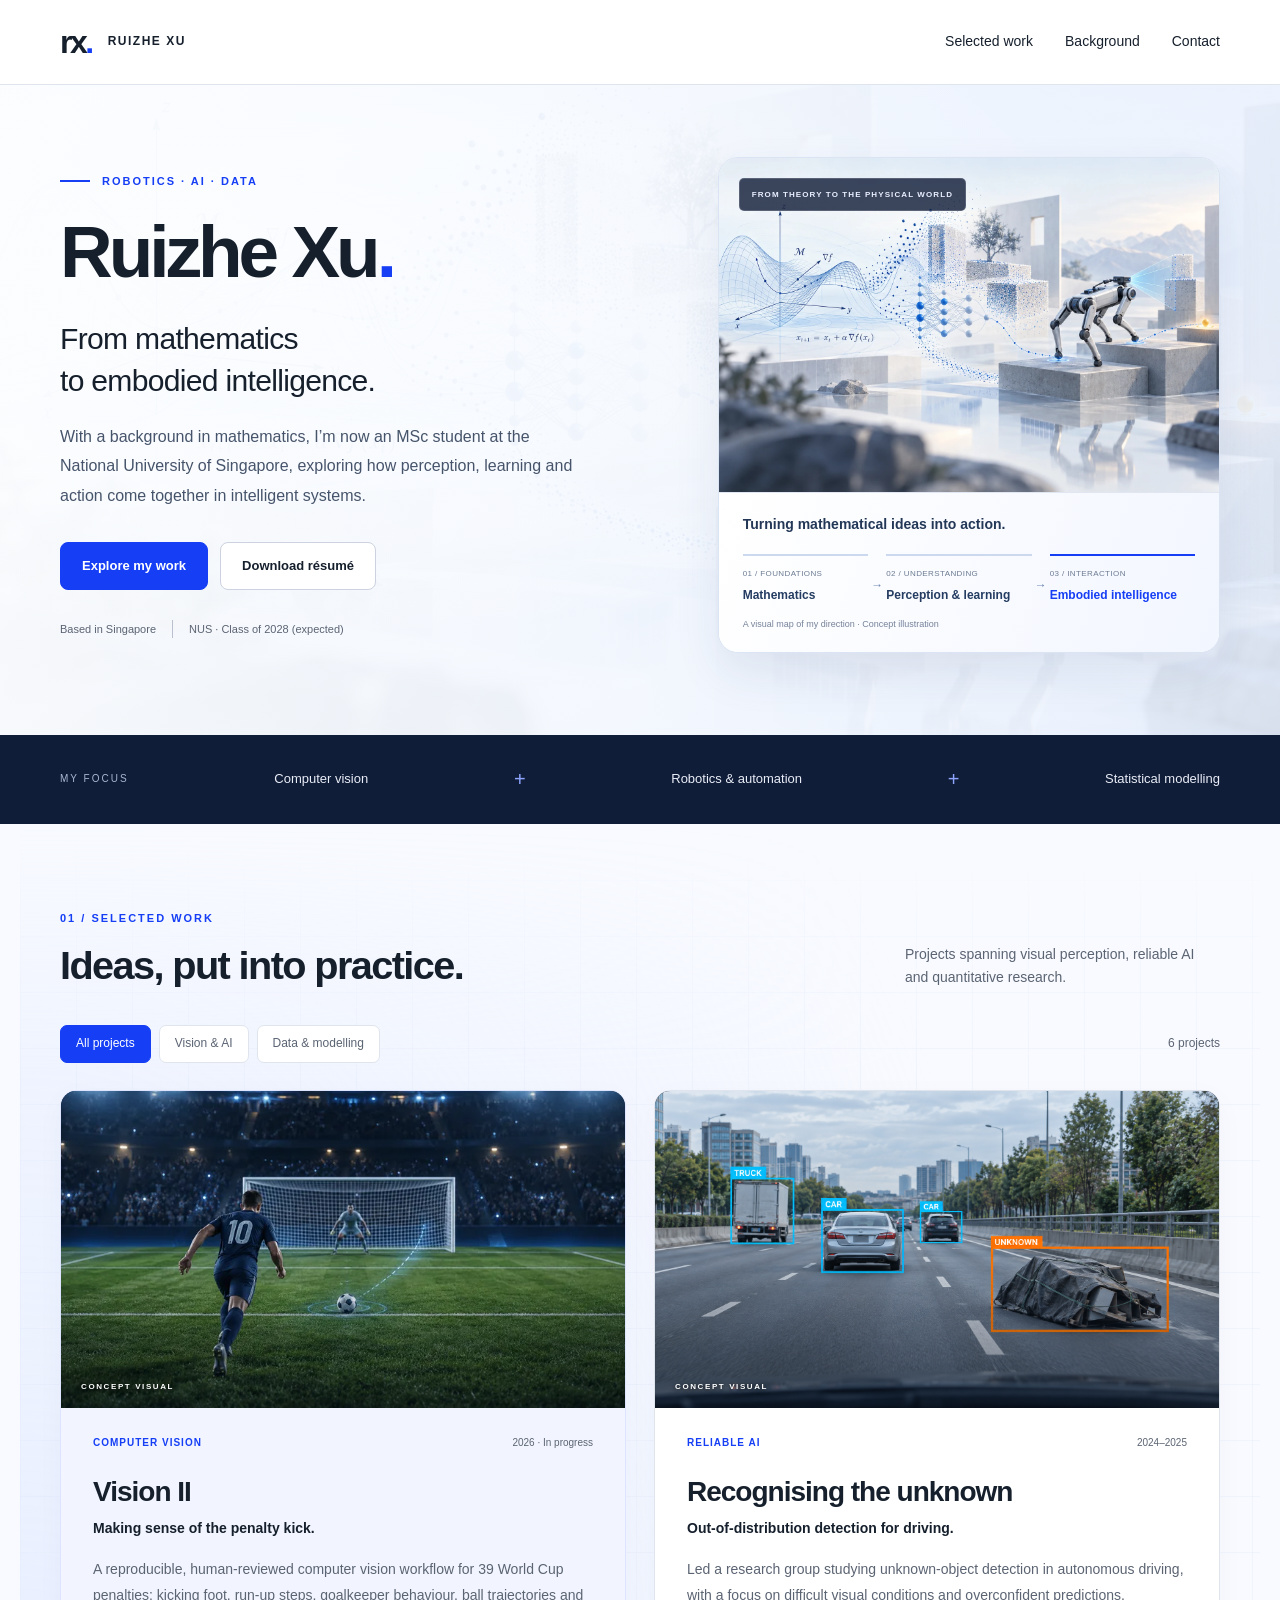
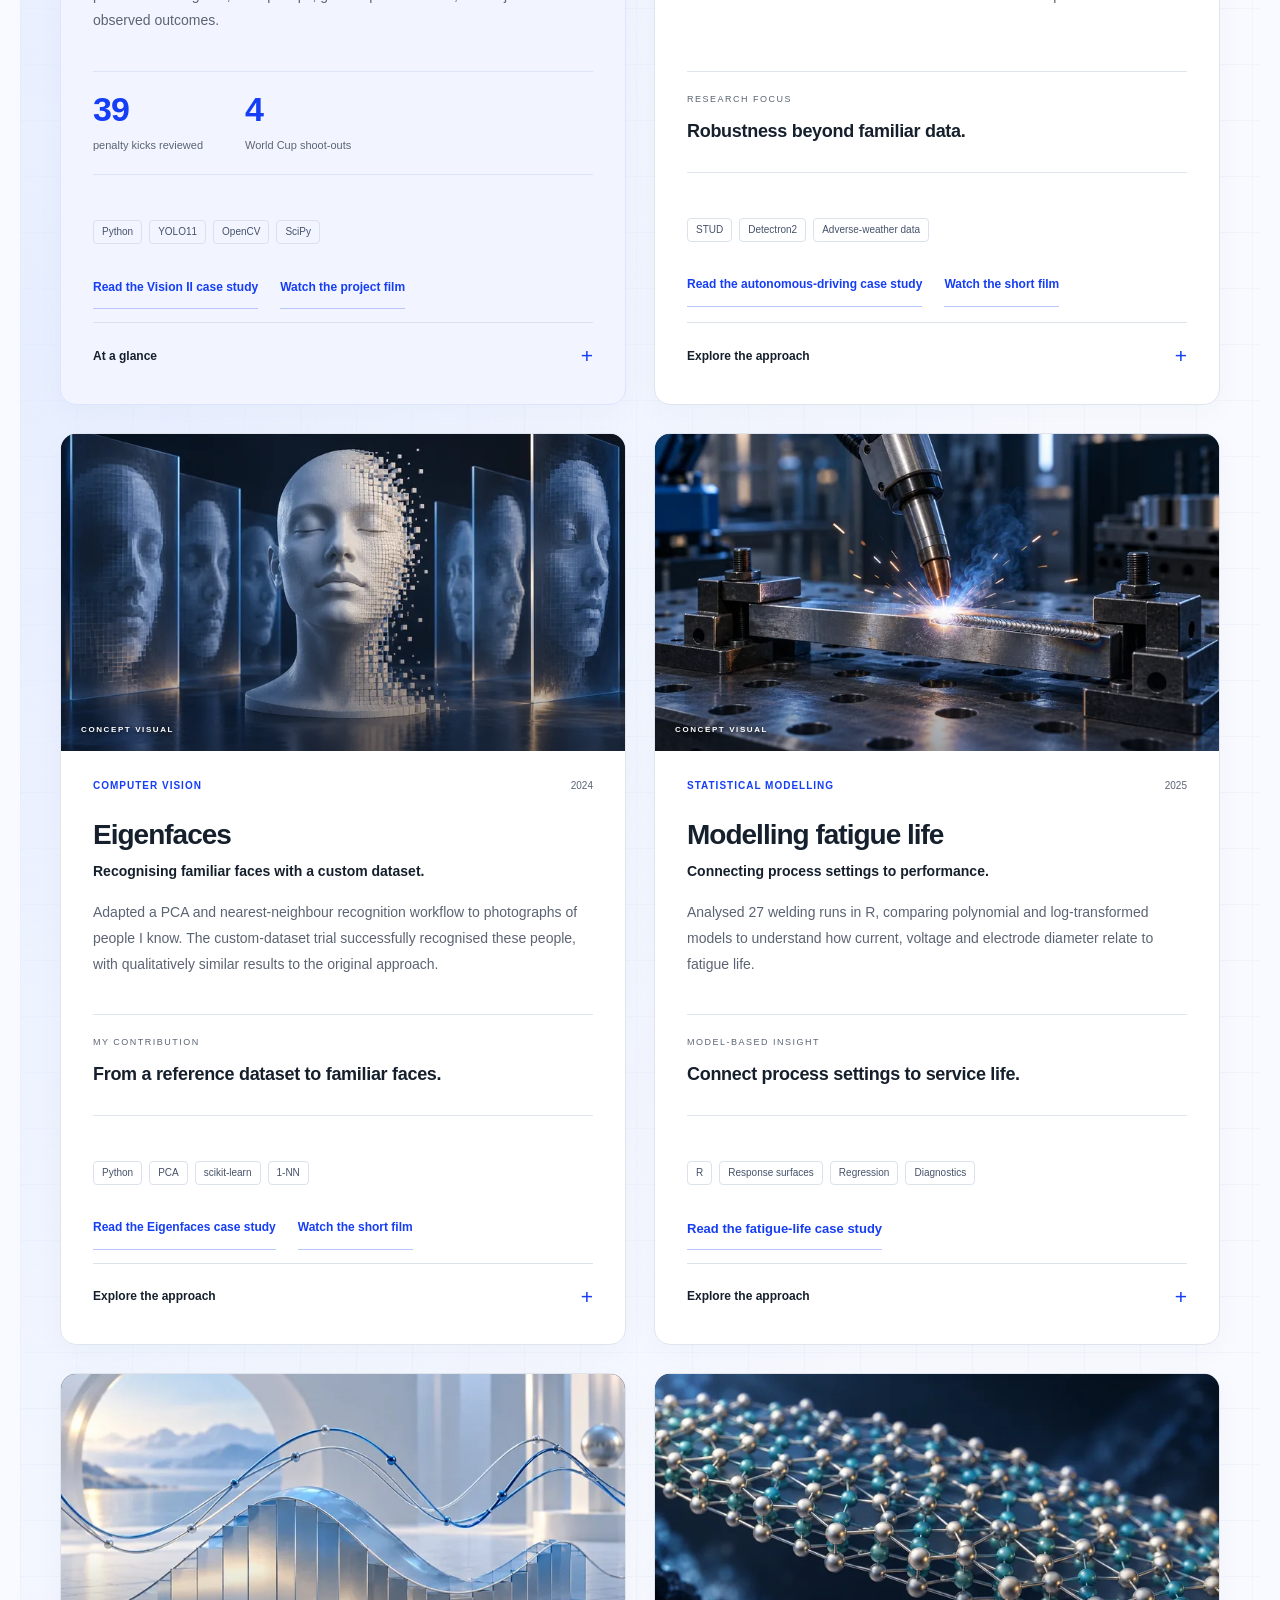
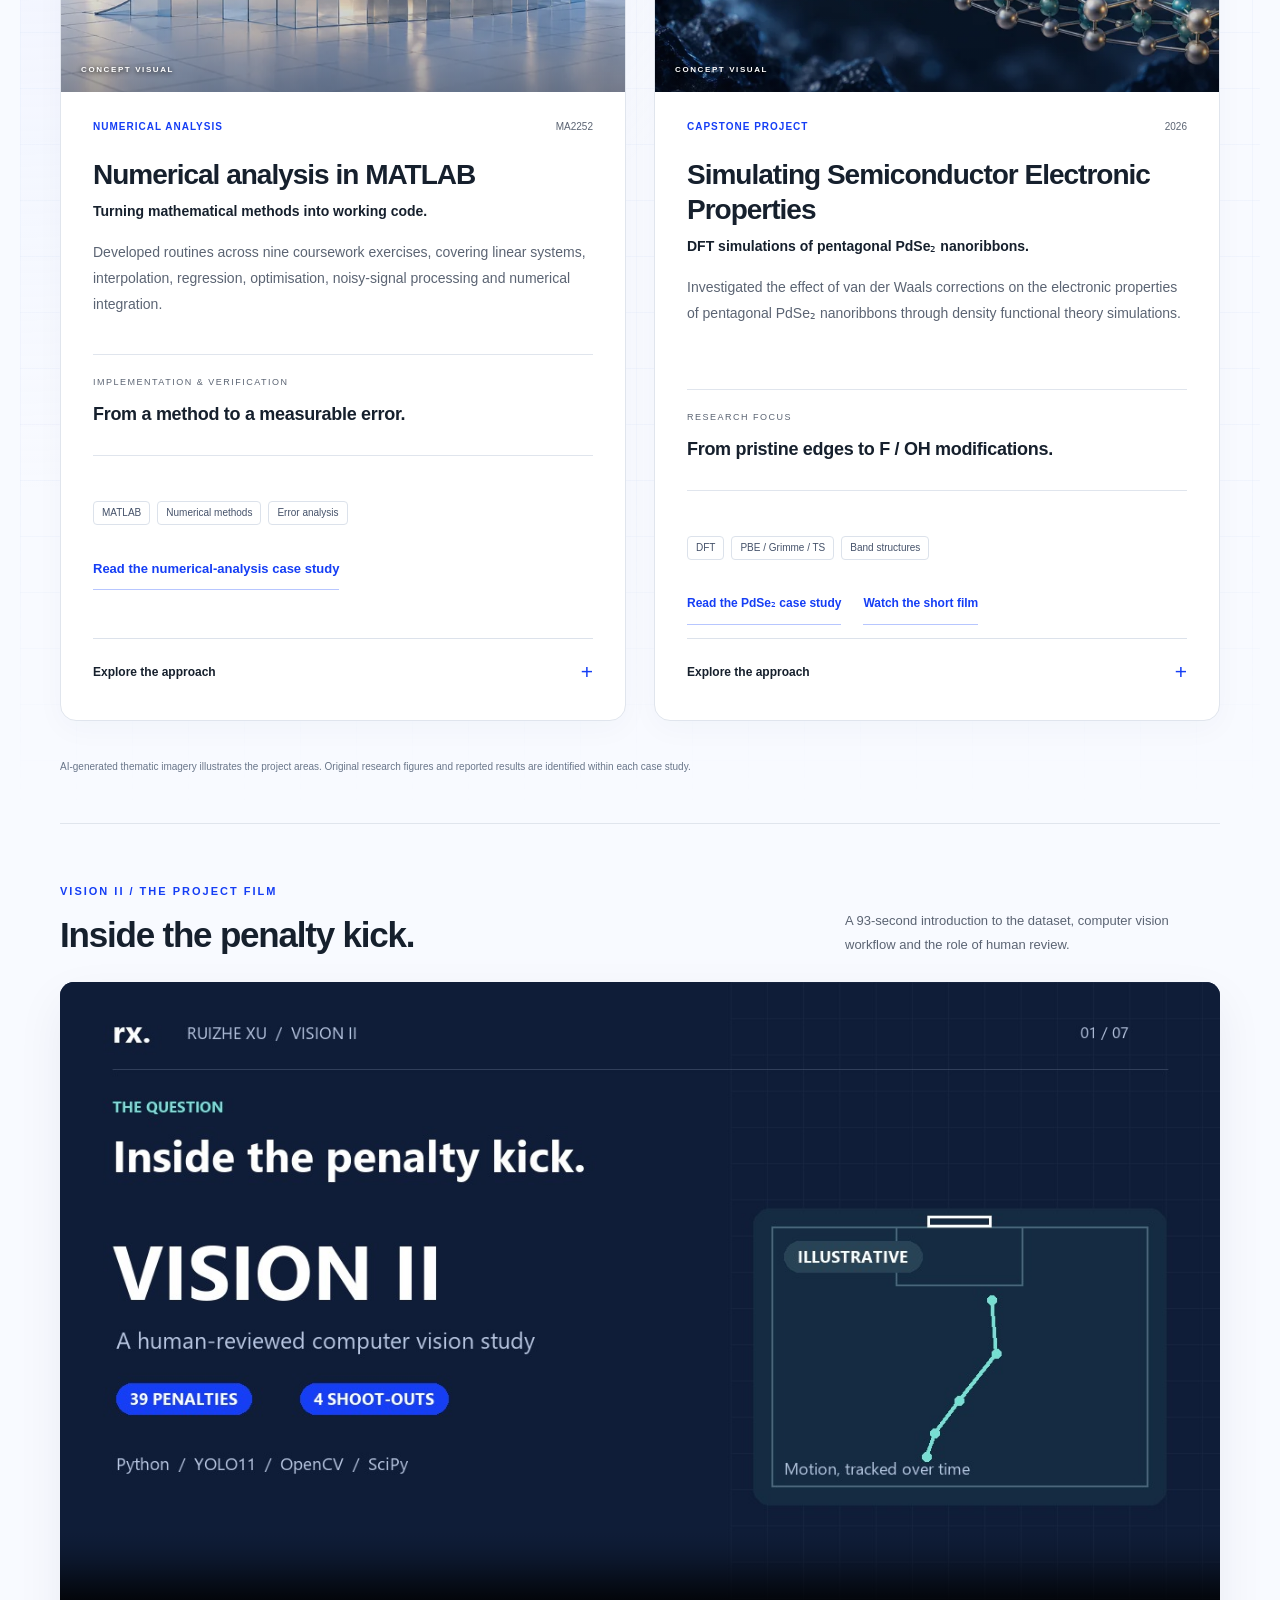
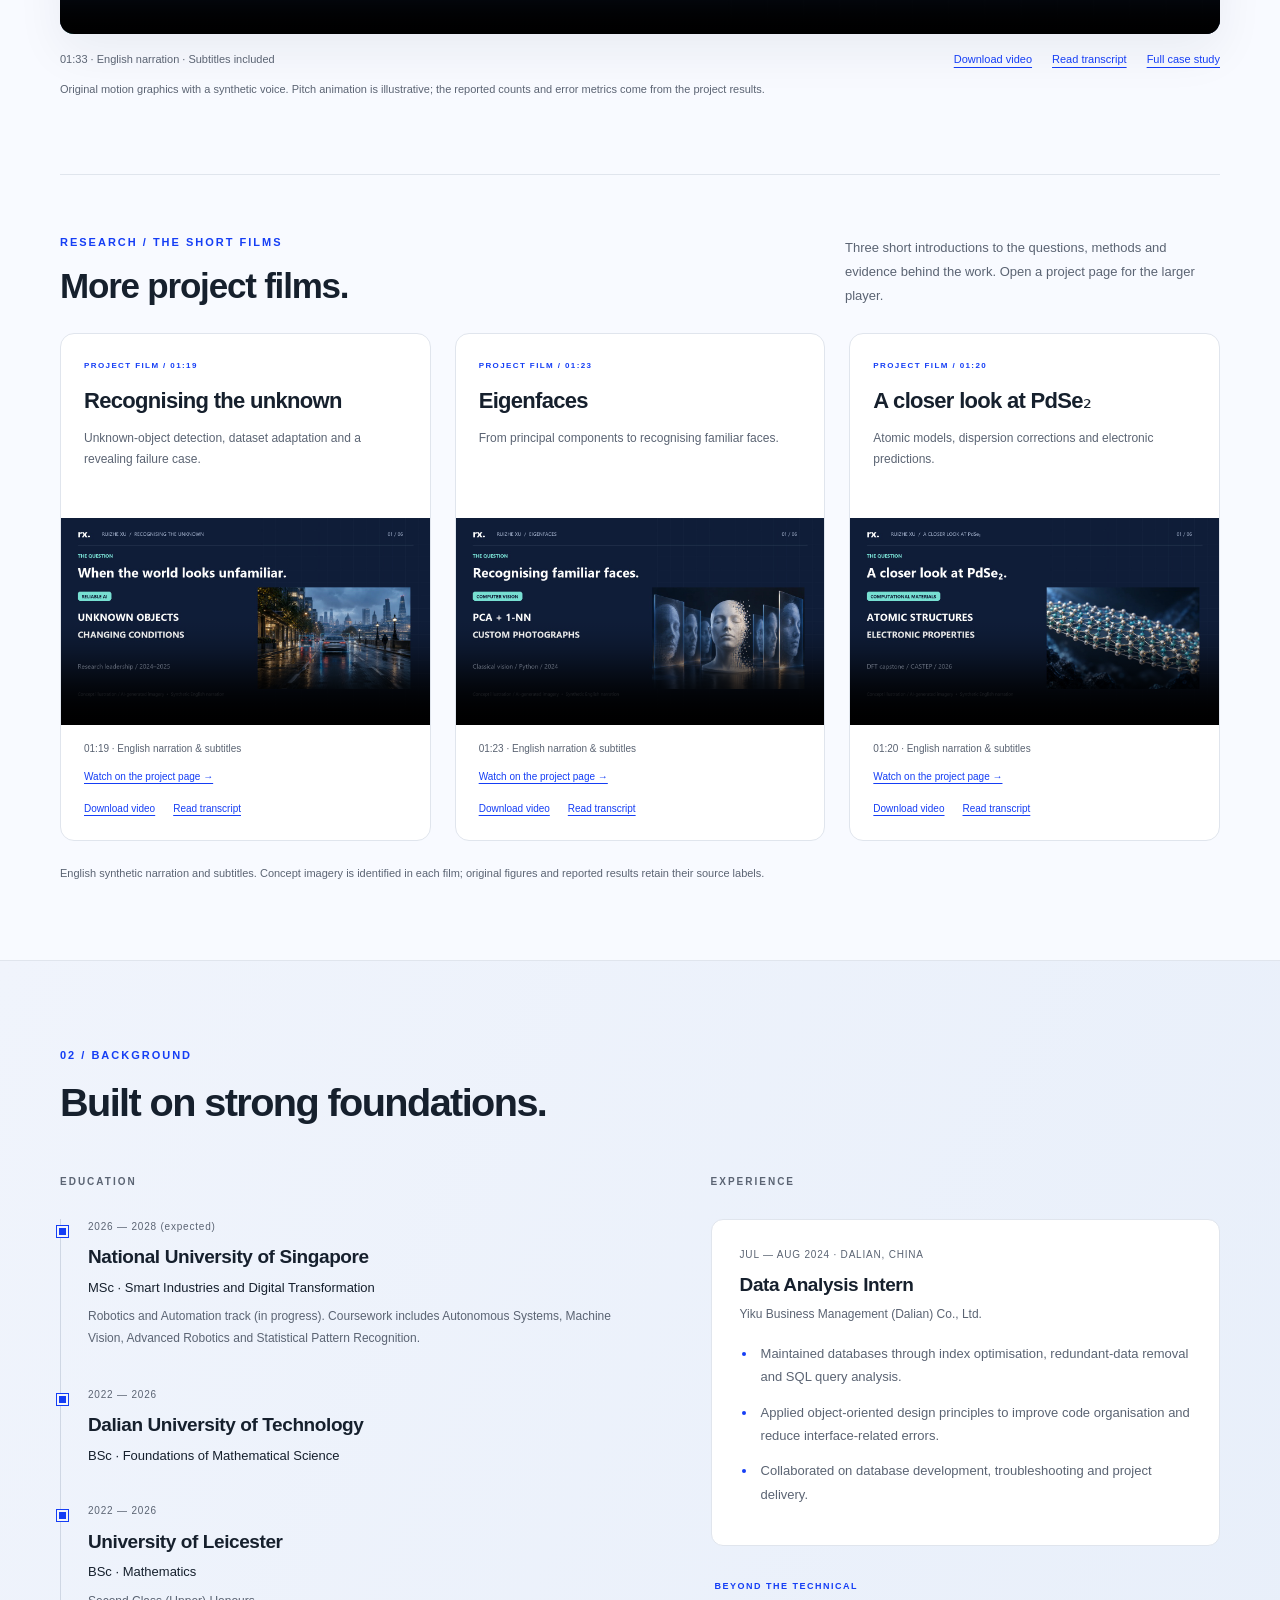
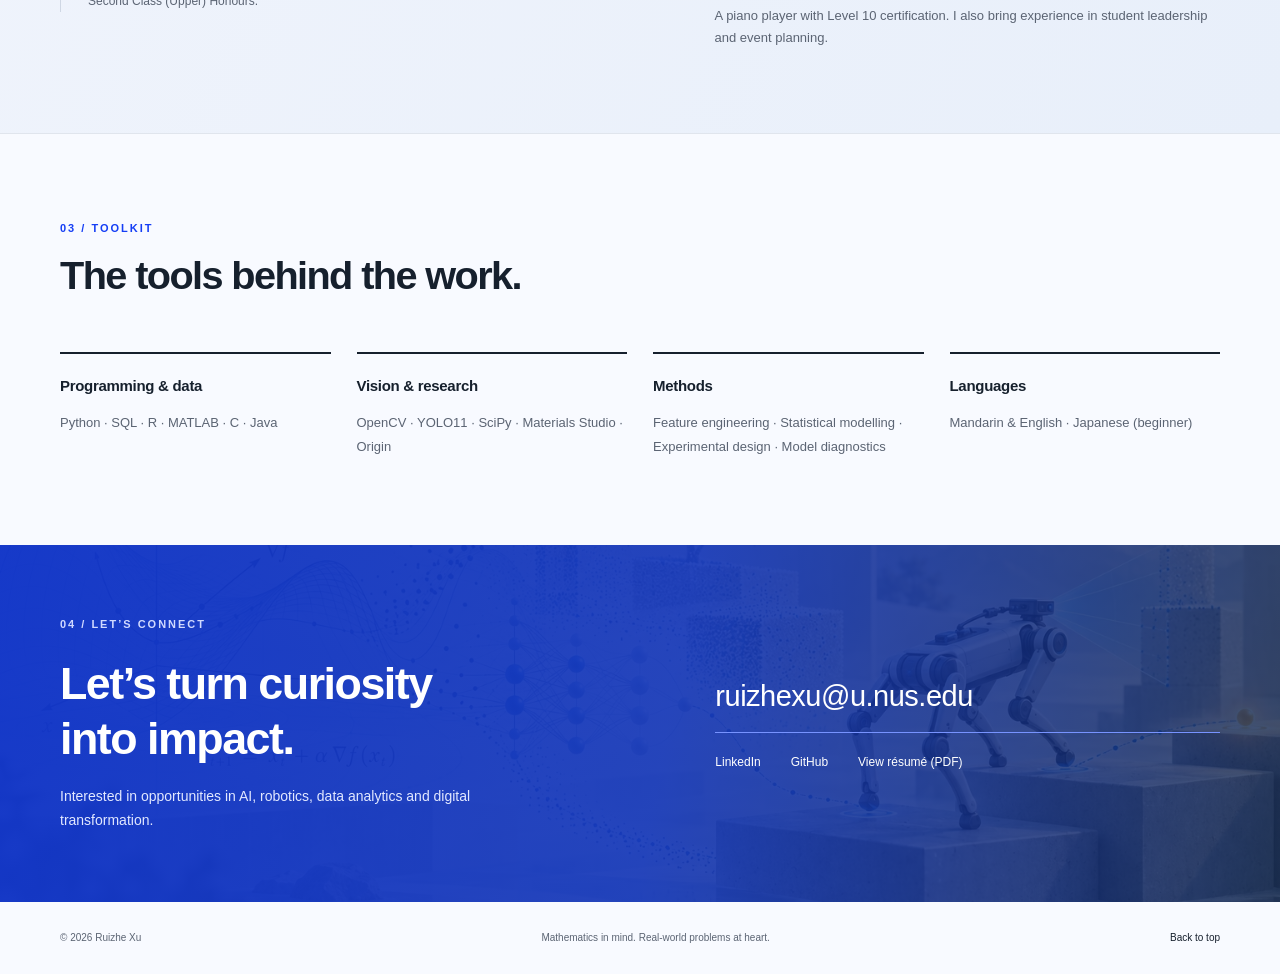
==== index.html @ db327176 "Show the journey from mathematics to embodied AI Replace the abstract hero artwork with a continuous" ====
<!doctype html>
<html lang="en">
<head>
  <meta charset="utf-8">
  <meta name="viewport" content="width=device-width, initial-scale=1">
  <meta name="theme-color" content="#153ef5">
  <title>Ruizhe Xu | Robotics, AI & Data</title>
  <meta name="description" content="Ruizhe Xu — MSc student at the National University of Singapore, working across computer vision, robotics and statistical modelling.">
  <meta property="og:title" content="Ruizhe Xu | Robotics, AI & Data">
  <meta property="og:description" content="Explore my work in computer vision, autonomous-driving research and data analysis.">
  <meta property="og:type" content="website">
  <meta property="og:url" content="https://rx422040.github.io/">
  <link rel="canonical" href="https://rx422040.github.io/">
  <link rel="icon" type="image/svg+xml" href="data:image/svg+xml,%3Csvg xmlns='http://www.w3.org/2000/svg' viewBox='0 0 64 64'%3E%3Crect width='64' height='64' rx='16' fill='%23153ef5'/%3E%3Ctext x='32' y='43' text-anchor='middle' fill='white' font-family='Arial,sans-serif' font-weight='700' font-size='30'%3ERX%3C/text%3E%3C/svg%3E">
  <link rel="stylesheet" href="styles.css">
  <link rel="stylesheet" href="project-media.css">
  <script src="script.js" defer></script>
<link rel="stylesheet" href="visual-refresh.css">
<link rel="stylesheet" href="project-films.css">
<link rel="stylesheet" href="home-hero.css?v=embodied-20261007">
</head>
<body class="visual-home">
  <a class="skip" href="#main">Skip to content</a>
  <header class="site-header">
    <nav class="nav wrap" aria-label="Main navigation">
      <a class="brand" href="#home" aria-label="Ruizhe Xu home"><span class="monogram">rx<span>.</span></span><span>RUIZHE XU</span></a>
      <div class="nav-links"><a href="#work">Selected work</a><a href="#background">Background</a><a href="#contact">Contact</a></div>
    </nav>
  </header>
  <main id="main">
    <div class="hero-stage">
    <section id="home" class="hero wrap" aria-labelledby="hero-title">
      <div class="hero-copy">
        <p class="eyebrow"><span class="line"></span><span>ROBOTICS · AI · DATA</span></p>
        <h1 id="hero-title">Ruizhe Xu<span class="name-period">.</span></h1>
        <p class="hero-statement">From mathematics<br>to embodied intelligence.</p>
        <p class="hero-description">With a background in mathematics, I’m now an MSc student at the National University of Singapore, exploring how perception, learning and action come together in intelligent systems.</p>
        <div class="hero-actions"><a class="button primary" href="#work">Explore my work</a><a class="button secondary" href="Ruizhe_Xu_Resume.pdf" download>Download résumé</a></div>
        <div class="hero-meta"><span>Based in Singapore</span><span>NUS · Class of 2028 (expected)</span></div>
      </div>
      <figure class="hero-visual abstract-hero journey-hero">
        <div class="hero-scene"><img src="mathematics-to-embodied-ai.webp" width="1536" height="1024" alt="Concept illustration of my path from mathematics to embodied intelligence: mathematical surfaces and vectors flow into a neural network and a perception point cloud, then into a quadruped robot sensing its surroundings and following a planned path." fetchpriority="high"><span class="scene-tag">FROM THEORY TO THE PHYSICAL WORLD</span></div>
        <figcaption class="abstract-caption"><strong>Turning mathematical ideas into action.</strong><ol class="journey-stages" aria-label="My direction of study"><li><small>01 / FOUNDATIONS</small><span>Mathematics</span></li><li><small>02 / UNDERSTANDING</small><span>Perception &amp; learning</span></li><li><small>03 / INTERACTION</small><span>Embodied intelligence</span></li></ol><span class="journey-note">A visual map of my direction · Concept illustration</span></figcaption>
      </figure>
    </section>
    </div>
    <div class="focus-band"><div class="wrap focus-inner"><span class="focus-label">MY FOCUS</span><span>Computer vision</span><span class="band-plus" aria-hidden="true">+</span><span>Robotics & automation</span><span class="band-plus" aria-hidden="true">+</span><span>Statistical modelling</span></div></div>
    <section id="work" class="section wrap" aria-labelledby="work-title">
      <div class="section-heading"><div><p class="eyebrow">01 / SELECTED WORK</p><h2 id="work-title">Ideas, put into practice.</h2></div><p class="section-intro">Projects spanning visual perception, reliable AI and quantitative research.</p></div>
      <div class="filter-bar js-control" role="group" aria-label="Filter projects"><button type="button" class="filter active" data-filter="all" aria-pressed="true">All projects</button><button type="button" class="filter" data-filter="vision" aria-pressed="false">Vision & AI</button><button type="button" class="filter" data-filter="modelling" aria-pressed="false">Data & modelling</button><span id="project-count" class="result-count" aria-live="polite">6 projects</span></div>
      <div class="project-grid">
        <article class="project featured" data-category="vision">
          <a class="project-cover" href="vision-ii.html" aria-label="Explore Vision II"><img src="visual-vision-card.webp" width="768" height="512" loading="lazy" decoding="async" alt="A football penalty scene with conceptual tracking cues."><span class="cover-note">CONCEPT VISUAL</span></a>
          <div class="project-top"><span class="project-type">COMPUTER VISION</span><span class="project-date">2026 · In progress</span></div>
          <h3>Vision II</h3><p class="project-subtitle">Making sense of the penalty kick.</p>
          <p>A reproducible, human-reviewed computer vision workflow for 39 World Cup penalties: kicking foot, run-up steps, goalkeeper behaviour, ball trajectories and observed outcomes.</p>
          <div class="project-stats"><div><strong>39</strong><span>penalty kicks reviewed</span></div><div><strong>4</strong><span>World Cup shoot-outs</span></div></div>
          <div class="tags"><span>Python</span><span>YOLO11</span><span>OpenCV</span><span>SciPy</span></div>
          <div class="project-actions"><a class="case-link" href="vision-ii.html">Read the Vision II case study</a><a class="case-link" href="#vision-film">Watch the project film</a></div>
          <details><summary>At a glance</summary><div class="detail-body"><p>Pretrained YOLO11 models provide visual observations. Project-specific rules extract features, optical flow compensates for camera motion, and motion-constrained beam search associates ball detections.</p><p>All 39 kicks have manually confirmed step counts. The automatic step baseline has an MAE of 2.66 steps across 35 successful runs. Goalkeeper and ball outputs retain review flags for uncertain cases.</p><p>The full case study includes methodology, evaluation, code attribution and an interactive explorer of all 39 penalties.</p><p class="role">Group project · Aug–Nov 2026 (planned)</p></div></details>
        </article>
        <article class="project" data-category="vision">
          <a class="project-cover" href="autonomous-driving.html" aria-label="Explore Recognising the unknown"><img src="visual-driving-detection.png" width="1672" height="941" loading="lazy" decoding="async" alt="Road perception concept: cars and a truck marked with blue detection boxes, and an unfamiliar road obstacle highlighted in orange as UNKNOWN."><span class="cover-note">CONCEPT VISUAL</span></a>
          <div class="project-top"><span class="project-type">RELIABLE AI</span><span class="project-date">2024–2025</span></div>
          <h3>Recognising the unknown</h3><p class="project-subtitle">Out-of-distribution detection for driving.</p>
          <p>Led a research group studying unknown-object detection in autonomous driving, with a focus on difficult visual conditions and overconfident predictions.</p>
          <div class="method-block"><span>RESEARCH FOCUS</span><strong>Robustness beyond familiar data.</strong></div>
          <div class="tags"><span>STUD</span><span>Detectron2</span><span>Adverse-weather data</span></div>
          <div class="project-actions"><a class="case-link" href="autonomous-driving.html">Read the autonomous-driving case study</a><a class="case-link" href="#unknown-film">Watch the short film</a></div>
          <details><summary>Explore the approach</summary><div class="detail-body"><p>Reproduced the Spatial-Temporal Unknown Distillation (STUD) workflow, adapted BDD100K, COCO2017 and YouTube-VIS data, and inspected qualitative success and failure cases. The midterm study prepared adverse-weather data and proposed 25%, 50%, 75% and 100% weather mixtures. PAIR optimisation remained an exploratory extension.</p><p class="role">Group leader · Jan 2024–Jan 2025</p></div></details>
        </article>
        <article class="project" data-category="vision">
          <a class="project-cover" href="eigenfaces.html" aria-label="Explore Eigenfaces"><img src="visual-eigenfaces-card.webp" width="768" height="512" loading="lazy" decoding="async" alt="Synthetic sculptural faces on translucent planes, evoking compact image representations."><span class="cover-note">CONCEPT VISUAL</span></a>
          <div class="project-top"><span class="project-type">COMPUTER VISION</span><span class="project-date">2024</span></div>
          <h3>Eigenfaces</h3><p class="project-subtitle">Recognising familiar faces with a custom dataset.</p>
          <p>Adapted a PCA and nearest-neighbour recognition workflow to photographs of people I know. The custom-dataset trial successfully recognised these people, with qualitatively similar results to the original approach.</p>
          <div class="method-block"><span>MY CONTRIBUTION</span><strong>From a reference dataset to familiar faces.</strong></div>
          <div class="tags"><span>Python</span><span>PCA</span><span>scikit-learn</span><span>1-NN</span></div>
          <div class="project-actions"><a class="case-link" href="eigenfaces.html">Read the Eigenfaces case study</a><a class="case-link" href="#eigenfaces-film">Watch the short film</a></div>
          <details><summary>Explore the approach</summary><div class="detail-body"><p>Replaced the original dataset with photographs of people around me, using a PCA representation and a one-nearest-neighbour classifier. Recognition worked on the custom collection, with similar qualitative results.</p><p>The case study retains the original ORL report’s 95% result, confusion matrix and evaluation curve as reference material. These figures are not measurements of the custom-photo trial.</p><p class="role">Project report · November 2024</p></div></details>
        </article>
        <article class="project" data-category="modelling">
          <a class="project-cover" href="fatigue-life.html" aria-label="Explore Modelling fatigue life"><img src="visual-fatigue-card.webp" width="768" height="512" loading="lazy" decoding="async" alt="A welding torch joining a steel sample in a conceptual industrial scene."><span class="cover-note">CONCEPT VISUAL</span></a>
          <div class="project-top"><span class="project-type">STATISTICAL MODELLING</span><span class="project-date">2025</span></div>
          <h3>Modelling fatigue life</h3><p class="project-subtitle">Connecting process settings to performance.</p>
          <p>Analysed 27 welding runs in R, comparing polynomial and log-transformed models to understand how current, voltage and electrode diameter relate to fatigue life.</p>
          <div class="method-block"><span>MODEL-BASED INSIGHT</span><strong>Connect process settings to service life.</strong></div>
          <div class="tags"><span>R</span><span>Response surfaces</span><span>Regression</span><span>Diagnostics</span></div>
          <a class="case-link" href="fatigue-life.html">Read the fatigue-life case study</a>
          <details><summary>Explore the approach</summary><div class="detail-body"><p>Fitted full quadratic models, examined residuals and selected a simpler log-scale model. Quantified an 8.68% fitted increase for a 0.1 increase in coded current, with a 95% interval of 7.70%–9.67%. The model predicts approximately 7,213 cycles at 300 A, 25 V and a 2.5 mm electrode within the studied range.</p><p class="role">Individual project · Mar–May 2025</p></div></details>
        </article>
        <article class="project" data-category="modelling">
          <a class="project-cover" href="numerical-analysis.html" aria-label="Explore Numerical analysis in MATLAB"><img src="visual-numerical-card.webp" width="768" height="512" loading="lazy" decoding="async" alt="Glass quadrature slices and smooth blue curves in a conceptual mathematical landscape."><span class="cover-note">CONCEPT VISUAL</span></a>
          <div class="project-top"><span class="project-type">NUMERICAL ANALYSIS</span><span class="project-date">MA2252</span></div>
          <h3>Numerical analysis in MATLAB</h3><p class="project-subtitle">Turning mathematical methods into working code.</p>
          <p>Developed routines across nine coursework exercises, covering linear systems, interpolation, regression, optimisation, noisy-signal processing and numerical integration.</p>
          <div class="method-block"><span>IMPLEMENTATION & VERIFICATION</span><strong>From a method to a measurable error.</strong></div>
          <div class="tags"><span>MATLAB</span><span>Numerical methods</span><span>Error analysis</span></div>
          <a class="case-link" href="numerical-analysis.html">Read the numerical-analysis case study</a>
          <details><summary>Explore the approach</summary><div class="detail-body"><p>Implemented forward and backward substitution, explored interpolation and Newton iteration, and compared moving-average windows before numerical differentiation. A composite trapezoidal-rule study reduced the absolute error from 0.009269 to 0.001161 when increasing the partition from 10 to 40 subintervals.</p><p class="role">Individual coursework · MATLAB</p></div></details>
        </article>
        <article class="project" data-category="modelling">
          <a class="project-cover" href="pdse2.html" aria-label="Read the PdSe₂ case study"><img src="visual-materials-card.webp" width="768" height="512" loading="lazy" decoding="async" alt="A conceptual layered ball-and-stick lattice ribbon, not an exact crystal structure."><span class="cover-note">CONCEPT VISUAL</span></a>
          <div class="project-top"><span class="project-type">CAPSTONE PROJECT</span><span class="project-date">2026</span></div>
          <h3>Simulating Semiconductor Electronic Properties</h3><p class="project-subtitle">DFT simulations of pentagonal PdSe₂ nanoribbons.</p>
          <p>Investigated the effect of van der Waals corrections on the electronic properties of pentagonal PdSe₂ nanoribbons through density functional theory simulations.</p>
          <div class="method-block"><span>RESEARCH FOCUS</span><strong>From pristine edges to F / OH modifications.</strong></div>
          <div class="tags"><span>DFT</span><span>PBE / Grimme / TS</span><span>Band structures</span></div>
          <div class="project-actions"><a class="case-link" href="pdse2.html">Read the PdSe₂ case study</a><a class="case-link" href="#pdse2-film">Watch the short film</a></div>
          <details><summary>Explore the approach</summary><div class="detail-body"><p>Constructed four hydrogen-passivated edge families and four F/OH-modified configurations. Compared band structures and density of states: the pristine AA-3 PBE–Grimme gap difference is 6 meV, while the modified structures show larger method-dependent differences in the reported calculations.</p><p class="role">Capstone project · Jan–May 2026</p></div></details>
        </article>
      </div>
    </section>

    <p class="wrap visual-credit">AI-generated thematic imagery illustrates the project areas. Original research figures and reported results are identified within each case study.</p>

    <section id="vision-film" class="film-section wrap" aria-labelledby="film-title">
      <div class="film-heading"><div><p class="eyebrow">VISION II / THE PROJECT FILM</p><h2 id="film-title">Inside the penalty kick.</h2></div><p>A 93-second introduction to the dataset, computer vision workflow and the role of human review.</p></div>
      <figure class="film-player"><video controls playsinline preload="metadata" poster="vision-ii-poster.jpg" aria-label="Vision II project film with English narration and subtitles" width="1280" height="720">
        <source src="vision-ii-film.mp4" type="video/mp4">
        <track src="vision-ii-en.vtt" kind="captions" srclang="en" label="English">
        Your browser does not support embedded video. <a href="vision-ii-film.mp4">Download the project film</a>.
      </video><figcaption><span>01:33 · English narration · Subtitles included</span><span class="film-links"><a href="vision-ii-film.mp4" download>Download video</a><a href="vision-ii-transcript.txt">Read transcript</a><a href="vision-ii.html">Full case study</a></span></figcaption></figure>
      <p class="film-note">Original motion graphics with a synthetic voice. Pitch animation is illustrative; the reported counts and error metrics come from the project results.</p>
    </section>
<!-- PROJECT FILM GALLERY START -->
<section id="project-films" class="film-section wrap film-library" aria-labelledby="project-films-title"><div class="film-heading"><div><p class="eyebrow">RESEARCH / THE SHORT FILMS</p><h2 id="project-films-title">More project films.</h2></div><p>Three short introductions to the questions, methods and evidence behind the work. Open a project page for the larger player.</p></div><div class="film-gallery"><article class="film-card" id="unknown-film"><div class="film-card-heading"><span class="eyebrow">PROJECT FILM / 01:19</span><h3>Recognising the unknown</h3><p>Unknown-object detection, dataset adaptation and a revealing failure case.</p></div><figure class="film-player"><video controls playsinline preload="none" poster="unknown-poster.jpg" aria-label="Recognising the unknown project film with English narration and subtitles" width="1280" height="720">
<source src="unknown-film.mp4" type="video/mp4"><track src="unknown-en.vtt" kind="captions" srclang="en" label="English">
Your browser does not support embedded video. <a href="unknown-film.mp4">Download the film</a>.</video><figcaption><span>01:19 · English narration & subtitles</span><a href="autonomous-driving.html#project-film">Watch on the project page →</a></figcaption></figure><div class="film-card-links"><a href="unknown-film.mp4" download>Download video</a><a href="unknown-transcript.txt">Read transcript</a></div></article><article class="film-card" id="eigenfaces-film"><div class="film-card-heading"><span class="eyebrow">PROJECT FILM / 01:23</span><h3>Eigenfaces</h3><p>From principal components to recognising familiar faces.</p></div><figure class="film-player"><video controls playsinline preload="none" poster="eigenfaces-poster.jpg" aria-label="Eigenfaces project film with English narration and subtitles" width="1280" height="720">
<source src="eigenfaces-film.mp4" type="video/mp4"><track src="eigenfaces-en.vtt" kind="captions" srclang="en" label="English">
Your browser does not support embedded video. <a href="eigenfaces-film.mp4">Download the film</a>.</video><figcaption><span>01:23 · English narration & subtitles</span><a href="eigenfaces.html#project-film">Watch on the project page →</a></figcaption></figure><div class="film-card-links"><a href="eigenfaces-film.mp4" download>Download video</a><a href="eigenfaces-transcript.txt">Read transcript</a></div></article><article class="film-card" id="pdse2-film"><div class="film-card-heading"><span class="eyebrow">PROJECT FILM / 01:20</span><h3>A closer look at PdSe₂</h3><p>Atomic models, dispersion corrections and electronic predictions.</p></div><figure class="film-player"><video controls playsinline preload="none" poster="pdse2-poster.jpg" aria-label="A closer look at PdSe₂ project film with English narration and subtitles" width="1280" height="720">
<source src="pdse2-film.mp4" type="video/mp4"><track src="pdse2-en.vtt" kind="captions" srclang="en" label="English">
Your browser does not support embedded video. <a href="pdse2-film.mp4">Download the film</a>.</video><figcaption><span>01:20 · English narration & subtitles</span><a href="pdse2.html#project-film">Watch on the project page →</a></figcaption></figure><div class="film-card-links"><a href="pdse2-film.mp4" download>Download video</a><a href="pdse2-transcript.txt">Read transcript</a></div></article></div><p class="film-note">English synthetic narration and subtitles. Concept imagery is identified in each film; original figures and reported results retain their source labels.</p></section>
<!-- PROJECT FILM GALLERY END -->
    <section id="background" class="background section" aria-labelledby="background-title"><div class="wrap">
      <div class="section-heading"><div><p class="eyebrow">02 / BACKGROUND</p><h2 id="background-title">Built on strong foundations.</h2></div></div>
      <div class="background-grid"><div class="education"><h3 class="column-label">EDUCATION</h3>
        <article class="timeline-item"><span class="timeline-date">2026 — 2028 (expected)</span><h4>National University of Singapore</h4><p>MSc · Smart Industries and Digital Transformation</p><p class="muted">Robotics and Automation track (in progress). Coursework includes Autonomous Systems, Machine Vision, Advanced Robotics and Statistical Pattern Recognition.</p></article>
        <article class="timeline-item"><span class="timeline-date">2022 — 2026</span><h4>Dalian University of Technology</h4><p>BSc · Foundations of Mathematical Science</p></article>
        <article class="timeline-item"><span class="timeline-date">2022 — 2026</span><h4>University of Leicester</h4><p>BSc · Mathematics</p><p class="muted">Second Class (Upper) Honours.</p></article>
      </div><div class="experience"><h3 class="column-label">EXPERIENCE</h3><article class="experience-card"><span class="timeline-date">JUL — AUG 2024 · DALIAN, CHINA</span><h4>Data Analysis Intern</h4><p class="company">Yiku Business Management (Dalian) Co., Ltd.</p><ul><li>Maintained databases through index optimisation, redundant-data removal and SQL query analysis.</li><li>Applied object-oriented design principles to improve code organisation and reduce interface-related errors.</li><li>Collaborated on database development, troubleshooting and project delivery.</li></ul></article><div class="personal-note"><span class="note-label">BEYOND THE TECHNICAL</span><p>A piano player with Level 10 certification. I also bring experience in student leadership and event planning.</p></div></div></div>
    </div></section>
    <section id="toolkit" class="section wrap skills-section" aria-labelledby="skills-title"><div class="section-heading"><div><p class="eyebrow">03 / TOOLKIT</p><h2 id="skills-title">The tools behind the work.</h2></div></div><div class="skills-grid"><div><h3>Programming & data</h3><p>Python · SQL · R · MATLAB · C · Java</p></div><div><h3>Vision & research</h3><p>OpenCV · YOLO11 · SciPy · Materials Studio · Origin</p></div><div><h3>Methods</h3><p>Feature engineering · Statistical modelling · Experimental design · Model diagnostics</p></div><div><h3>Languages</h3><p>Mandarin & English · Japanese (beginner)</p></div></div></section>
    <section id="contact" class="contact-section" aria-labelledby="contact-title"><div class="wrap contact-inner"><div><p class="eyebrow">04 / LET’S CONNECT</p><h2 id="contact-title">Let’s turn curiosity<br>into impact.</h2><p>Interested in opportunities in AI, robotics, data analytics and digital transformation.</p></div><div class="contact-links"><a class="email-link" href="mailto:ruizhexu@u.nus.edu">ruizhexu@u.nus.edu</a><div class="contact-actions"><a href="https://www.linkedin.com/in/ruizhexu422040/" target="_blank" rel="noopener noreferrer">LinkedIn</a><a href="https://github.com/RX422040" target="_blank" rel="noopener noreferrer">GitHub</a><a href="Ruizhe_Xu_Resume.pdf" target="_blank" rel="noopener">View résumé (PDF)</a></div></div></div></section>
  </main>
  <footer class="wrap footer"><span>© 2026 Ruizhe Xu</span><span>Mathematics in mind. Real-world problems at heart.</span><a href="#home">Back to top</a></footer>
</body>
</html>
---- styles.css ----
:root{--blue:#153ef5;--ink:#16202d;--muted:#5b6473;--line:#e0e5ed;--wash:#f4f6fa;--navy:#101d38;--white:#fff;--radius:16px;font-family:Inter,"Segoe UI",Arial,"Microsoft YaHei",sans-serif;color:var(--ink);background:#fff;font-synthesis:none;scroll-behavior:smooth;scroll-padding-top:100px}*{box-sizing:border-box}body{margin:0;font-size:16px;line-height:1.65}a{color:inherit;text-decoration:none}button{font:inherit;cursor:pointer}a,button,summary{-webkit-tap-highlight-color:transparent}a:focus-visible,button:focus-visible,summary:focus-visible{outline:3px solid #6488ff;outline-offset:5px}img{display:block;max-width:100%}.wrap{width:min(1160px,calc(100% - 80px));margin-inline:auto}.skip{position:fixed;top:-100px;left:20px;background:var(--navy);color:#fff;padding:12px;z-index:20}.skip:focus{top:12px}.site-header{border-bottom:1px solid var(--line);background:rgba(255,255,255,.96);position:sticky;top:0;z-index:10;backdrop-filter:blur(12px)}.nav{height:84px;display:flex;align-items:center;gap:30px}.brand{display:flex;align-items:center;gap:16px;font-size:12px;font-weight:700;letter-spacing:1.5px}.monogram{font-size:32px;letter-spacing:-2.5px;line-height:1}.monogram span{color:var(--blue)}.nav-links{display:flex;gap:32px;margin-left:auto;font-size:14px;font-weight:500}.nav-links a:hover{color:var(--blue)}.language{border:1px solid var(--line);background:white;border-radius:8px;font-size:12px;padding:7px 11px;min-width:48px}.language:hover{background:var(--wash)}.js-control{display:none}.js .js-control{display:flex}.hero{display:grid;grid-template-columns:1.4fr .86fr;gap:70px;align-items:center;padding-block:88px 90px}.eyebrow{display:flex;align-items:center;gap:12px;color:var(--blue);font-size:11px;font-weight:750;letter-spacing:2px;margin:0 0 23px}.line{height:2px;width:30px;background:var(--blue)}h1,h2,h3,h4,p{margin-top:0}h1{font-size:clamp(54px,5.7vw,78px);font-weight:700;line-height:1.08;letter-spacing:-4px;margin-bottom:26px}.name-period{color:var(--blue)}.hero-statement{font-size:clamp(23px,2.35vw,31px);line-height:1.4;letter-spacing:-.7px;max-width:580px;margin-bottom:20px}.hero-description{font-size:16px;color:var(--muted);max-width:520px;line-height:1.85;margin-bottom:31px}.hero-actions{display:flex;flex-wrap:wrap;gap:12px}.button{display:inline-flex;align-items:center;justify-content:center;border-radius:8px;padding:12px 21px;font-size:13px;font-weight:600;transition:background .18s,transform .18s;min-height:48px}.button:hover{transform:translateY(-2px)}.primary{background:var(--blue);color:white;border:1px solid var(--blue)}.primary:hover{background:#0b2bbd}.secondary{border:1px solid #ccd2df;background:white}.secondary:hover{background:var(--wash)}.hero-meta{margin-top:30px;display:flex;flex-wrap:wrap;gap:16px;color:var(--muted);font-size:11px}.hero-meta span+span{border-left:1px solid #b9c1cf;padding-left:16px}.hero-visual{position:relative;padding-bottom:36px}.portrait-frame{height:408px;overflow:hidden;border-radius:var(--radius);background:#f0f2f7;position:relative;border:1px solid #edf0f5}.portrait-frame img{width:100%;height:100%;object-fit:cover;object-position:center 70%;filter:saturate(.75)}.portrait-index{position:absolute;left:23px;top:20px;letter-spacing:1.8px;font-size:10px;color:#4d5667;font-family:Consolas,monospace}.portrait-caption{position:absolute;bottom:0;left:-27px;right:24px;background:var(--navy);color:white;padding:22px 24px;border-radius:10px;display:flex;gap:19px;align-items:center;box-shadow:0 12px 32px #0a143214}.caption-mark{font-size:42px;line-height:1;color:#9aacff}.portrait-caption strong{display:block;font-size:14px;font-weight:600}.portrait-caption div>span{color:#b9c5dd;font-size:13px}.focus-band{background:var(--navy);color:#e9edf7}.focus-inner{display:flex;justify-content:space-between;align-items:center;gap:20px;padding-block:28px;font-size:13px}.focus-label{font-size:10px;letter-spacing:2px;color:#a8b6d2}.band-plus{color:#8da5ff;font-size:20px;font-weight:300}.section{padding-block:85px}.section-heading{display:flex;justify-content:space-between;align-items:flex-end;gap:45px;margin-bottom:36px}.section-heading .eyebrow{margin-bottom:14px}h2{font-size:clamp(29px,3.1vw,40px);line-height:1.22;letter-spacing:-1.6px;font-weight:650;margin-bottom:0}.section-intro{color:var(--muted);font-size:14px;max-width:315px;margin:0}.filter-bar{gap:8px;align-items:center;margin-bottom:27px;flex-wrap:wrap}.filter{border:1px solid var(--line);border-radius:7px;padding:8px 15px;font-size:12px;background:white;color:var(--muted)}.filter:hover{border-color:var(--blue);color:var(--blue)}.filter.active{color:#fff;background:var(--blue);border-color:var(--blue)}.result-count{margin-left:auto;font-size:12px;color:var(--muted)}.project-grid{display:grid;grid-template-columns:1fr 1fr;gap:24px;align-items:start}.project{border:1px solid var(--line);border-radius:var(--radius);padding:30px 32px;background:white}.project[hidden]{display:none}.project.featured{background:#f2f5ff;border-color:#dce4ff}.project-top{display:flex;gap:12px;justify-content:space-between;margin-bottom:29px;font-size:10px;letter-spacing:1px}.project-type{font-weight:700;color:var(--blue)}.project-date{color:var(--muted);white-space:nowrap;letter-spacing:0}.project h3{font-size:28px;font-weight:650;letter-spacing:-1px;line-height:1.25;margin-bottom:8px}.project .project-subtitle{font-size:14px;color:var(--ink);margin-bottom:17px;font-weight:550}.project>p:not(.project-subtitle){color:var(--muted);font-size:14px;line-height:1.85;min-height:78px}.project-stats{display:flex;gap:42px;border-block:1px solid #dce4f6;padding:15px 0 17px;margin-block:22px}.project-stats strong{font-size:34px;line-height:1.3;font-weight:600;letter-spacing:-1px;display:block;color:var(--blue)}.project-stats span{font-size:11px;color:var(--muted)}.method-block{display:flex;flex-direction:column;gap:10px;border-block:1px solid var(--line);padding:20px 0;margin-block:22px;min-height:102px}.method-block span{font-size:9px;letter-spacing:1.5px;color:var(--muted)}.method-block strong{font-size:18px;font-weight:550;letter-spacing:-.3px}.tags{display:flex;flex-wrap:wrap;gap:7px;margin-block:23px}.tags span{border:1px solid #dce2eb;border-radius:4px;padding:3px 8px;font-size:10px;color:#45526a;line-height:1.6}.project details{border-top:1px solid #dce2eb;padding-top:16px}.project summary{font-size:12px;font-weight:650;cursor:pointer;list-style:none;display:flex;align-items:center;justify-content:space-between;gap:12px;min-height:28px}.project summary::-webkit-details-marker{display:none}.project summary:after{content:'+';font-size:21px;color:var(--blue);font-weight:400}.project details[open] summary:after{content:'−'}.detail-body{padding-top:17px;color:var(--muted);font-size:13px;line-height:1.9}.detail-body p{margin-bottom:13px}.detail-body .role{font-size:11px;margin-bottom:0;color:var(--blue)}.background{background:var(--wash);border-block:1px solid var(--line)}.background-grid{display:grid;grid-template-columns:1.12fr 1fr;gap:80px;margin-top:48px}.column-label{color:var(--muted);font-size:10px;font-weight:650;letter-spacing:2px;margin-bottom:28px}.timeline-item{position:relative;padding-left:27px;padding-bottom:29px;border-left:1px solid #cfd7e4}.timeline-item:last-child{padding-bottom:0}.timeline-item:before{content:'';position:absolute;left:-4px;top:7px;width:7px;height:7px;background:var(--blue);border:2px solid var(--wash);outline:1px solid var(--blue)}.timeline-date{display:block;font-size:10px;letter-spacing:.8px;color:var(--muted);margin-bottom:9px}h4{font-size:19px;line-height:1.4;font-weight:600;letter-spacing:-.4px;margin-bottom:6px}.timeline-item p{font-size:13px;margin-bottom:8px}.timeline-item .muted{font-size:12px;line-height:1.8}.muted{color:var(--muted)}.experience-card{background:white;border:1px solid var(--line);padding:27px 28px;border-radius:12px}.company{font-size:12px;color:var(--muted);margin-bottom:17px}.experience-card ul{padding-left:17px;margin-bottom:0}.experience-card li{padding-left:4px;margin-bottom:12px;color:var(--muted);font-size:13px;line-height:1.8}.experience-card li::marker{color:var(--blue)}.personal-note{padding:25px 4px 0}.note-label{font-size:9px;font-weight:650;letter-spacing:1.5px;color:var(--blue)}.personal-note p{font-size:13px;color:var(--muted);margin-top:8px;margin-bottom:0}.skills-grid{display:grid;grid-template-columns:repeat(4,1fr);gap:26px;padding-top:16px}.skills-grid>div{border-top:2px solid var(--ink);padding-top:20px}.skills-grid h3{font-size:15px;font-weight:600;letter-spacing:-.3px;margin-bottom:12px}.skills-grid p{color:var(--muted);font-size:13px;line-height:1.9;margin:0}.contact-section{background:var(--blue);color:white;padding-block:70px}.contact-inner{display:grid;grid-template-columns:1.15fr 1fr;gap:75px;align-items:center}.contact-section .eyebrow{color:#d0d9ff}.contact-section h2{font-size:clamp(32px,3.5vw,45px);max-width:530px;letter-spacing:-1.5px}.contact-section p:not(.eyebrow){color:#e2e8ff;max-width:450px;font-size:14px;margin:20px 0 0}.email-link{font-size:clamp(19px,2.3vw,29px);letter-spacing:-.5px;border-bottom:1px solid #7793ff;padding-bottom:11px;display:block;overflow-wrap:anywhere}.contact-actions{display:flex;gap:30px;font-size:12px;margin-top:20px}.contact-actions a:hover,.email-link:hover{color:#d4dfff}.footer{display:flex;justify-content:space-between;gap:20px;align-items:center;padding-block:28px;color:var(--muted);font-size:10px}.footer a{color:var(--ink)}html[lang=zh-CN] h1{letter-spacing:-2px}html[lang=zh-CN] h2,html[lang=zh-CN] h3,html[lang=zh-CN] .hero-statement{letter-spacing:0}html[lang=zh-CN] .eyebrow{letter-spacing:1.5px}html[lang=zh-CN] .hero-description{line-height:2}
@media(min-width:1350px){.hero{gap:100px}}
@media(max-width:1000px){.wrap{width:calc(100% - 56px)}.hero{gap:42px;grid-template-columns:1.25fr 1fr;padding-block:65px}.portrait-frame{height:350px}.portrait-caption{left:-14px;right:10px;padding:17px}.hero-meta{gap:8px}.hero-meta span+span{padding-left:8px}.background-grid{gap:40px}.project{padding:26px}.contact-inner{gap:40px}.focus-inner{gap:12px;font-size:12px}.skills-grid{grid-template-columns:1fr 1fr;row-gap:28px}}
@media(max-width:720px){:root{scroll-padding-top:90px}.wrap{width:calc(100% - 40px)}.nav{height:72px;gap:15px}.brand{gap:10px}.brand>span:last-child{display:none}.monogram{font-size:29px}.nav-links{gap:17px;font-size:11px}.language{padding:6px 8px;font-size:11px;min-width:41px}.hero{grid-template-columns:1fr;gap:39px;padding-block:51px 49px}.hero h1{font-size:58px;letter-spacing:-3px;margin-bottom:19px}.hero .eyebrow{font-size:10px;margin-bottom:20px}.hero-statement{font-size:25px;max-width:450px}.hero-description{font-size:14px;margin-bottom:25px}.hero-actions{gap:10px}.button{font-size:12px;padding:11px 17px}.hero-meta{margin-top:25px;font-size:10px;gap:11px}.hero-meta span+span{padding-left:11px}.hero-visual{width:min(390px,100%);margin:auto;padding-bottom:28px}.portrait-frame{height:350px}.portrait-caption{left:12px;right:12px}.focus-inner{display:grid;grid-template-columns:1fr 1fr;gap:11px 20px;padding-block:23px;font-size:11px}.focus-label{font-size:9px}.band-plus{display:none}.section{padding-block:55px}.section-heading{display:block;margin-bottom:28px}.section-heading h2{font-size:29px;letter-spacing:-1px}.section-intro{margin-top:17px;max-width:100%;font-size:13px}.section-heading .eyebrow{font-size:9px;margin-bottom:14px}.filter-bar{gap:6px;margin-bottom:20px}.filter{font-size:11px;padding:8px 11px}.result-count{font-size:10px}.project-grid{grid-template-columns:1fr;gap:17px}.project{padding:24px}.project h3{font-size:26px}.project-top{font-size:9px;margin-bottom:22px}.project>p:not(.project-subtitle){min-height:0;font-size:13px}.project .project-subtitle{font-size:13px}.project-stats{gap:35px}.background-grid{grid-template-columns:1fr;gap:38px;margin-top:31px}.column-label{margin-bottom:24px}.experience-card{padding:24px}.skills-grid{gap:25px 20px;padding-top:6px}.skills-grid h3{font-size:13px}.skills-grid p{font-size:12px}.contact-section{padding-block:50px}.contact-inner{grid-template-columns:1fr;gap:30px}.contact-section h2{font-size:34px}.contact-section p:not(.eyebrow){font-size:13px;margin-top:17px}.email-link{font-size:24px}.contact-actions{font-size:12px}.footer{flex-wrap:wrap;gap:10px;padding-block:23px}.footer>span:nth-child(2){order:3;flex-basis:100%;font-size:9px}.footer a{margin-left:auto}}
@media(max-width:370px){.wrap{width:calc(100% - 30px)}.nav{gap:10px}.nav-links{gap:12px;font-size:10px}.hero h1{font-size:49px}.hero-meta span+span{border:0;padding:0}.project{padding:20px}.result-count{flex-basis:100%;margin-top:6px}.hero-actions .button{flex:1;padding-inline:10px}.contact-section h2{font-size:31px}}
@media(prefers-reduced-motion:reduce){:root{scroll-behavior:auto}*,*:before,*:after{transition:none!important;animation:none!important}}
@media print{.site-header,.hero-visual,.filter-bar,.language,.hero-actions,.contact-actions,.footer a{display:none!important}.wrap{width:100%}.hero,.section{padding-block:20px}.hero,.background-grid,.contact-inner{display:block}.project-grid,.skills-grid{grid-template-columns:1fr 1fr}.project{break-inside:avoid}.focus-band,.contact-section{background:white;color:var(--ink)}.contact-section .eyebrow,.contact-section p:not(.eyebrow){color:var(--ink)}.contact-section{padding-block:20px}.project[hidden]{display:block}.portrait-frame{height:auto}}

.case-link{display:inline-flex;align-items:center;color:var(--blue);font-size:13px;font-weight:650;min-height:42px;margin:0 0 13px;border-bottom:1px solid #b7c6ff}.case-link:hover{color:#0b2bbd;border-color:var(--blue)}
---- project-media.css ----
.film-section{padding-block:58px 76px;border-top:1px solid var(--line)}.film-heading{display:flex;gap:35px;align-items:end;justify-content:space-between;margin-bottom:25px}.film-heading h2{font-size:35px;letter-spacing:-1.2px;line-height:1.25;margin-bottom:0}.film-heading .eyebrow{margin-bottom:13px}.film-heading>p{max-width:375px;color:var(--muted);font-size:13px;line-height:1.85;margin-bottom:0}.film-player{margin:0}.film-player video{display:block;width:100%;height:auto;aspect-ratio:16/9;background:var(--navy);border-radius:14px;box-shadow:0 18px 48px #101d3810}.film-player video:focus-visible{outline:3px solid #6488ff;outline-offset:5px}.film-player figcaption{display:flex;flex-wrap:wrap;gap:12px 24px;align-items:center;justify-content:space-between;padding-top:16px;color:var(--muted);font-size:11px;line-height:1.8}.film-links{display:flex;gap:20px;flex-wrap:wrap}.film-links a{color:var(--blue);text-decoration:underline;text-underline-offset:4px}.film-note{font-size:11px;color:var(--muted);margin:10px 0 0}.project-actions{display:flex;gap:22px;flex-wrap:wrap}.project-actions .case-link{font-size:12px}.road-graphic{background:var(--navy);border-radius:16px;padding:20px 24px 23px;color:white;margin:0}.road-graphic svg{width:100%;display:block;height:auto}.road-graphic figcaption{font-size:11px;color:#c4cee2;margin-top:13px;line-height:1.8}.road-graphic>span{font-size:10px;letter-spacing:1.5px;color:#b3c0da}.ood-hero .case-hero-grid{grid-template-columns:1.3fr 1fr;gap:60px}.ood-hero h1{font-size:clamp(50px,5.6vw,72px)}.status-tag{font-size:10px;display:inline-block;padding:4px 9px;border-radius:5px;background:#eaf0ff;color:#2142b8;letter-spacing:.4px;margin-bottom:16px}.status-tag.planned{background:#fff1d8;color:#7a4b00}.ratio-grid{display:grid;grid-template-columns:repeat(4,1fr);gap:20px}.ratio-card{padding:24px;background:white;border:1px solid var(--line);border-radius:12px}.ratio-card strong{display:block;font-size:42px;line-height:1.2;letter-spacing:-2px;color:var(--blue);margin-bottom:18px}.ratio-bar{height:16px;background:#e3e8f1;border-radius:4px;overflow:hidden}.ratio-bar span{display:block;height:100%;background:var(--blue)}.ratio-card p{font-size:11px;color:var(--muted);line-height:1.7;margin:17px 0 0}.ood-evidence{display:grid;grid-template-columns:repeat(3,1fr);gap:24px}.ood-evidence article{border-top:2px solid var(--ink);padding-top:20px}.ood-evidence h3{font-size:20px;letter-spacing:-.4px}.ood-evidence p{font-size:13px;color:var(--muted);line-height:1.9}.source-note{border-top:1px solid var(--line);padding-top:25px;color:var(--muted);font-size:12px;line-height:1.9}.source-note strong{color:var(--ink)}.source-note ul{padding-left:18px}.source-note li{margin-block:7px}.source-note a{color:var(--blue);text-decoration:underline;text-underline-offset:3px}
@media(max-width:900px){.ood-hero .case-hero-grid{gap:30px;grid-template-columns:1.1fr 1fr}.ratio-card{padding:20px}.ood-evidence{gap:20px}.film-heading{align-items:start}}
@media(max-width:720px){.film-section{padding-block:40px 48px}.film-heading{display:block}.film-heading h2{font-size:29px}.film-heading>p{margin-top:18px;max-width:none}.film-heading .eyebrow{font-size:9px}.film-player video{border-radius:9px}.film-player figcaption{font-size:10px;gap:8px}.film-note{font-size:10px}.ood-hero .case-hero-grid{grid-template-columns:1fr;gap:30px}.ood-hero h1{font-size:54px}.ratio-grid{grid-template-columns:1fr 1fr;gap:14px}.ratio-card strong{font-size:36px}.ood-evidence{grid-template-columns:1fr;gap:25px}.source-note{font-size:11px}}
@media print{.film-section{display:none}.road-graphic{break-inside:avoid}.ratio-grid{grid-template-columns:repeat(4,1fr)}}
---- visual-refresh.css ----
/* Shared decorative imagery; original experiment figures remain in the case studies. */
.visual-home,.visual-case{background:#f8faff}
.hero-stage{position:relative;isolation:isolate;overflow:hidden;background:#eef3fb}
.hero-stage:before{content:"";position:absolute;inset:0;z-index:-1;background:linear-gradient(90deg,rgba(250,252,255,.97) 0%,rgba(245,249,255,.9) 40%,rgba(234,242,255,.78) 100%),url("visual-home.webp") center/cover no-repeat}
.hero-stage:after{content:"";position:absolute;inset:0;z-index:-1;background:radial-gradient(ellipse at 20% 30%,#fff8,transparent 60%);pointer-events:none}
.visual-home .hero{gap:65px;padding-block:72px 82px;grid-template-columns:1.18fr 1fr}
.visual-home .hero-description{color:#46546b}
.visual-home .hero-visual{height:440px;padding-bottom:0;min-width:0}
.hero-scene{height:380px;width:100%;overflow:hidden;border-radius:20px;border:1px solid #dae4f4;box-shadow:0 24px 60px #21386324;position:relative;background:#dce6f3}
.hero-scene>img{width:100%;height:100%;object-fit:cover;object-position:68% center}
.scene-tag{position:absolute;top:20px;left:20px;font-size:8px;letter-spacing:1.5px;font-weight:650;padding:9px 12px;color:#e8efff;background:#101d38dc;border:1px solid #ffffff29;border-radius:5px}
.visual-home .portrait-frame{position:absolute;bottom:0;left:-20px;width:114px;height:143px;z-index:2;border:5px solid #fff;border-radius:13px;box-shadow:0 10px 30px #1a31542b}
.visual-home .portrait-index{display:none}
.visual-home .portrait-frame img{object-position:center 65%;filter:none}
.visual-home .portrait-caption{bottom:8px;left:105px;right:-5px;padding:20px 19px;gap:14px;box-shadow:0 12px 32px #0a143226}
.visual-home .caption-mark{font-size:34px}
.visual-home .portrait-caption strong{font-size:12px}
.visual-home .portrait-caption div>span{font-size:11px}
.visual-home #work{position:relative;isolation:isolate}
.visual-home #work:before{content:"";position:absolute;z-index:-1;inset:0 -40px;background-image:radial-gradient(ellipse at 0 35%,#dae5ff94,transparent 60%),linear-gradient(#b8c9ee1c 1px,transparent 1px),linear-gradient(90deg,#b8c9ee1c 1px,transparent 1px);background-size:auto,56px 56px,56px 56px;mask-image:linear-gradient(transparent,#000 8%,#000 90%,transparent);pointer-events:none}
.visual-home .project-grid{align-items:stretch;gap:28px}
.visual-home .project{--card-pad:32px;display:flex;flex-direction:column;padding:30px var(--card-pad);box-shadow:0 8px 30px #22345208;transition:box-shadow .25s,border-color .25s}
.visual-home .project[hidden]{display:none}
.visual-home .project:hover{box-shadow:0 16px 38px #20325612;border-color:#bacbf3}
.project-cover{position:relative;display:block;margin:-30px calc(-1 * var(--card-pad)) 27px;aspect-ratio:16/9;overflow:hidden;border-radius:15px 15px 0 0;background:#13223b;isolation:isolate}
.project-cover>img{height:100%;width:100%;object-fit:cover;transition:transform .6s ease;object-position:center 54%}
.project-cover:hover>img{transform:scale(1.035)}
.project-cover:after{content:"";position:absolute;inset:55% 0 0;z-index:0;background:linear-gradient(transparent,#07102166);pointer-events:none}
.cover-note{position:absolute;z-index:1;bottom:15px;left:20px;color:#fff;font-size:8px;letter-spacing:1.6px;font-weight:650;text-shadow:0 1px 5px #000}
.visual-home .project-top{margin-bottom:22px}
.visual-home .project>details{margin-top:auto}
.visual-home .project .case-link{align-self:flex-start}
.visual-credit{font-size:10px;color:#69768a;line-height:1.7;margin-top:-48px;margin-bottom:48px}
.visual-home .background{background:linear-gradient(115deg,#f0f4fc,#e8effa);position:relative}
.visual-home .contact-section{background:linear-gradient(100deg,#1236c8fa,#1638b7ed 52%,#102448c9),url("visual-home.webp") center 58%/cover}
.visual-home .film-section,.visual-home .skills-section{position:relative}
.visual-case{--theme-art:url("visual-home.webp")}
.topic-vision{--theme-art:url("visual-vision.webp")}
.topic-driving{--theme-art:url("visual-driving-detection.png")}
.topic-driving .case-cover>img{height:auto;aspect-ratio:1672/941;object-fit:contain}
.topic-eigenfaces{--theme-art:url("visual-eigenfaces.webp")}
.topic-fatigue{--theme-art:url("visual-fatigue.webp")}
.topic-numerical{--theme-art:url("visual-numerical.webp")}
.case-stage{isolation:isolate;position:relative;background:#edf2fa;overflow:hidden}
.case-stage:before{content:"";position:absolute;inset:0;z-index:-1;background-image:linear-gradient(110deg,#f9fbfff7 15%,#f2f6fff2 55%,#e8f0fad9),var(--theme-art);background-position:center top;background-size:cover;background-repeat:no-repeat}
.visual-case .case-hero{padding-bottom:38px}
.visual-case .breadcrumb{margin-bottom:38px}
.visual-case .study-brief,.visual-case .road-graphic{box-shadow:0 18px 45px #17294c18}
.case-cover{margin:48px 0 0;border:1px solid #d9e2f1;border-radius:16px;overflow:hidden;background:#fff;box-shadow:0 16px 40px #1e355112}
.case-cover>img{width:100%;height:360px;object-fit:cover;object-position:center 53%;background:#14233a}
.case-cover figcaption{display:flex;align-items:center;justify-content:space-between;gap:20px;padding:16px 21px;line-height:1.5}
.case-cover strong{font-size:13px;color:#263b59;font-weight:550}
.case-cover figcaption>span{font-size:9px;color:#67758b;letter-spacing:.2px}
.visual-case .case-section{position:relative}
.visual-case .case-tint{background:#edf2f9}
.visual-case .case-nav{background:#ffffffeb}
.visual-case .case-close{background:linear-gradient(95deg,#123de6f5,#1233a1e6),var(--theme-art) center/cover}
.visual-case .footer,.visual-home .footer{background:transparent}
@media(max-width:1000px){
  .visual-home .hero{gap:40px;grid-template-columns:1.13fr 1fr;padding-block:60px}
  .visual-home .hero-visual{height:405px}.hero-scene{height:345px}
  .visual-home .portrait-frame{left:-10px;width:100px;height:128px}
  .visual-home .portrait-caption{left:100px;right:0;padding:17px 14px}.visual-home .caption-mark{display:none}
  .visual-home .project{--card-pad:26px}
  .case-cover>img{height:320px}
}
@media(max-width:720px){
  .visual-home .hero{grid-template-columns:1fr;gap:38px;padding-block:48px 42px}
  .hero-stage:before{background-image:linear-gradient(#f8fbfff5,#eef5ffe0),url("visual-home.webp");background-position:65% center}
  .visual-home .hero-visual{height:335px;width:100%;max-width:480px}
  .hero-scene{height:290px;border-radius:14px}.scene-tag{top:15px;left:15px;font-size:7px;padding:8px 10px;letter-spacing:1px}
  .visual-home .portrait-frame{left:10px;width:83px;height:107px;border-width:4px;border-radius:11px}
  .visual-home .portrait-caption{left:105px;right:9px;bottom:5px;padding:15px 12px;min-height:77px;border-radius:9px}
  .visual-home .portrait-caption strong{font-size:11px;line-height:1.6}.visual-home .portrait-caption div>span{font-size:10px}
  .visual-home #work:before{inset:0 -20px}
  .visual-home .project-grid{gap:24px}.visual-home .project{--card-pad:24px;padding-block:24px}
  .project-cover{margin-top:-24px;margin-bottom:23px;aspect-ratio:16/10}
  .cover-note{left:18px;bottom:13px;font-size:7px}
  .visual-credit{margin-top:-28px;margin-bottom:30px;font-size:9px}
  .visual-case .case-hero{padding-bottom:25px}.visual-case .breadcrumb{margin-bottom:27px}
  .case-cover{margin-top:30px;border-radius:12px}.case-cover>img{height:auto;aspect-ratio:3/2;object-fit:cover}
  .case-cover figcaption{display:block;padding:14px 16px}.case-cover strong{display:block;font-size:12px;margin-bottom:5px}.case-cover figcaption>span{font-size:8px}
  .case-stage:before{background-image:linear-gradient(#f7faffef,#eef3fbea),var(--theme-art)}
}
@media(max-width:370px){.visual-home .project{--card-pad:20px}.visual-home .portrait-caption{left:98px;right:5px}.scene-tag{font-size:6px}}
@media print{.hero-stage:before,.hero-stage:after,.case-stage:before,.project-cover,.case-cover,.visual-credit{display:none!important}.visual-home,.visual-case,.hero-stage,.case-stage{background:#fff}.visual-home .project{display:block;box-shadow:none}.visual-home .contact-section,.visual-case .case-close{background:#fff}}
---- project-films.css ----
.film-gallery{display:grid;grid-template-columns:repeat(3,minmax(0,1fr));gap:24px;margin-bottom:23px}
.film-card{min-width:0;background:#fff;border:1px solid var(--line);border-radius:14px;overflow:hidden;scroll-margin-top:105px}
.film-card-heading{padding:25px 23px 20px;min-height:184px}
.film-card-heading .eyebrow{font-size:8px;letter-spacing:1.4px;display:block;margin-bottom:15px}
.film-card h3{font-size:22px;line-height:1.3;letter-spacing:-.7px;margin-bottom:12px}
.film-card-heading p{font-size:12px;line-height:1.8;color:var(--muted);margin:0}
.film-card .film-player video{border-radius:0;box-shadow:none}
.film-card .film-player figcaption{padding:15px 23px 0;display:block;font-size:10px;line-height:1.8}
.film-card .film-player figcaption>span{display:block;margin-bottom:10px}
.film-card a{color:var(--blue);text-decoration:underline;text-underline-offset:3px}
.film-card-links{display:flex;gap:18px;padding:15px 23px 22px;font-size:10px;flex-wrap:wrap}
.film-library>.film-note{line-height:1.8}
.case-project-film{scroll-margin-top:80px}.case-project-film .film-note{line-height:1.85}
@media(max-width:1000px){.film-gallery{gap:17px}.film-card-heading{padding:21px 18px;min-height:196px}.film-card h3{font-size:20px}.film-card .film-player figcaption{padding-inline:18px}.film-card-links{padding-inline:18px;gap:13px}}
@media(max-width:720px){.film-gallery{grid-template-columns:1fr;gap:22px}.film-card-heading{min-height:0;padding:23px}.film-card h3{font-size:24px}.film-card .film-player figcaption{padding-inline:23px}.film-card-links{padding-inline:23px;font-size:11px}.film-card .film-player figcaption{font-size:11px}.film-library .film-heading>p{font-size:13px}.case-project-film{scroll-margin-top:65px}}
---- home-hero.css ----
/* Retain the original light/blue portfolio; refine only the requested hero media. */
.visual-home .hero-stage:before{background:linear-gradient(90deg,rgba(250,252,255,.98) 0%,rgba(245,249,255,.95) 40%,rgba(234,242,255,.89) 100%),url("mathematics-to-embodied-ai.webp") center/cover no-repeat}
.visual-home .hero-visual.abstract-hero{height:auto;min-width:0;padding:0;margin:0;width:100%;border:1px solid #dbe4f3;border-radius:20px;overflow:hidden;background:#fff;box-shadow:0 20px 48px #21386316}
.abstract-hero .hero-scene{height:auto;aspect-ratio:3/2;border:0;border-radius:0;box-shadow:none;background:#eaf1f7}
.abstract-hero .hero-scene>img{width:100%;height:100%;object-fit:contain;object-position:center}
.abstract-hero .scene-tag{font-size:8px;letter-spacing:1.1px;background:#101d38cf}
.abstract-caption{padding:20px 24px;display:flex;flex-direction:column;gap:5px;border-top:1px solid #e0e7f2;background:linear-gradient(110deg,#fff,#f2f6ff)}
.abstract-caption strong{color:#233757;font-size:14px;font-weight:600}
.abstract-caption>span{color:#62728b;font-size:11px;letter-spacing:.3px}
.visual-home .contact-section{background:linear-gradient(100deg,#1236c8fa,#1638b7ed 52%,#102448c9),url("mathematics-to-embodied-ai.webp") center/cover}
.journey-stages{list-style:none;padding:0;margin:13px 0 9px;display:grid;grid-template-columns:.95fr 1.1fr 1.1fr;gap:18px}
.journey-stages li{position:relative;min-width:0;border-top:2px solid #ccd8ee;padding-top:12px}
.journey-stages li:last-child{border-color:#153ef5}
.journey-stages li+li:before{content:"→";position:absolute;left:-15px;top:20px;color:#6b83b1;font-size:12px}
.journey-stages small{display:block;color:#6c7b92;font-size:8px;letter-spacing:.4px;line-height:1.5;margin-bottom:7px}
.journey-stages span{display:block;color:#243c61;font-size:12px;font-weight:600;line-height:1.45}
.journey-stages li:last-child span{color:#153ef5}
.abstract-caption>.journey-note{font-size:9px;color:#76839a;letter-spacing:0;line-height:1.5}
@media(max-width:420px){.journey-stages{gap:14px}.journey-stages small{font-size:7px;letter-spacing:0}.journey-stages span{font-size:11px}.journey-stages li+li:before{left:-12px}}
@media(max-width:720px){.visual-home .hero-visual.abstract-hero{max-width:480px;margin-inline:auto;border-radius:14px}.abstract-caption{padding:17px 20px}.abstract-caption strong{font-size:13px}.abstract-caption>span{font-size:10px}.abstract-hero .scene-tag{font-size:7px;letter-spacing:.7px}}
@media print{.visual-home .hero-visual.abstract-hero{display:none}.visual-home .contact-section{background:#fff}}
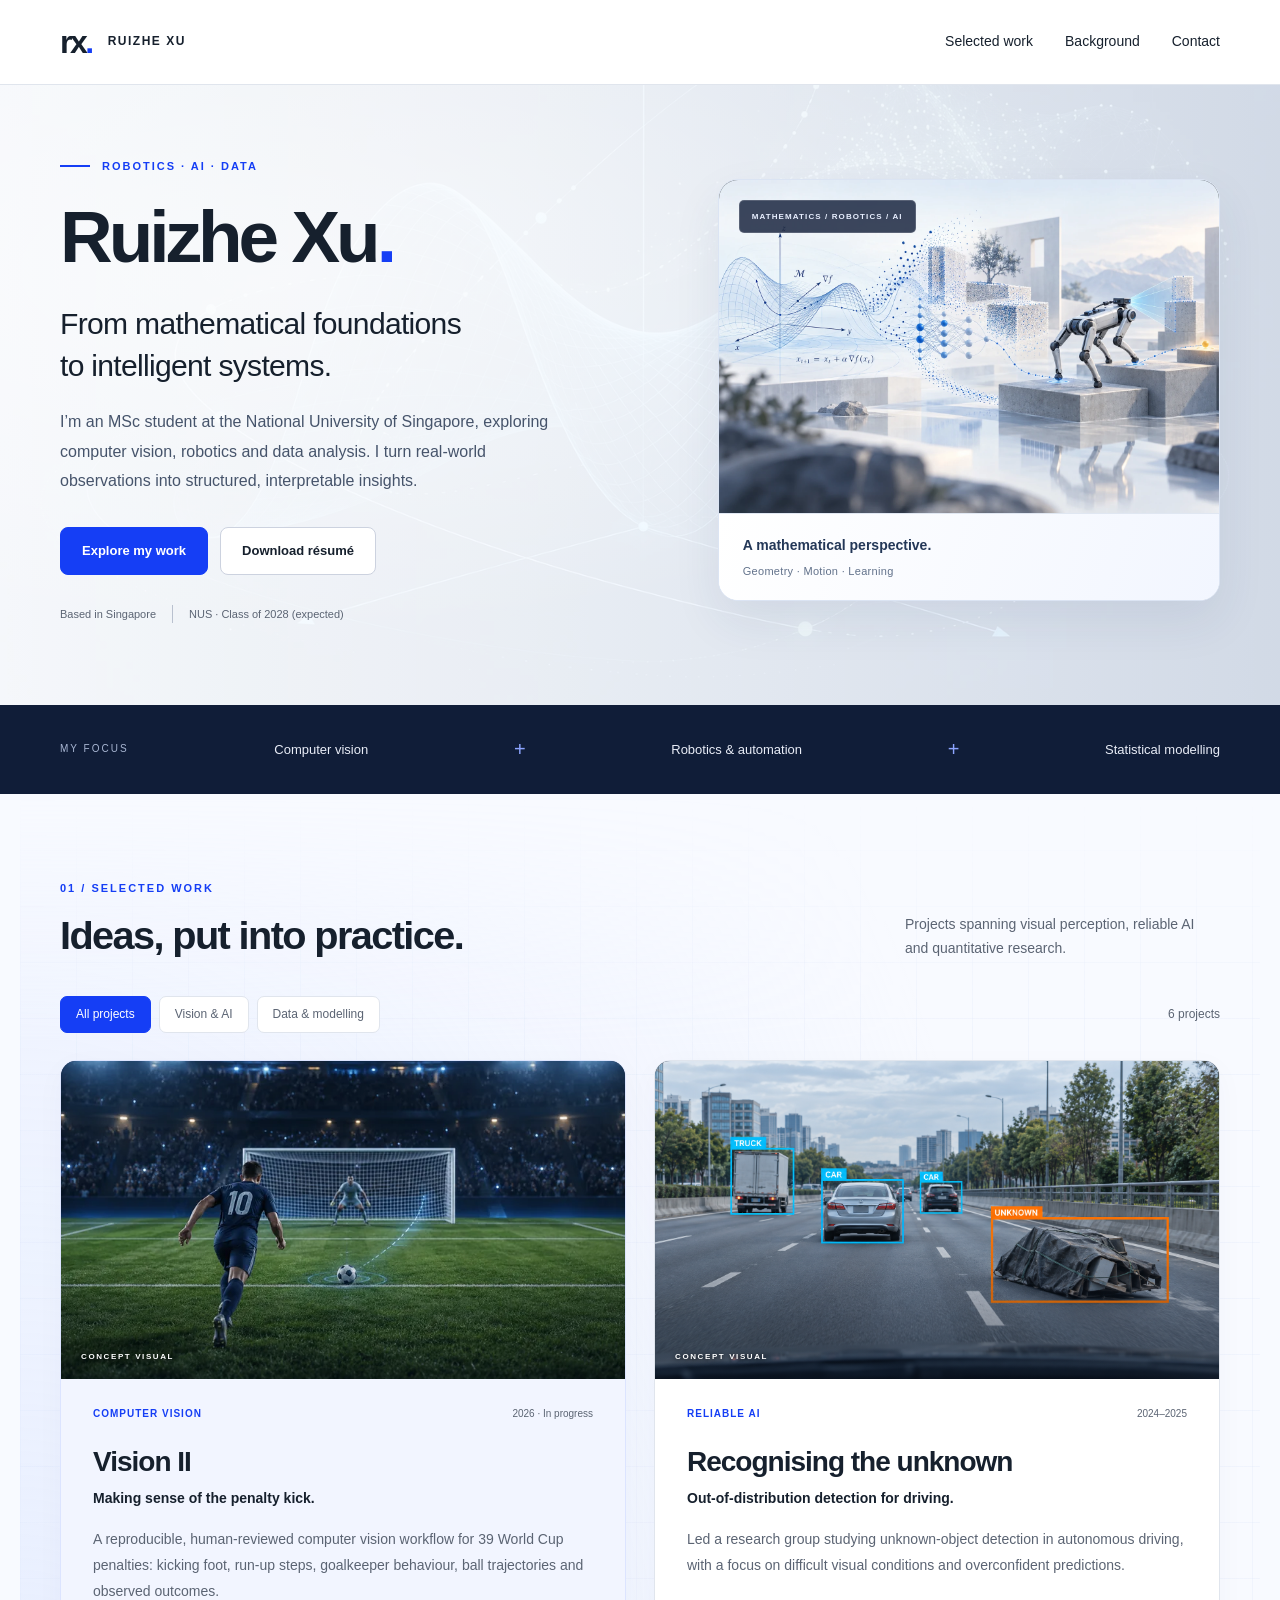
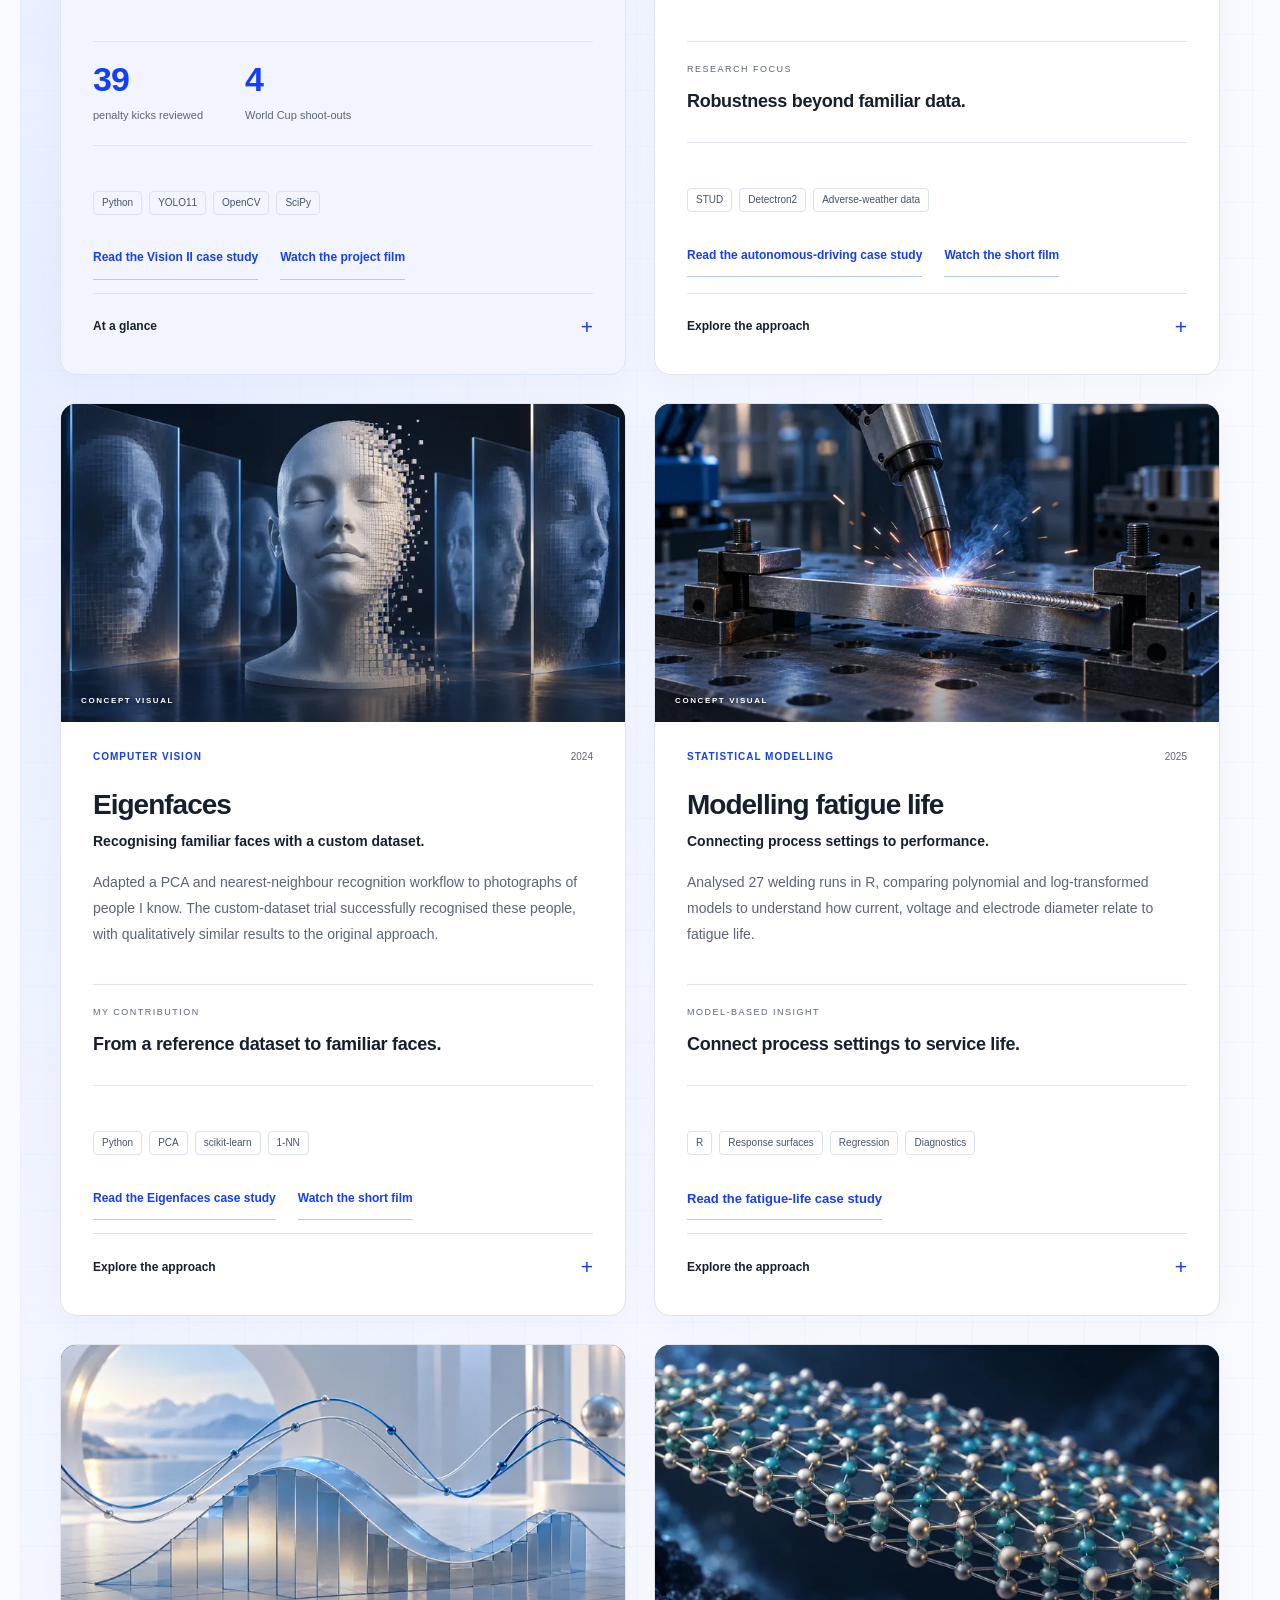
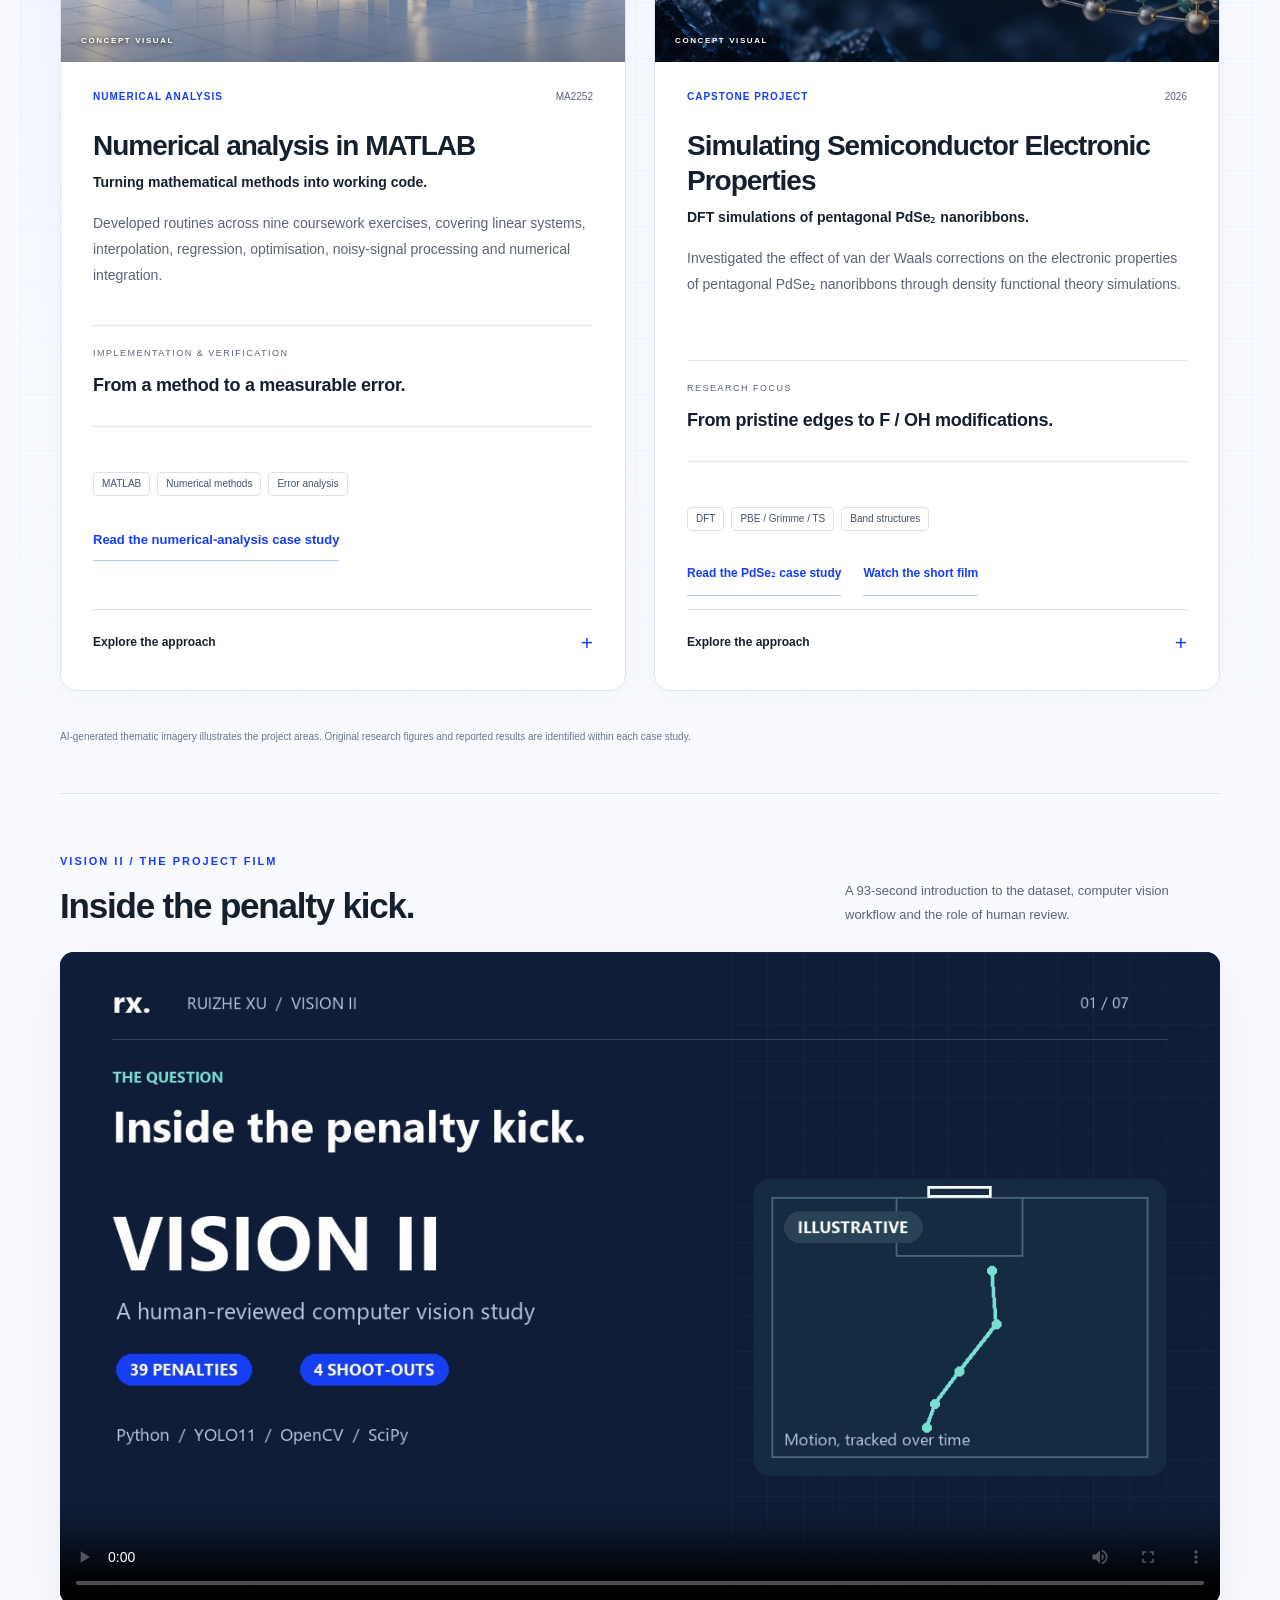
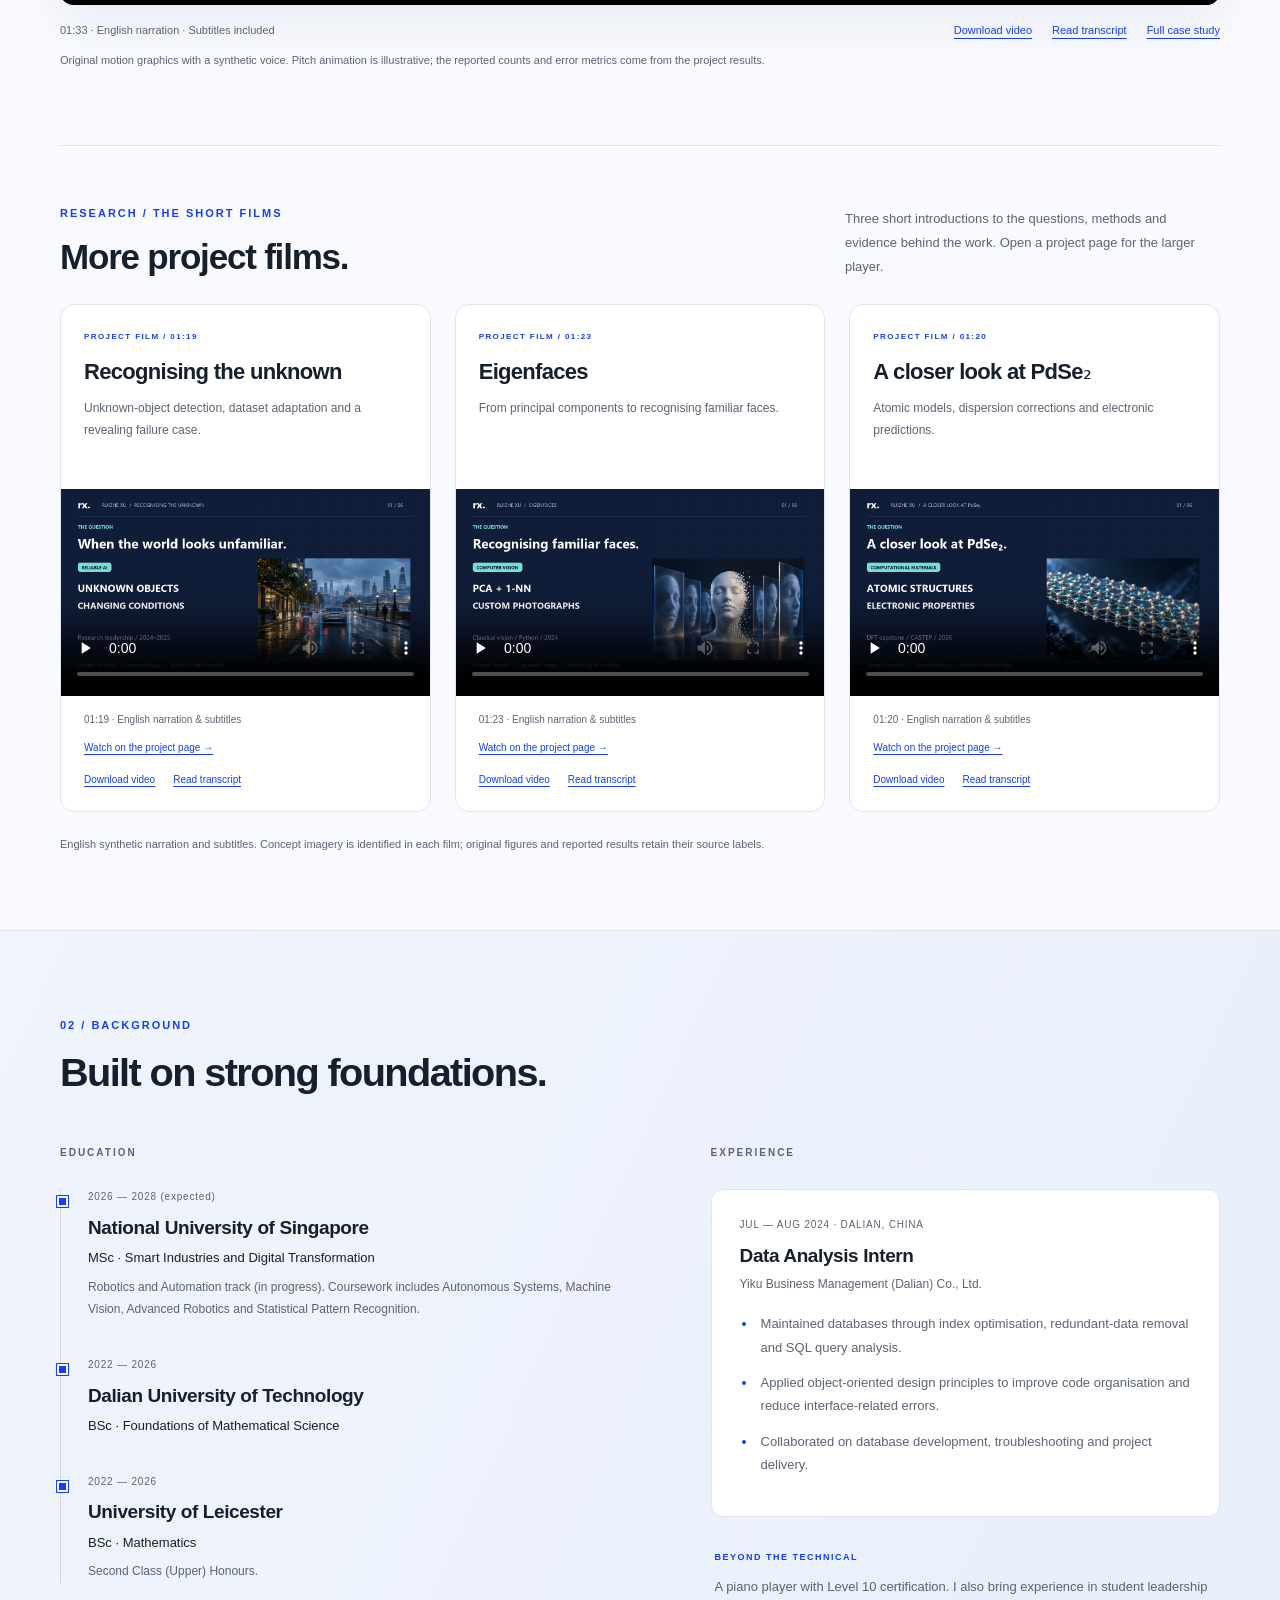
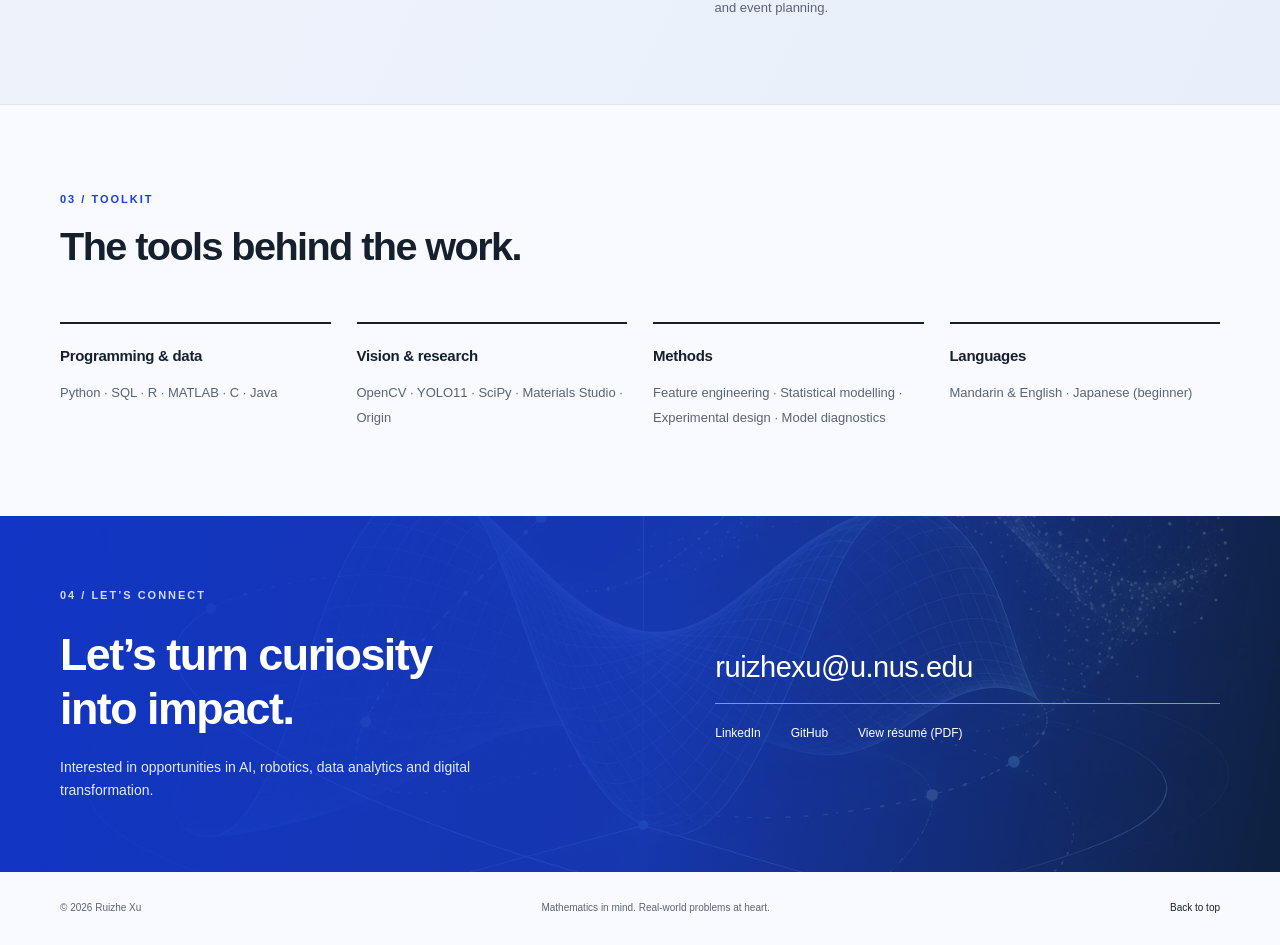
==== commit 60adfae1: "Restore original homepage copy; keep the new image Restore the original broad intelligent-systems in" ====
--- a/index.html
+++ b/index.html
@@ -17,7 +17,7 @@
   <script src="script.js" defer></script>
 <link rel="stylesheet" href="visual-refresh.css">
 <link rel="stylesheet" href="project-films.css">
-<link rel="stylesheet" href="home-hero.css?v=embodied-20261007">
+<link rel="stylesheet" href="home-hero.css?v=hero-image-only-20261007">
 </head>
 <body class="visual-home">
   <a class="skip" href="#main">Skip to content</a>
@@ -33,14 +33,14 @@
       <div class="hero-copy">
         <p class="eyebrow"><span class="line"></span><span>ROBOTICS · AI · DATA</span></p>
         <h1 id="hero-title">Ruizhe Xu<span class="name-period">.</span></h1>
-        <p class="hero-statement">From mathematics<br>to embodied intelligence.</p>
-        <p class="hero-description">With a background in mathematics, I’m now an MSc student at the National University of Singapore, exploring how perception, learning and action come together in intelligent systems.</p>
+        <p class="hero-statement">From mathematical foundations<br>to intelligent systems.</p>
+        <p class="hero-description">I’m an MSc student at the National University of Singapore, exploring computer vision, robotics and data analysis. I turn real-world observations into structured, interpretable insights.</p>
         <div class="hero-actions"><a class="button primary" href="#work">Explore my work</a><a class="button secondary" href="Ruizhe_Xu_Resume.pdf" download>Download résumé</a></div>
         <div class="hero-meta"><span>Based in Singapore</span><span>NUS · Class of 2028 (expected)</span></div>
       </div>
-      <figure class="hero-visual abstract-hero journey-hero">
-        <div class="hero-scene"><img src="mathematics-to-embodied-ai.webp" width="1536" height="1024" alt="Concept illustration of my path from mathematics to embodied intelligence: mathematical surfaces and vectors flow into a neural network and a perception point cloud, then into a quadruped robot sensing its surroundings and following a planned path." fetchpriority="high"><span class="scene-tag">FROM THEORY TO THE PHYSICAL WORLD</span></div>
-        <figcaption class="abstract-caption"><strong>Turning mathematical ideas into action.</strong><ol class="journey-stages" aria-label="My direction of study"><li><small>01 / FOUNDATIONS</small><span>Mathematics</span></li><li><small>02 / UNDERSTANDING</small><span>Perception &amp; learning</span></li><li><small>03 / INTERACTION</small><span>Embodied intelligence</span></li></ol><span class="journey-note">A visual map of my direction · Concept illustration</span></figcaption>
+      <figure class="hero-visual abstract-hero">
+        <div class="hero-scene"><img src="mathematics-to-embodied-ai.webp" width="1536" height="1024" alt="Concept illustration: mathematical surfaces and vectors flow into a neural network and a perception point cloud, then into a quadruped robot sensing its surroundings and following a planned path." fetchpriority="high"><span class="scene-tag">MATHEMATICS / ROBOTICS / AI</span></div>
+        <figcaption class="abstract-caption"><strong>A mathematical perspective.</strong><span>Geometry · Motion · Learning</span></figcaption>
       </figure>
     </section>
     </div>
--- a/home-hero.css
+++ b/home-hero.css
@@ -1,21 +1,12 @@
 /* Retain the original light/blue portfolio; refine only the requested hero media. */
-.visual-home .hero-stage:before{background:linear-gradient(90deg,rgba(250,252,255,.98) 0%,rgba(245,249,255,.95) 40%,rgba(234,242,255,.89) 100%),url("mathematics-to-embodied-ai.webp") center/cover no-repeat}
+.visual-home .hero-stage:before{background:linear-gradient(90deg,rgba(250,252,255,.98) 0%,rgba(245,249,255,.95) 40%,rgba(234,242,255,.89) 100%),url("mathematics-ai-hero.webp") center/cover no-repeat}
 .visual-home .hero-visual.abstract-hero{height:auto;min-width:0;padding:0;margin:0;width:100%;border:1px solid #dbe4f3;border-radius:20px;overflow:hidden;background:#fff;box-shadow:0 20px 48px #21386316}
-.abstract-hero .hero-scene{height:auto;aspect-ratio:3/2;border:0;border-radius:0;box-shadow:none;background:#eaf1f7}
+.abstract-hero .hero-scene{height:auto;aspect-ratio:3/2;border:0;border-radius:0;box-shadow:none;background:#0b151d}
 .abstract-hero .hero-scene>img{width:100%;height:100%;object-fit:contain;object-position:center}
 .abstract-hero .scene-tag{font-size:8px;letter-spacing:1.1px;background:#101d38cf}
 .abstract-caption{padding:20px 24px;display:flex;flex-direction:column;gap:5px;border-top:1px solid #e0e7f2;background:linear-gradient(110deg,#fff,#f2f6ff)}
 .abstract-caption strong{color:#233757;font-size:14px;font-weight:600}
 .abstract-caption>span{color:#62728b;font-size:11px;letter-spacing:.3px}
-.visual-home .contact-section{background:linear-gradient(100deg,#1236c8fa,#1638b7ed 52%,#102448c9),url("mathematics-to-embodied-ai.webp") center/cover}
-.journey-stages{list-style:none;padding:0;margin:13px 0 9px;display:grid;grid-template-columns:.95fr 1.1fr 1.1fr;gap:18px}
-.journey-stages li{position:relative;min-width:0;border-top:2px solid #ccd8ee;padding-top:12px}
-.journey-stages li:last-child{border-color:#153ef5}
-.journey-stages li+li:before{content:"→";position:absolute;left:-15px;top:20px;color:#6b83b1;font-size:12px}
-.journey-stages small{display:block;color:#6c7b92;font-size:8px;letter-spacing:.4px;line-height:1.5;margin-bottom:7px}
-.journey-stages span{display:block;color:#243c61;font-size:12px;font-weight:600;line-height:1.45}
-.journey-stages li:last-child span{color:#153ef5}
-.abstract-caption>.journey-note{font-size:9px;color:#76839a;letter-spacing:0;line-height:1.5}
-@media(max-width:420px){.journey-stages{gap:14px}.journey-stages small{font-size:7px;letter-spacing:0}.journey-stages span{font-size:11px}.journey-stages li+li:before{left:-12px}}
+.visual-home .contact-section{background:linear-gradient(100deg,#1236c8fa,#1638b7ed 52%,#102448c9),url("mathematics-ai-hero.webp") center/cover}
 @media(max-width:720px){.visual-home .hero-visual.abstract-hero{max-width:480px;margin-inline:auto;border-radius:14px}.abstract-caption{padding:17px 20px}.abstract-caption strong{font-size:13px}.abstract-caption>span{font-size:10px}.abstract-hero .scene-tag{font-size:7px;letter-spacing:.7px}}
 @media print{.visual-home .hero-visual.abstract-hero{display:none}.visual-home .contact-section{background:#fff}}
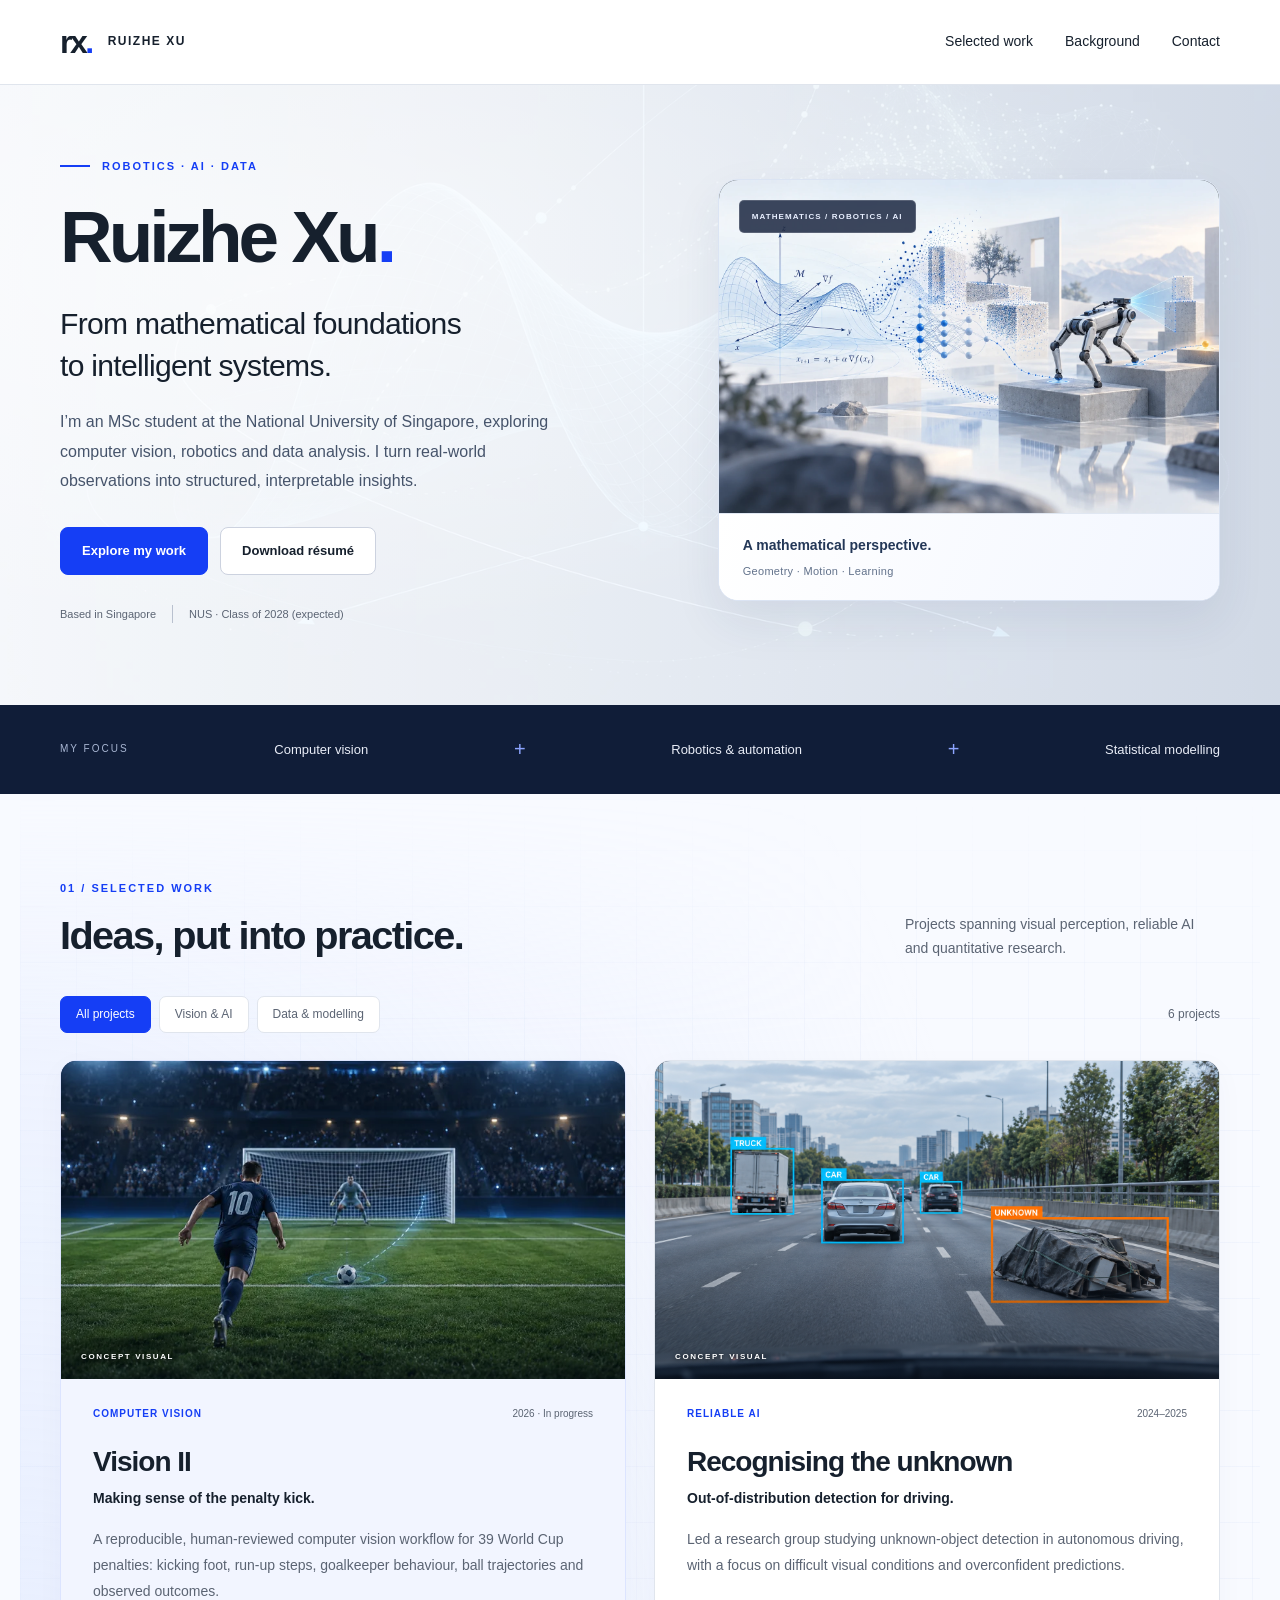
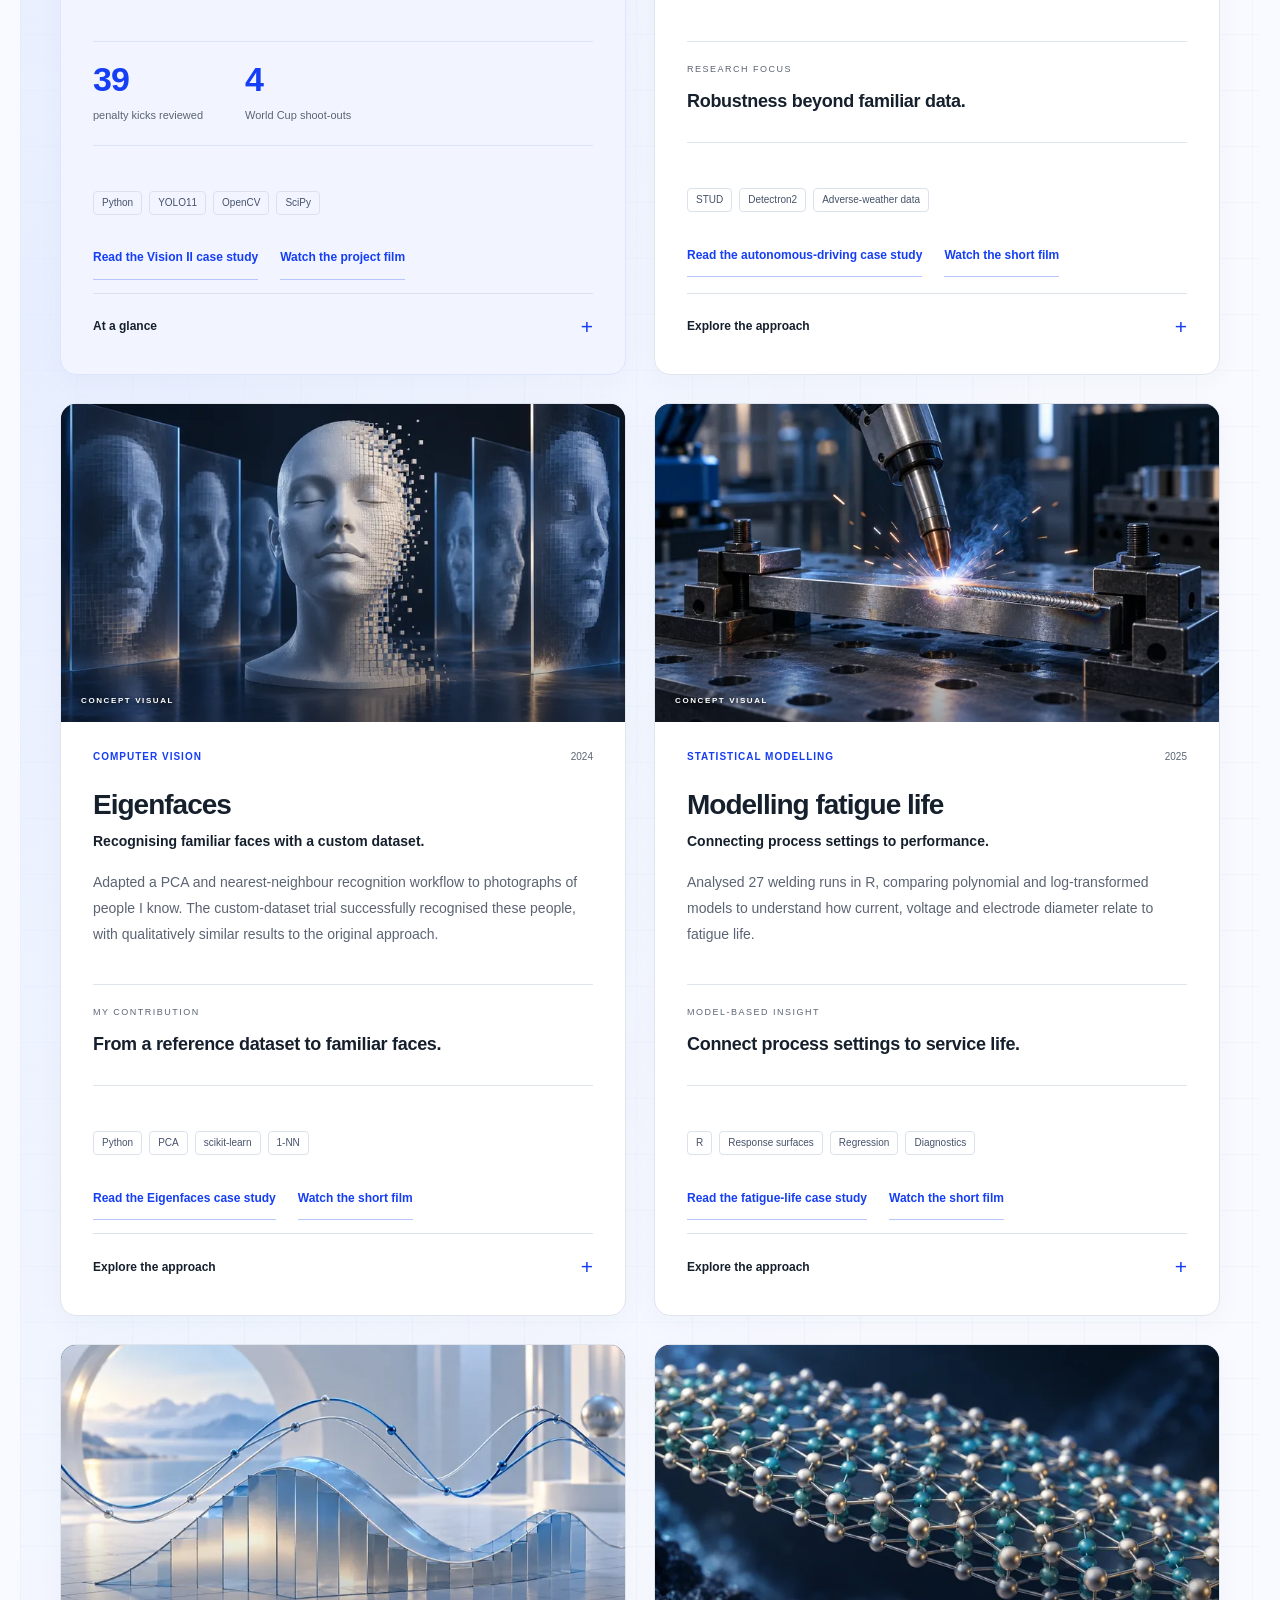
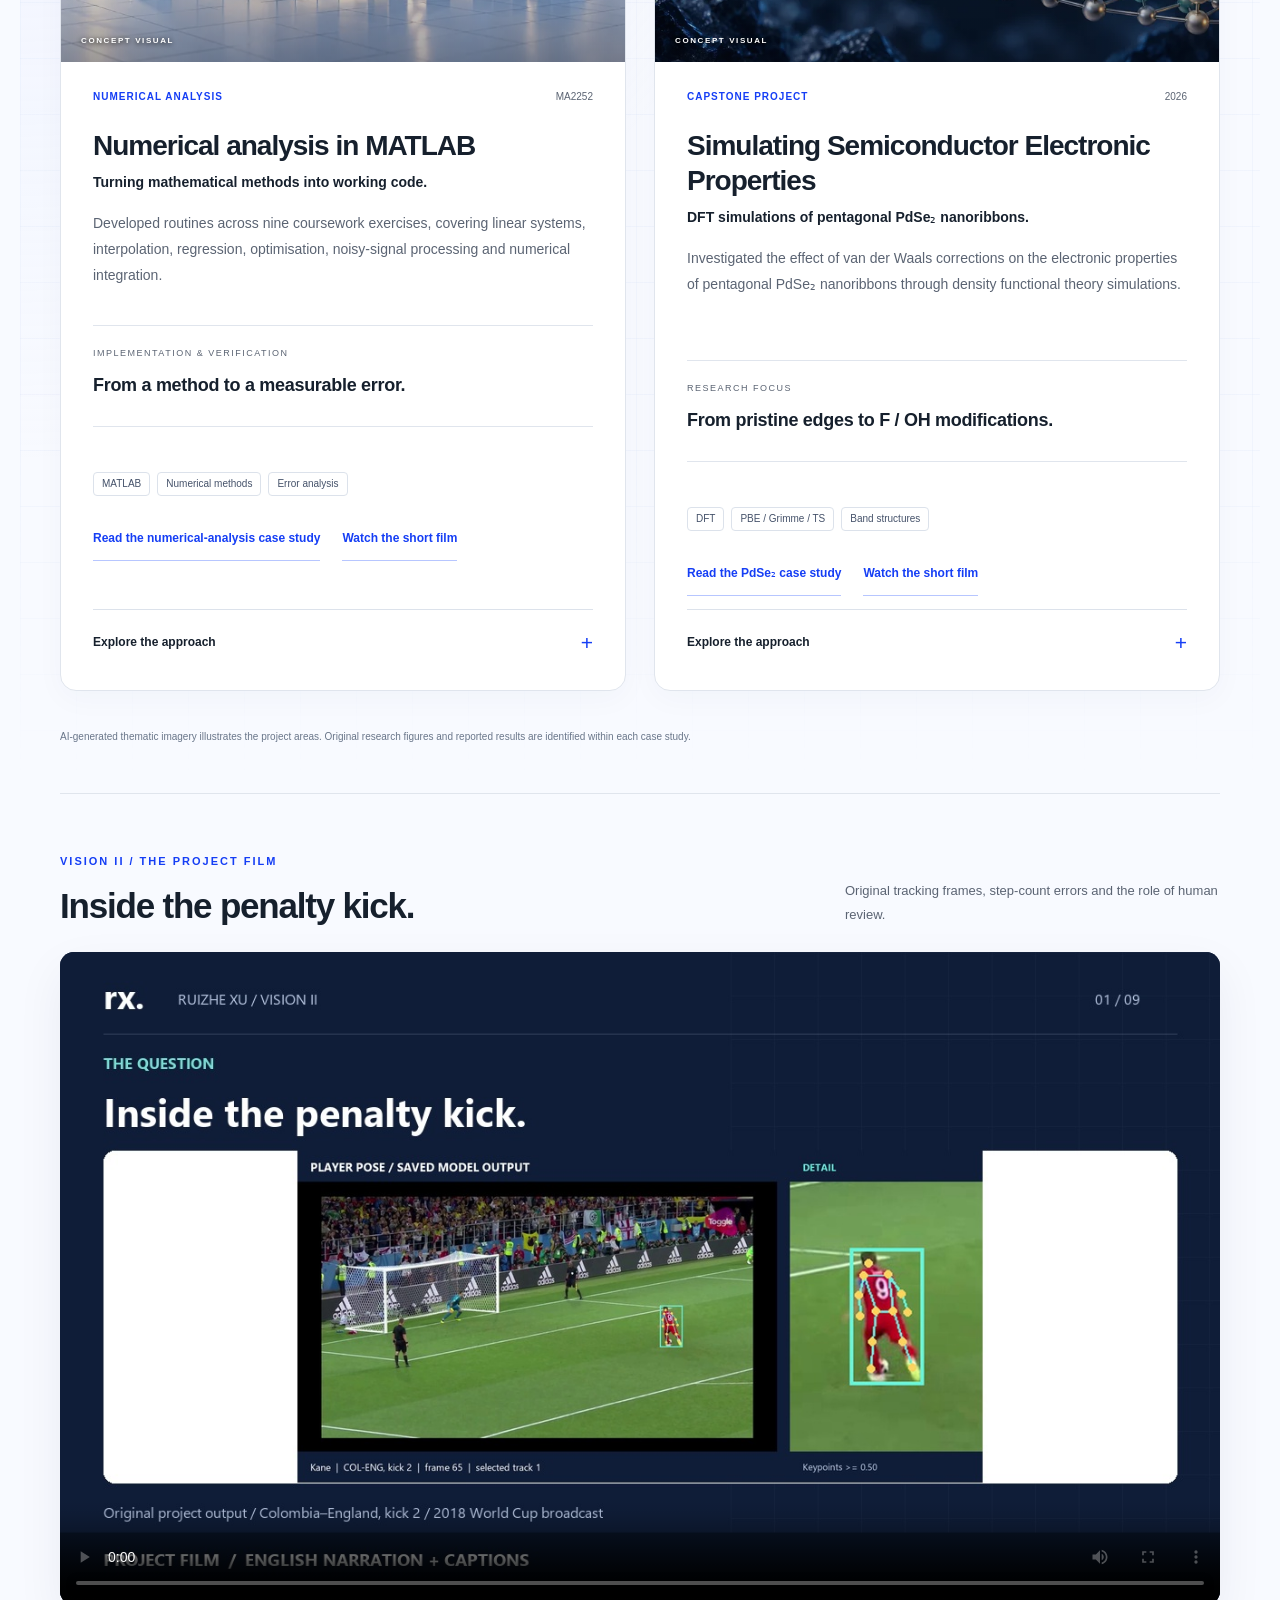
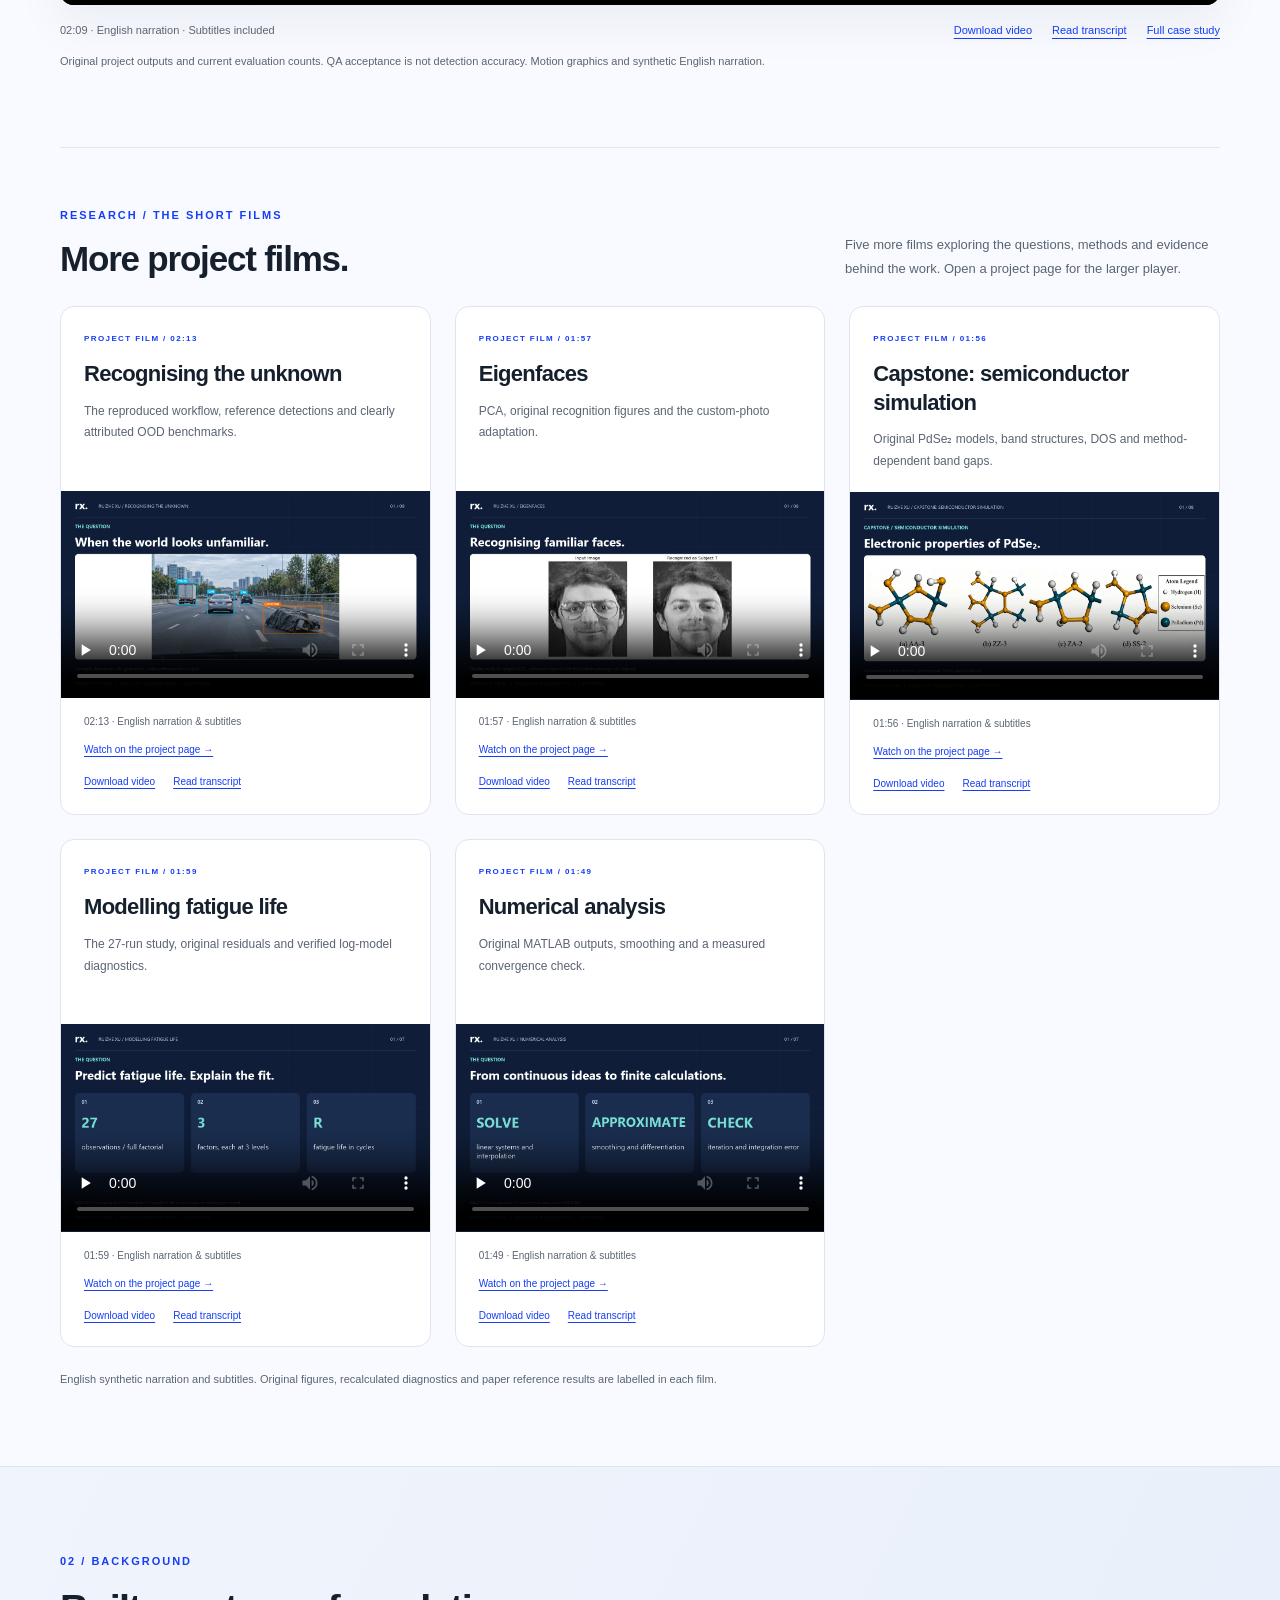
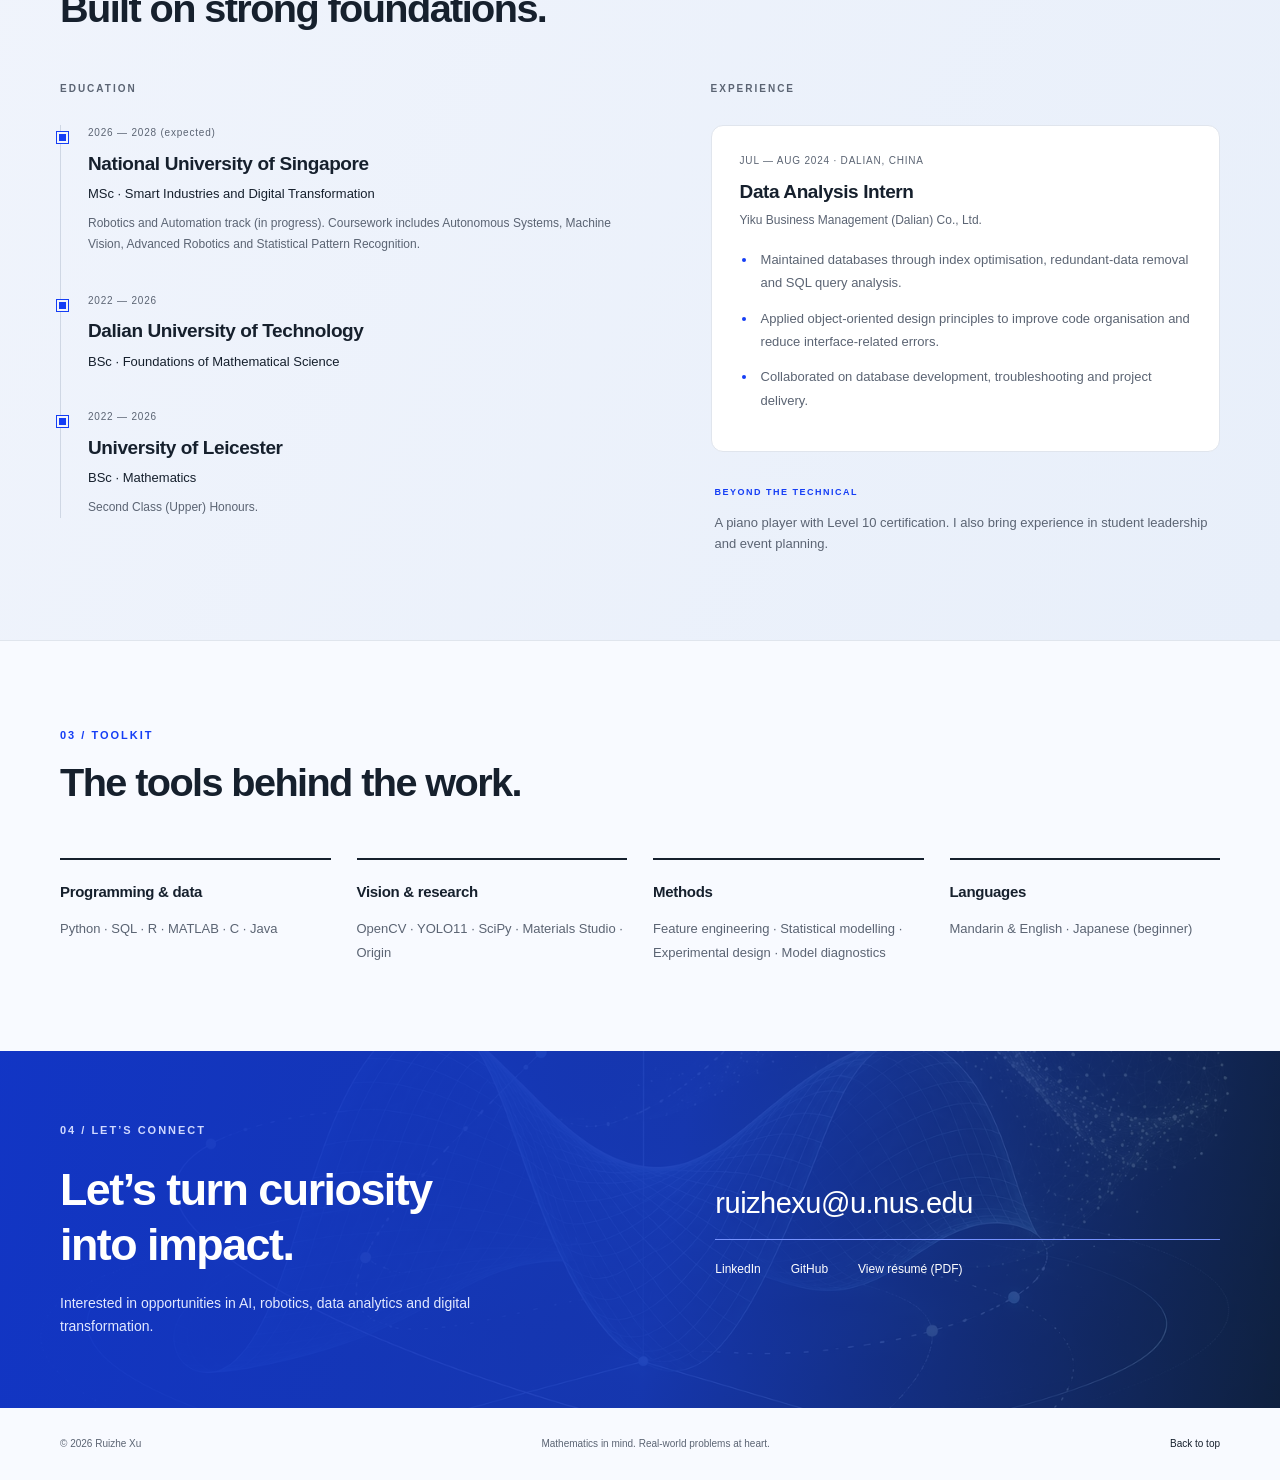
==== commit a1ff548e: "Refresh all six project films with current evidence and metrics Remake Vision II, OOD, Eigenfaces an" ====
--- a/index.html
+++ b/index.html
@@ -86,7 +86,7 @@
           <p>Analysed 27 welding runs in R, comparing polynomial and log-transformed models to understand how current, voltage and electrode diameter relate to fatigue life.</p>
           <div class="method-block"><span>MODEL-BASED INSIGHT</span><strong>Connect process settings to service life.</strong></div>
           <div class="tags"><span>R</span><span>Response surfaces</span><span>Regression</span><span>Diagnostics</span></div>
-          <a class="case-link" href="fatigue-life.html">Read the fatigue-life case study</a>
+          <div class="project-actions"><a class="case-link" href="fatigue-life.html">Read the fatigue-life case study</a><a class="case-link" href="#fatigue-film">Watch the short film</a></div>
           <details><summary>Explore the approach</summary><div class="detail-body"><p>Fitted full quadratic models, examined residuals and selected a simpler log-scale model. Quantified an 8.68% fitted increase for a 0.1 increase in coded current, with a 95% interval of 7.70%–9.67%. The model predicts approximately 7,213 cycles at 300 A, 25 V and a 2.5 mm electrode within the studied range.</p><p class="role">Individual project · Mar–May 2025</p></div></details>
         </article>
         <article class="project" data-category="modelling">
@@ -96,7 +96,7 @@
           <p>Developed routines across nine coursework exercises, covering linear systems, interpolation, regression, optimisation, noisy-signal processing and numerical integration.</p>
           <div class="method-block"><span>IMPLEMENTATION & VERIFICATION</span><strong>From a method to a measurable error.</strong></div>
           <div class="tags"><span>MATLAB</span><span>Numerical methods</span><span>Error analysis</span></div>
-          <a class="case-link" href="numerical-analysis.html">Read the numerical-analysis case study</a>
+          <div class="project-actions"><a class="case-link" href="numerical-analysis.html">Read the numerical-analysis case study</a><a class="case-link" href="#numerical-film">Watch the short film</a></div>
           <details><summary>Explore the approach</summary><div class="detail-body"><p>Implemented forward and backward substitution, explored interpolation and Newton iteration, and compared moving-average windows before numerical differentiation. A composite trapezoidal-rule study reduced the absolute error from 0.009269 to 0.001161 when increasing the partition from 10 to 40 subintervals.</p><p class="role">Individual coursework · MATLAB</p></div></details>
         </article>
         <article class="project" data-category="modelling">
@@ -114,23 +114,9 @@
 
     <p class="wrap visual-credit">AI-generated thematic imagery illustrates the project areas. Original research figures and reported results are identified within each case study.</p>
 
-    <section id="vision-film" class="film-section wrap" aria-labelledby="film-title">
-      <div class="film-heading"><div><p class="eyebrow">VISION II / THE PROJECT FILM</p><h2 id="film-title">Inside the penalty kick.</h2></div><p>A 93-second introduction to the dataset, computer vision workflow and the role of human review.</p></div>
-      <figure class="film-player"><video controls playsinline preload="metadata" poster="vision-ii-poster.jpg" aria-label="Vision II project film with English narration and subtitles" width="1280" height="720">
-        <source src="vision-ii-film.mp4" type="video/mp4">
-        <track src="vision-ii-en.vtt" kind="captions" srclang="en" label="English">
-        Your browser does not support embedded video. <a href="vision-ii-film.mp4">Download the project film</a>.
-      </video><figcaption><span>01:33 · English narration · Subtitles included</span><span class="film-links"><a href="vision-ii-film.mp4" download>Download video</a><a href="vision-ii-transcript.txt">Read transcript</a><a href="vision-ii.html">Full case study</a></span></figcaption></figure>
-      <p class="film-note">Original motion graphics with a synthetic voice. Pitch animation is illustrative; the reported counts and error metrics come from the project results.</p>
-    </section>
+    <section id="vision-film" class="film-section wrap case-project-film" aria-labelledby="film-title"><div class="film-heading"><div><p class="eyebrow">VISION II / THE PROJECT FILM</p><h2 id="film-title">Inside the penalty kick.</h2></div><p>Original tracking frames, step-count errors and the role of human review.</p></div><figure class="film-player"><video controls playsinline preload="metadata" poster="vision-ii-poster-v2.jpg" aria-label="Vision II project film with English narration and subtitles" width="1280" height="720"><source src="vision-ii-film-v2.mp4" type="video/mp4"><track src="vision-ii-en-v2.vtt" kind="captions" srclang="en" label="English">Your browser does not support embedded video. <a href="vision-ii-film-v2.mp4">Download the film</a>.</video><figcaption><span>02:09 · English narration · Subtitles included</span><span class="film-links"><a href="vision-ii-film-v2.mp4" download>Download video</a><a href="vision-ii-transcript-v2.txt">Read transcript</a><a href="vision-ii.html">Full case study</a></span></figcaption></figure><p class="film-note">Original project outputs and current evaluation counts. QA acceptance is not detection accuracy. Motion graphics and synthetic English narration.</p></section>
 <!-- PROJECT FILM GALLERY START -->
-<section id="project-films" class="film-section wrap film-library" aria-labelledby="project-films-title"><div class="film-heading"><div><p class="eyebrow">RESEARCH / THE SHORT FILMS</p><h2 id="project-films-title">More project films.</h2></div><p>Three short introductions to the questions, methods and evidence behind the work. Open a project page for the larger player.</p></div><div class="film-gallery"><article class="film-card" id="unknown-film"><div class="film-card-heading"><span class="eyebrow">PROJECT FILM / 01:19</span><h3>Recognising the unknown</h3><p>Unknown-object detection, dataset adaptation and a revealing failure case.</p></div><figure class="film-player"><video controls playsinline preload="none" poster="unknown-poster.jpg" aria-label="Recognising the unknown project film with English narration and subtitles" width="1280" height="720">
-<source src="unknown-film.mp4" type="video/mp4"><track src="unknown-en.vtt" kind="captions" srclang="en" label="English">
-Your browser does not support embedded video. <a href="unknown-film.mp4">Download the film</a>.</video><figcaption><span>01:19 · English narration & subtitles</span><a href="autonomous-driving.html#project-film">Watch on the project page →</a></figcaption></figure><div class="film-card-links"><a href="unknown-film.mp4" download>Download video</a><a href="unknown-transcript.txt">Read transcript</a></div></article><article class="film-card" id="eigenfaces-film"><div class="film-card-heading"><span class="eyebrow">PROJECT FILM / 01:23</span><h3>Eigenfaces</h3><p>From principal components to recognising familiar faces.</p></div><figure class="film-player"><video controls playsinline preload="none" poster="eigenfaces-poster.jpg" aria-label="Eigenfaces project film with English narration and subtitles" width="1280" height="720">
-<source src="eigenfaces-film.mp4" type="video/mp4"><track src="eigenfaces-en.vtt" kind="captions" srclang="en" label="English">
-Your browser does not support embedded video. <a href="eigenfaces-film.mp4">Download the film</a>.</video><figcaption><span>01:23 · English narration & subtitles</span><a href="eigenfaces.html#project-film">Watch on the project page →</a></figcaption></figure><div class="film-card-links"><a href="eigenfaces-film.mp4" download>Download video</a><a href="eigenfaces-transcript.txt">Read transcript</a></div></article><article class="film-card" id="pdse2-film"><div class="film-card-heading"><span class="eyebrow">PROJECT FILM / 01:20</span><h3>A closer look at PdSe₂</h3><p>Atomic models, dispersion corrections and electronic predictions.</p></div><figure class="film-player"><video controls playsinline preload="none" poster="pdse2-poster.jpg" aria-label="A closer look at PdSe₂ project film with English narration and subtitles" width="1280" height="720">
-<source src="pdse2-film.mp4" type="video/mp4"><track src="pdse2-en.vtt" kind="captions" srclang="en" label="English">
-Your browser does not support embedded video. <a href="pdse2-film.mp4">Download the film</a>.</video><figcaption><span>01:20 · English narration & subtitles</span><a href="pdse2.html#project-film">Watch on the project page →</a></figcaption></figure><div class="film-card-links"><a href="pdse2-film.mp4" download>Download video</a><a href="pdse2-transcript.txt">Read transcript</a></div></article></div><p class="film-note">English synthetic narration and subtitles. Concept imagery is identified in each film; original figures and reported results retain their source labels.</p></section>
+<section id="project-films" class="film-section wrap film-library" aria-labelledby="project-films-title"><div class="film-heading"><div><p class="eyebrow">RESEARCH / THE SHORT FILMS</p><h2 id="project-films-title">More project films.</h2></div><p>Five more films exploring the questions, methods and evidence behind the work. Open a project page for the larger player.</p></div><div class="film-gallery"><article class="film-card" id="unknown-film"><div class="film-card-heading"><span class="eyebrow">PROJECT FILM / 02:13</span><h3>Recognising the unknown</h3><p>The reproduced workflow, reference detections and clearly attributed OOD benchmarks.</p></div><figure class="film-player"><video controls playsinline preload="none" poster="unknown-poster-v2.jpg" aria-label="Recognising the unknown project film with English narration and subtitles" width="1280" height="720"><source src="unknown-film-v2.mp4" type="video/mp4"><track src="unknown-en-v2.vtt" kind="captions" srclang="en" label="English">Your browser does not support embedded video. <a href="unknown-film-v2.mp4">Download the film</a>.</video><figcaption><span>02:13 · English narration &amp; subtitles</span><a href="autonomous-driving.html#project-film">Watch on the project page →</a></figcaption></figure><div class="film-card-links"><a href="unknown-film-v2.mp4" download>Download video</a><a href="unknown-transcript-v2.txt">Read transcript</a></div></article><article class="film-card" id="eigenfaces-film"><div class="film-card-heading"><span class="eyebrow">PROJECT FILM / 01:57</span><h3>Eigenfaces</h3><p>PCA, original recognition figures and the custom-photo adaptation.</p></div><figure class="film-player"><video controls playsinline preload="none" poster="eigenfaces-poster-v2.jpg" aria-label="Eigenfaces project film with English narration and subtitles" width="1280" height="720"><source src="eigenfaces-film-v2.mp4" type="video/mp4"><track src="eigenfaces-en-v2.vtt" kind="captions" srclang="en" label="English">Your browser does not support embedded video. <a href="eigenfaces-film-v2.mp4">Download the film</a>.</video><figcaption><span>01:57 · English narration &amp; subtitles</span><a href="eigenfaces.html#project-film">Watch on the project page →</a></figcaption></figure><div class="film-card-links"><a href="eigenfaces-film-v2.mp4" download>Download video</a><a href="eigenfaces-transcript-v2.txt">Read transcript</a></div></article><article class="film-card" id="pdse2-film"><div class="film-card-heading"><span class="eyebrow">PROJECT FILM / 01:56</span><h3>Capstone: semiconductor simulation</h3><p>Original PdSe₂ models, band structures, DOS and method-dependent band gaps.</p></div><figure class="film-player"><video controls playsinline preload="none" poster="pdse2-poster-v2.jpg" aria-label="Capstone: semiconductor simulation project film with English narration and subtitles" width="1280" height="720"><source src="pdse2-film-v2.mp4" type="video/mp4"><track src="pdse2-en-v2.vtt" kind="captions" srclang="en" label="English">Your browser does not support embedded video. <a href="pdse2-film-v2.mp4">Download the film</a>.</video><figcaption><span>01:56 · English narration &amp; subtitles</span><a href="pdse2.html#project-film">Watch on the project page →</a></figcaption></figure><div class="film-card-links"><a href="pdse2-film-v2.mp4" download>Download video</a><a href="pdse2-transcript-v2.txt">Read transcript</a></div></article><article class="film-card" id="fatigue-film"><div class="film-card-heading"><span class="eyebrow">PROJECT FILM / 01:59</span><h3>Modelling fatigue life</h3><p>The 27-run study, original residuals and verified log-model diagnostics.</p></div><figure class="film-player"><video controls playsinline preload="none" poster="fatigue-poster-v2.jpg" aria-label="Modelling fatigue life project film with English narration and subtitles" width="1280" height="720"><source src="fatigue-film-v2.mp4" type="video/mp4"><track src="fatigue-en-v2.vtt" kind="captions" srclang="en" label="English">Your browser does not support embedded video. <a href="fatigue-film-v2.mp4">Download the film</a>.</video><figcaption><span>01:59 · English narration &amp; subtitles</span><a href="fatigue-life.html#project-film">Watch on the project page →</a></figcaption></figure><div class="film-card-links"><a href="fatigue-film-v2.mp4" download>Download video</a><a href="fatigue-transcript-v2.txt">Read transcript</a></div></article><article class="film-card" id="numerical-film"><div class="film-card-heading"><span class="eyebrow">PROJECT FILM / 01:49</span><h3>Numerical analysis</h3><p>Original MATLAB outputs, smoothing and a measured convergence check.</p></div><figure class="film-player"><video controls playsinline preload="none" poster="numerical-poster-v2.jpg" aria-label="Numerical analysis project film with English narration and subtitles" width="1280" height="720"><source src="numerical-film-v2.mp4" type="video/mp4"><track src="numerical-en-v2.vtt" kind="captions" srclang="en" label="English">Your browser does not support embedded video. <a href="numerical-film-v2.mp4">Download the film</a>.</video><figcaption><span>01:49 · English narration &amp; subtitles</span><a href="numerical-analysis.html#project-film">Watch on the project page →</a></figcaption></figure><div class="film-card-links"><a href="numerical-film-v2.mp4" download>Download video</a><a href="numerical-transcript-v2.txt">Read transcript</a></div></article></div><p class="film-note">English synthetic narration and subtitles. Original figures, recalculated diagnostics and paper reference results are labelled in each film.</p></section>
 <!-- PROJECT FILM GALLERY END -->
     <section id="background" class="background section" aria-labelledby="background-title"><div class="wrap">
       <div class="section-heading"><div><p class="eyebrow">02 / BACKGROUND</p><h2 id="background-title">Built on strong foundations.</h2></div></div>
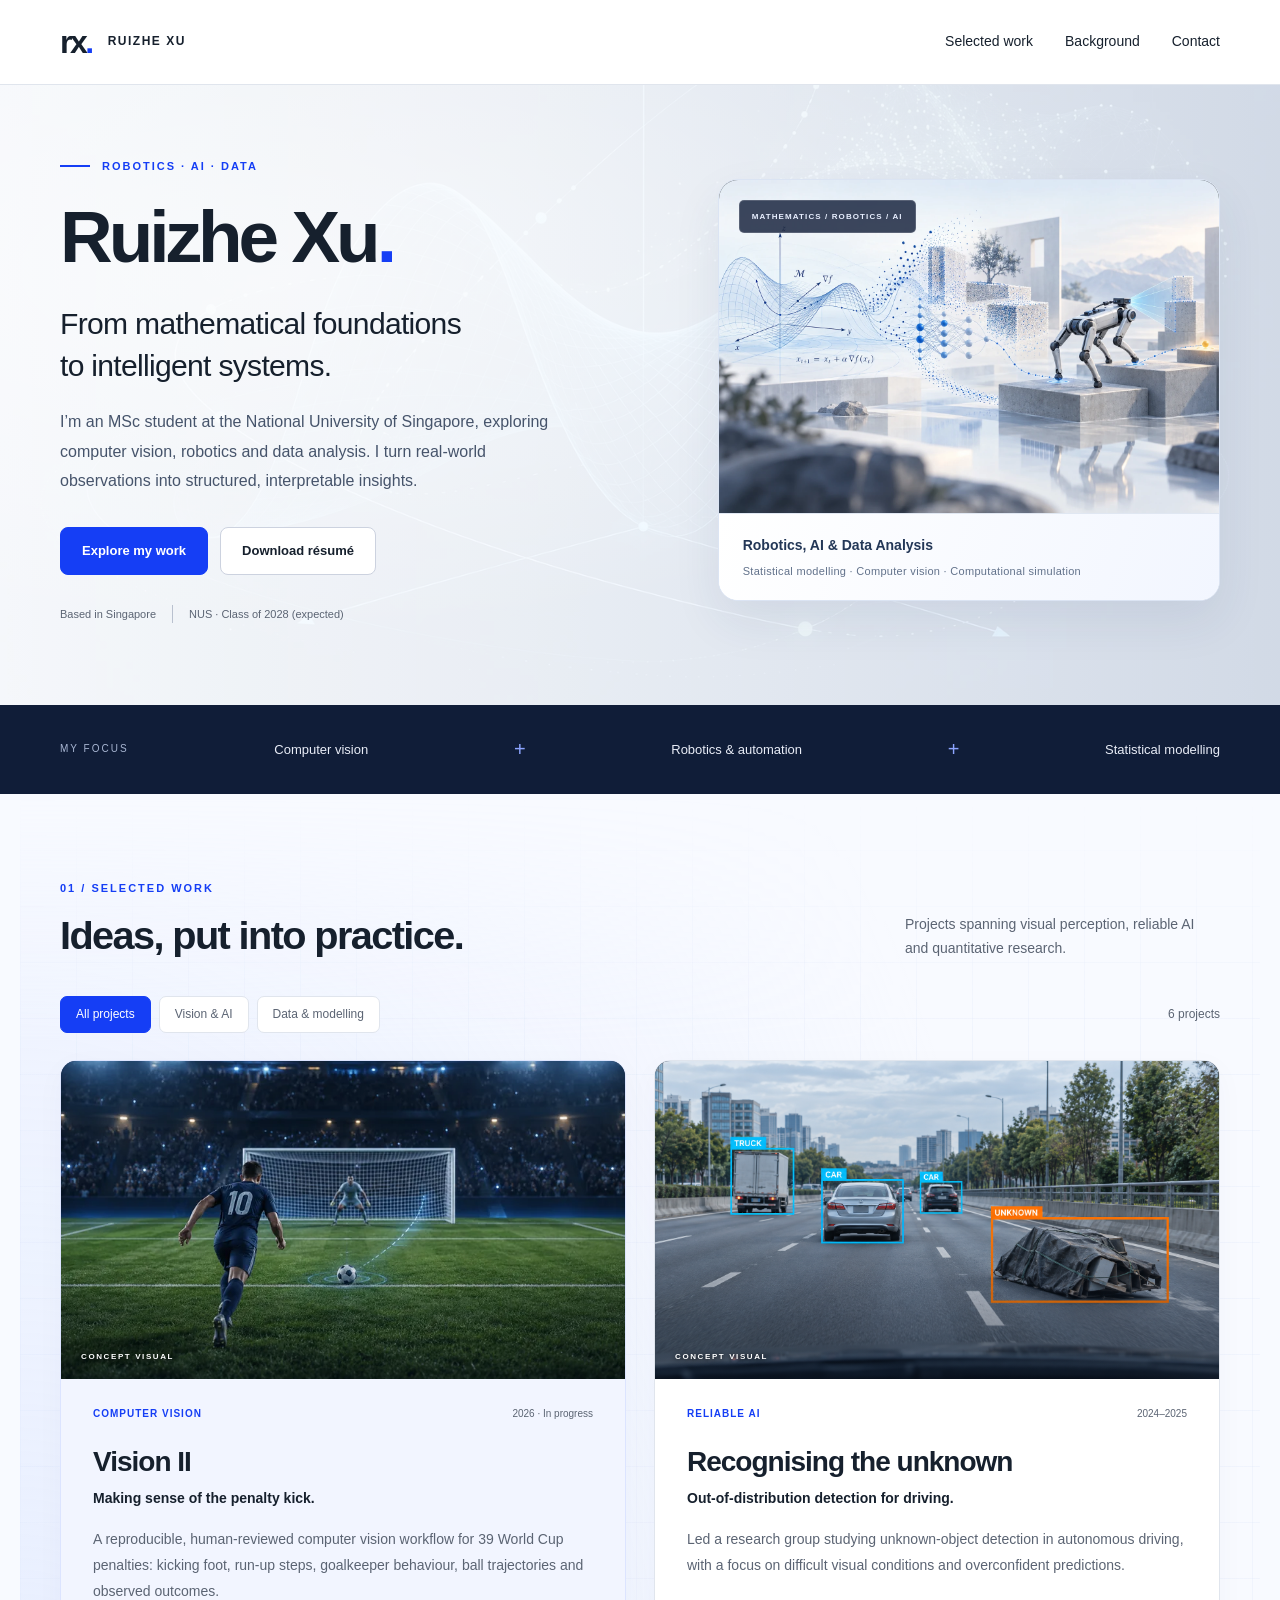
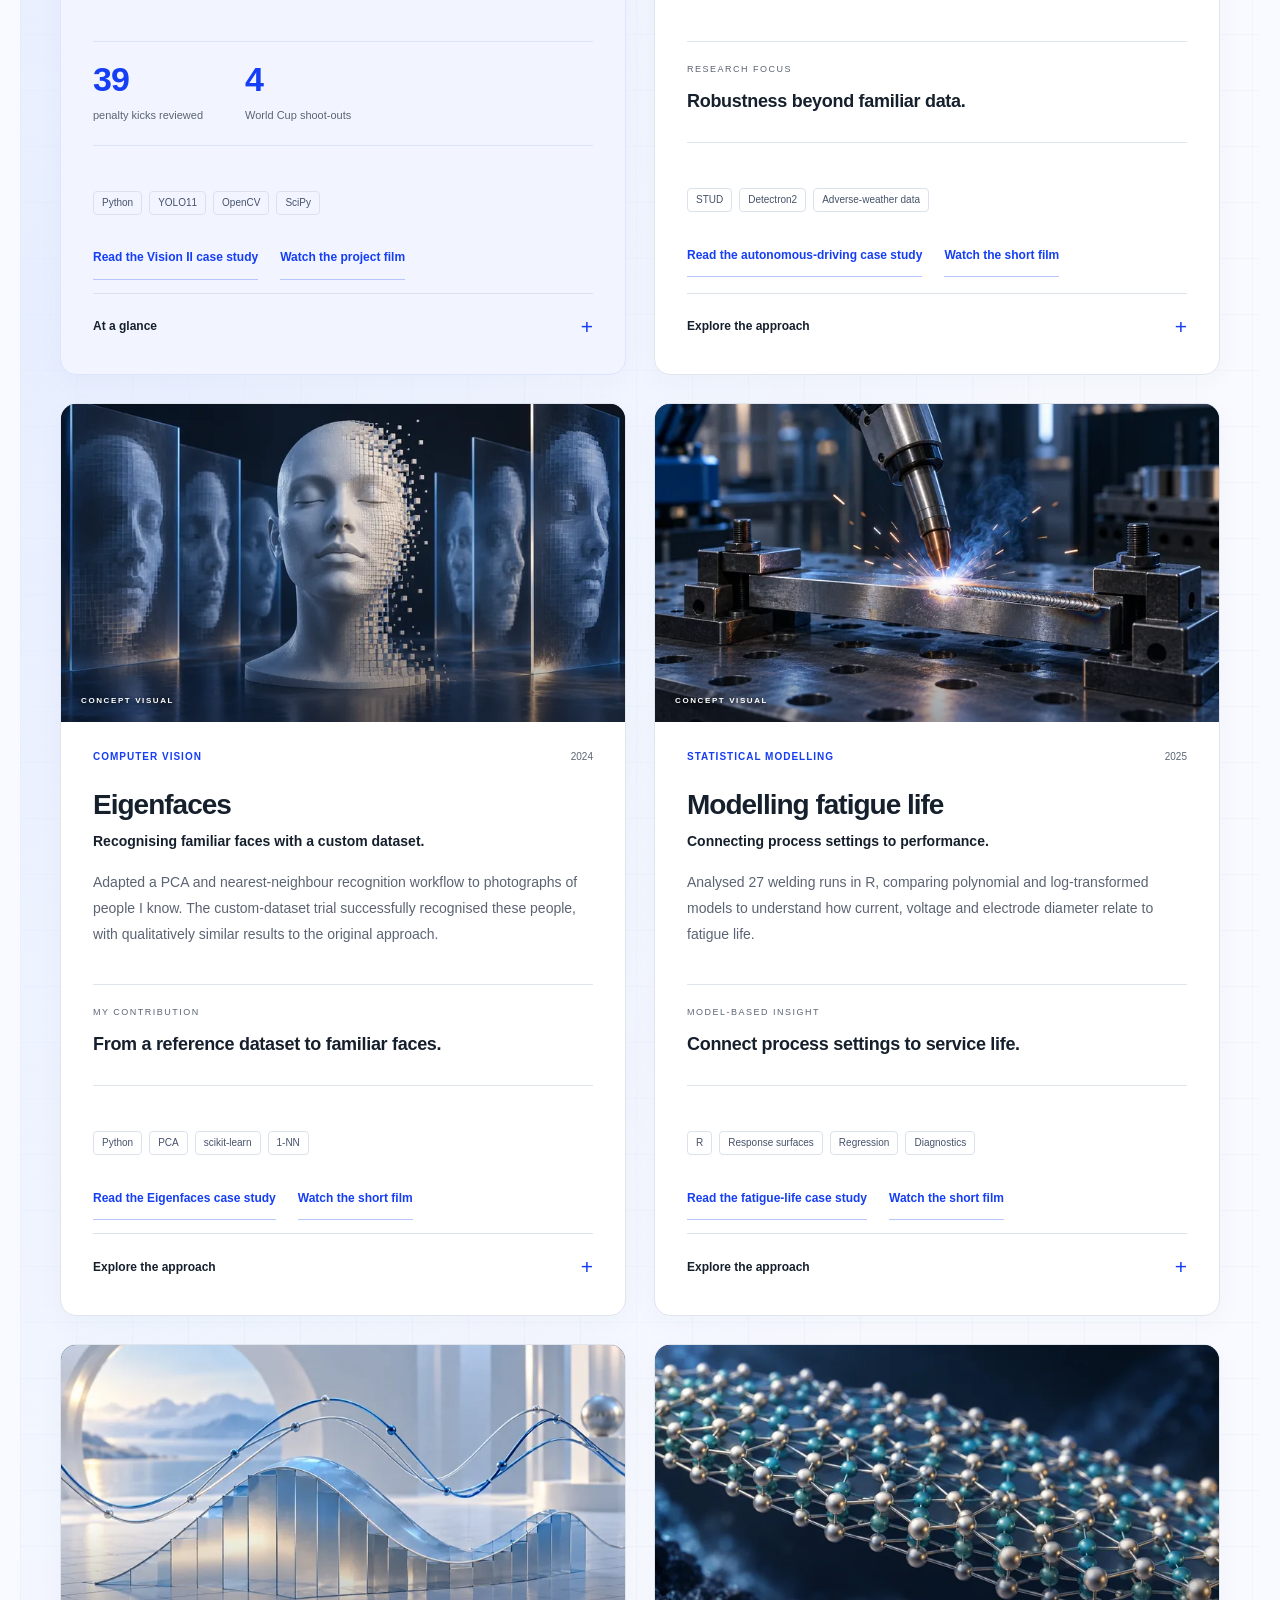
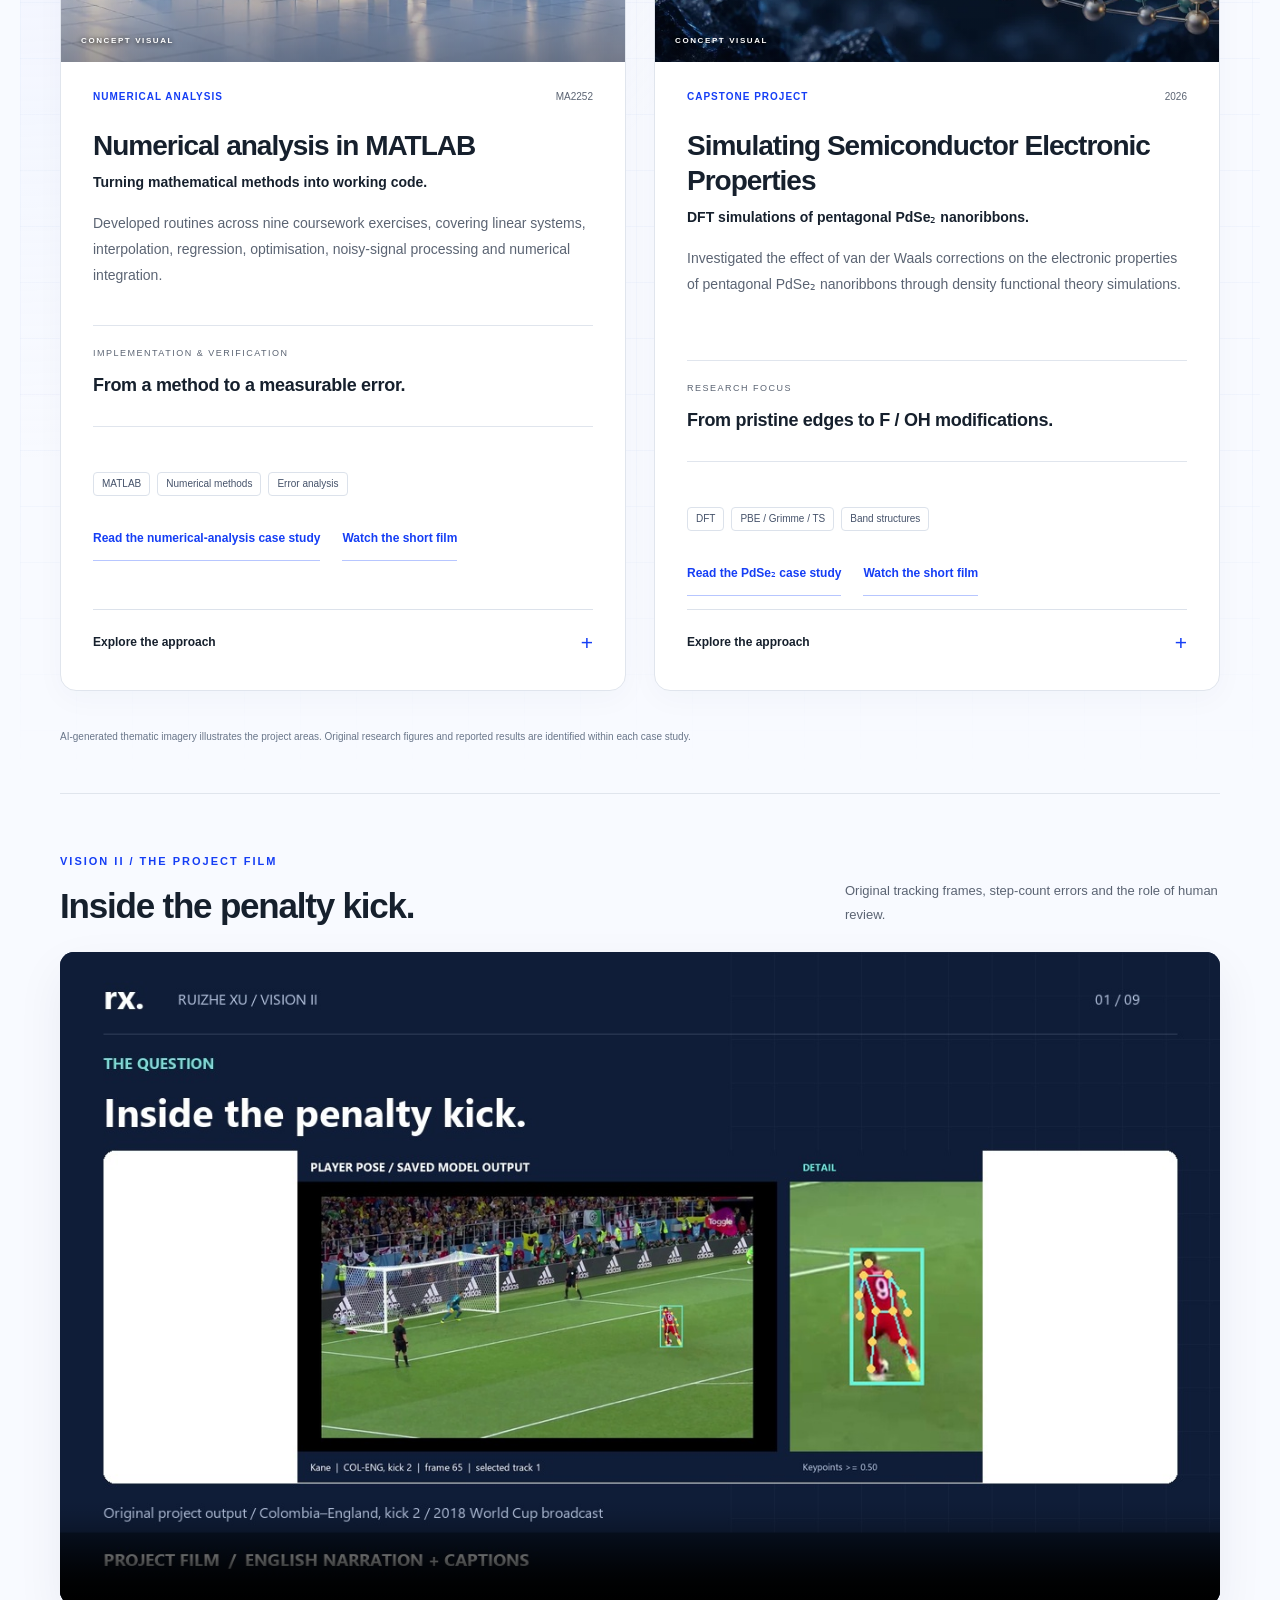
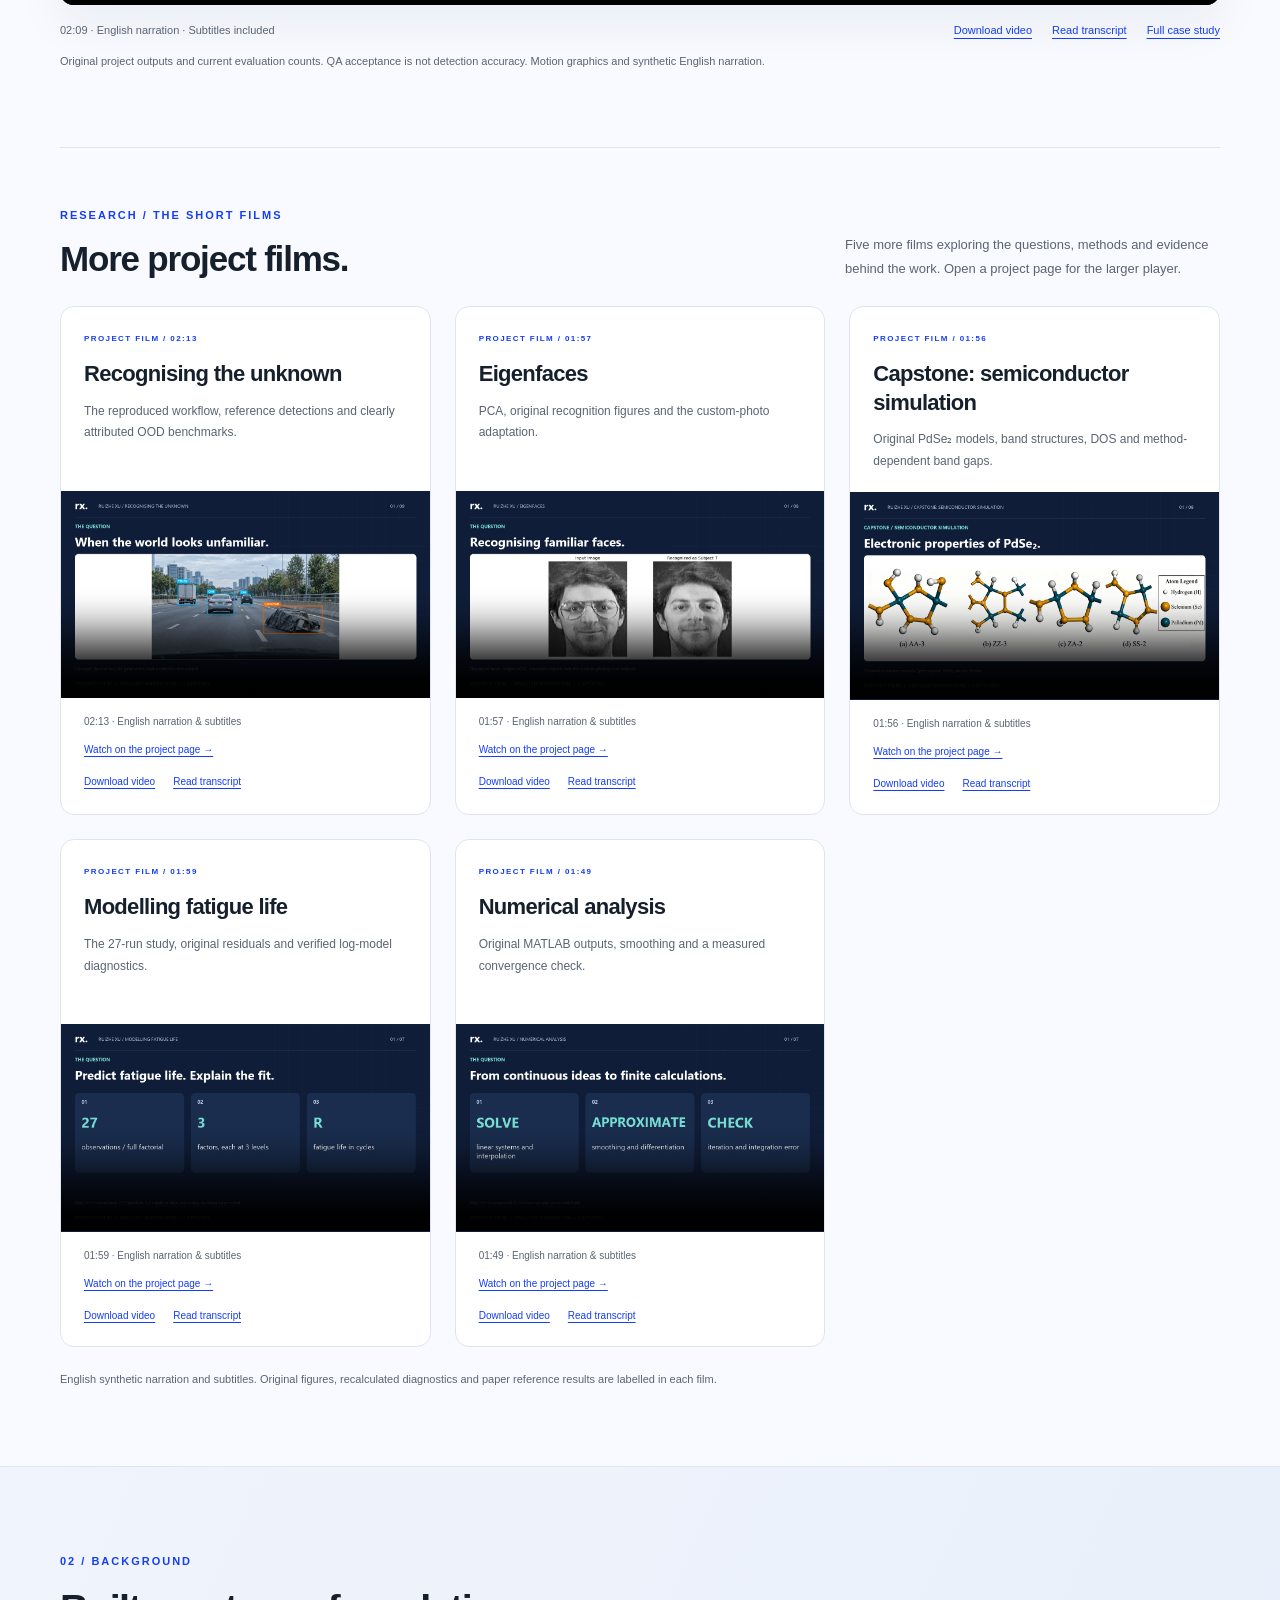
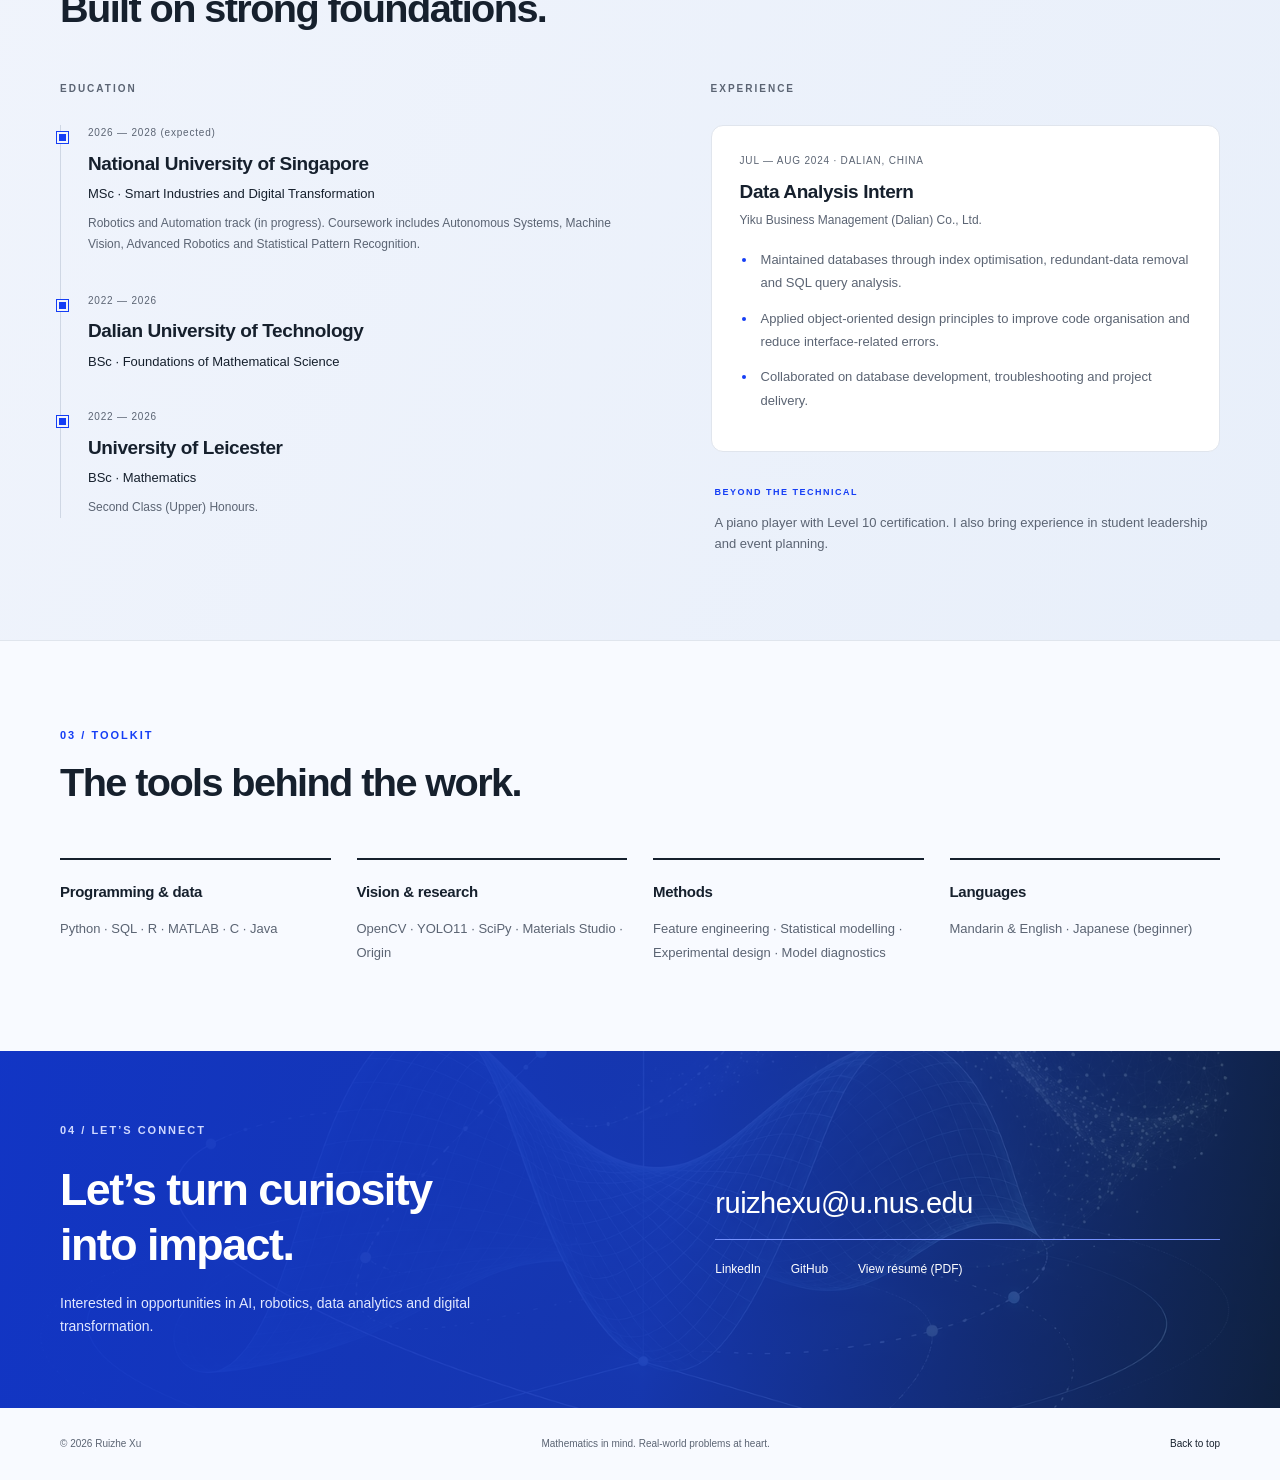
==== commit 87fd0fed: "Align hero caption with resume profile Replace the two hero image caption lines with Robotics, AI & " ====
--- a/index.html
+++ b/index.html
@@ -40,7 +40,7 @@
       </div>
       <figure class="hero-visual abstract-hero">
         <div class="hero-scene"><img src="mathematics-to-embodied-ai.webp" width="1536" height="1024" alt="Concept illustration: mathematical surfaces and vectors flow into a neural network and a perception point cloud, then into a quadruped robot sensing its surroundings and following a planned path." fetchpriority="high"><span class="scene-tag">MATHEMATICS / ROBOTICS / AI</span></div>
-        <figcaption class="abstract-caption"><strong>A mathematical perspective.</strong><span>Geometry · Motion · Learning</span></figcaption>
+        <figcaption class="abstract-caption"><strong>Robotics, AI &amp; Data Analysis</strong><span>Statistical modelling · Computer vision · Computational simulation</span></figcaption>
       </figure>
     </section>
     </div>
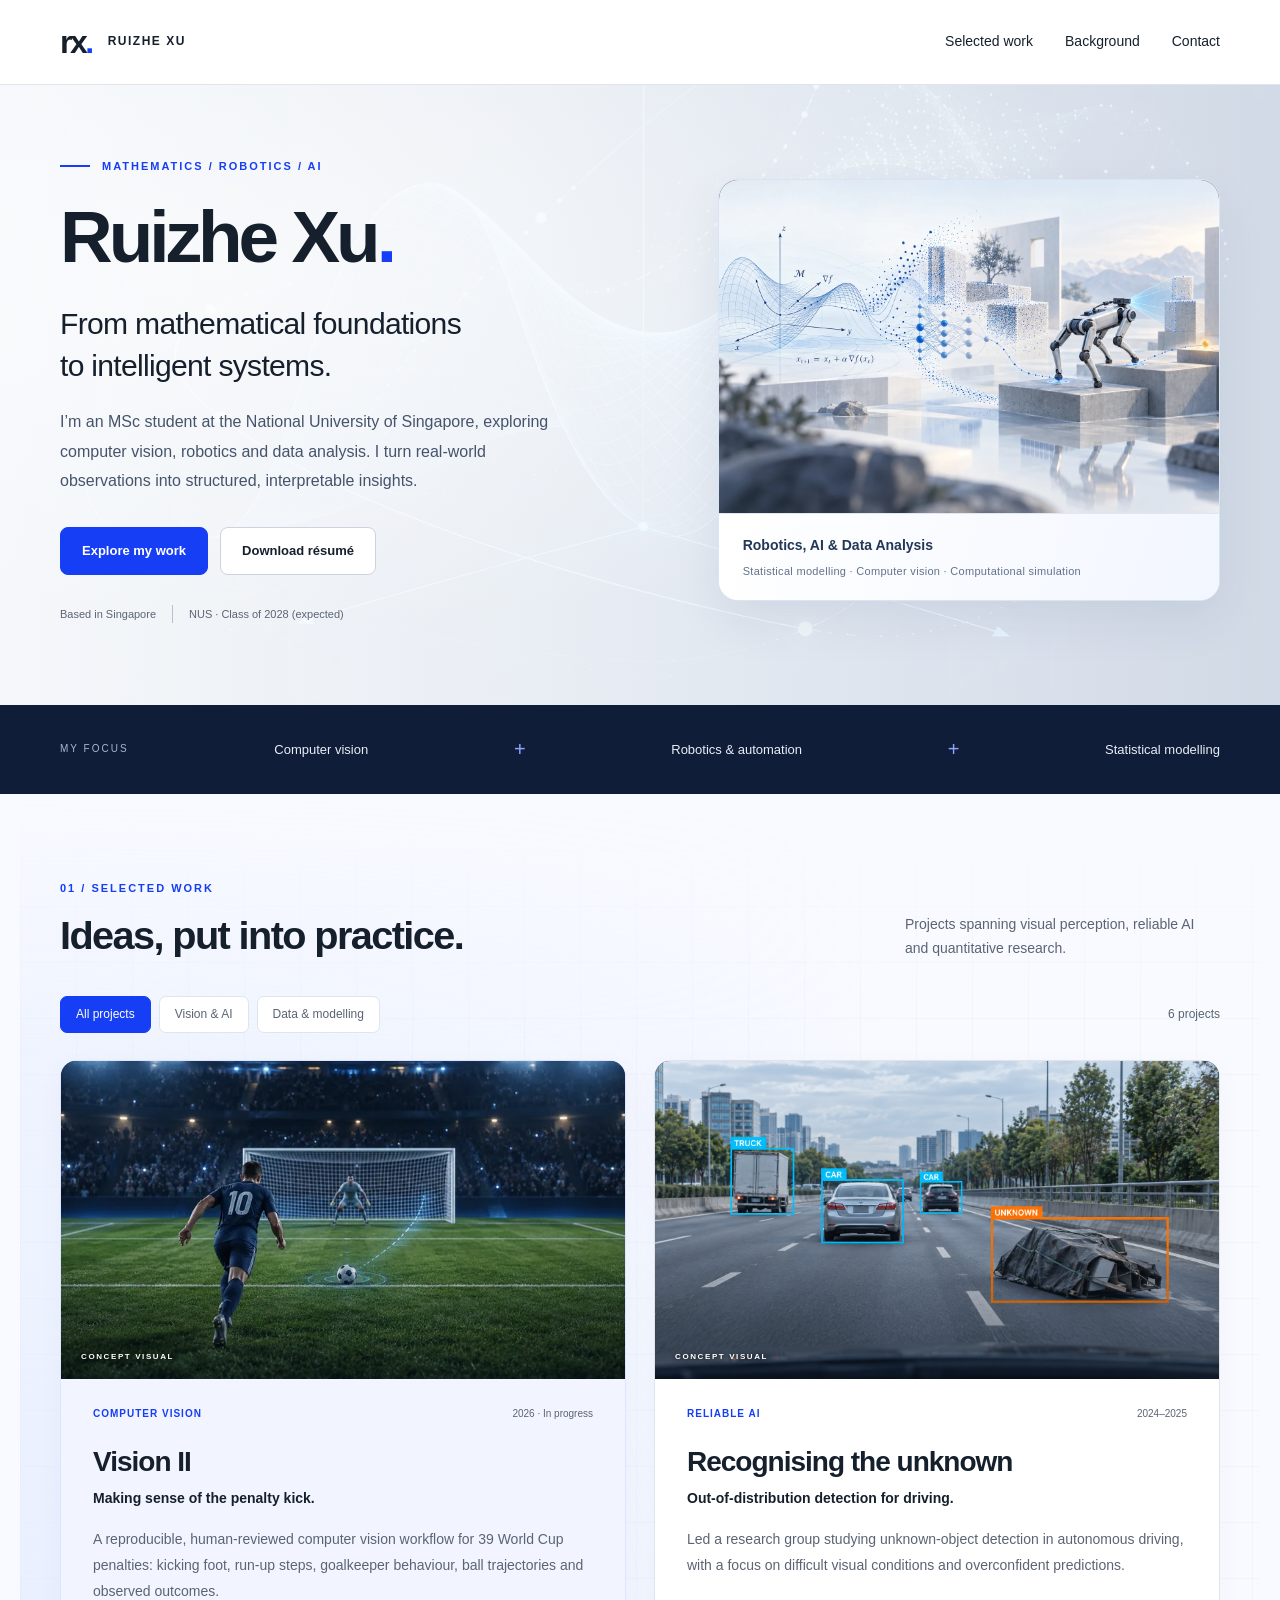
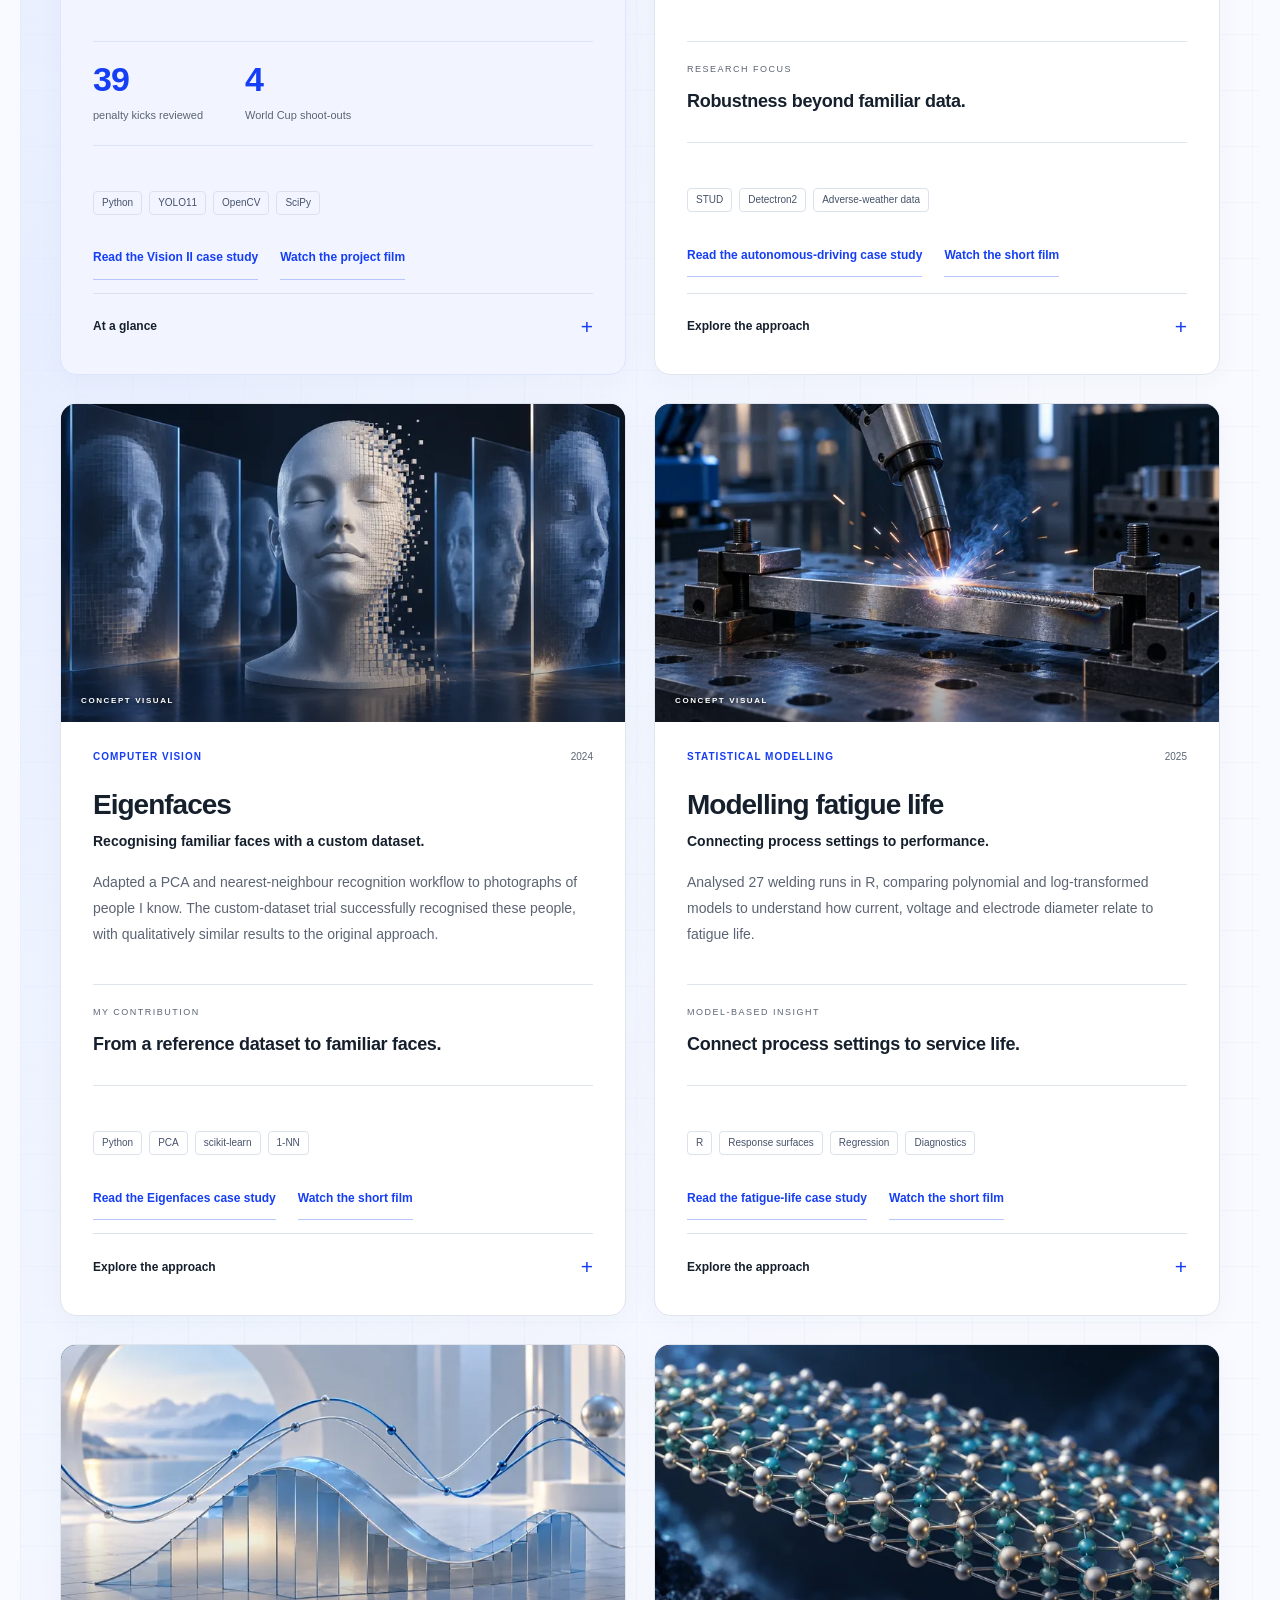
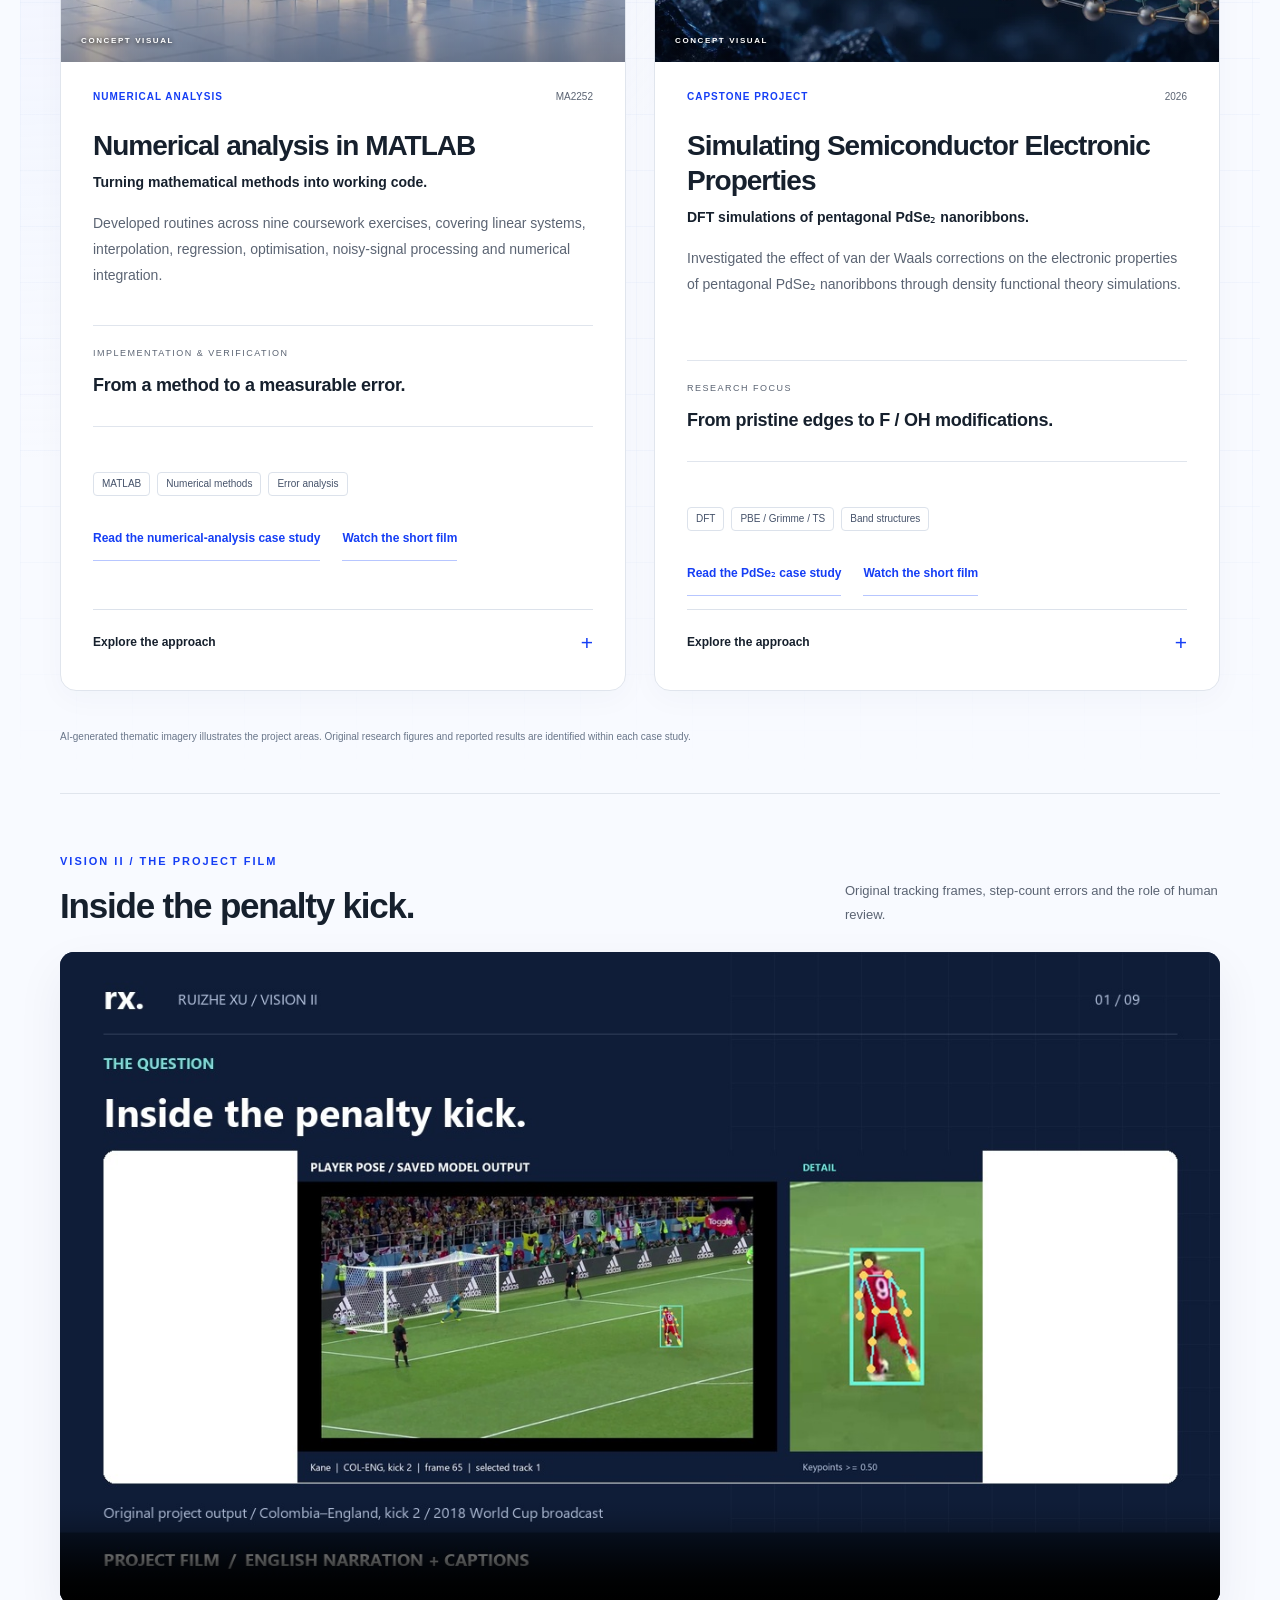
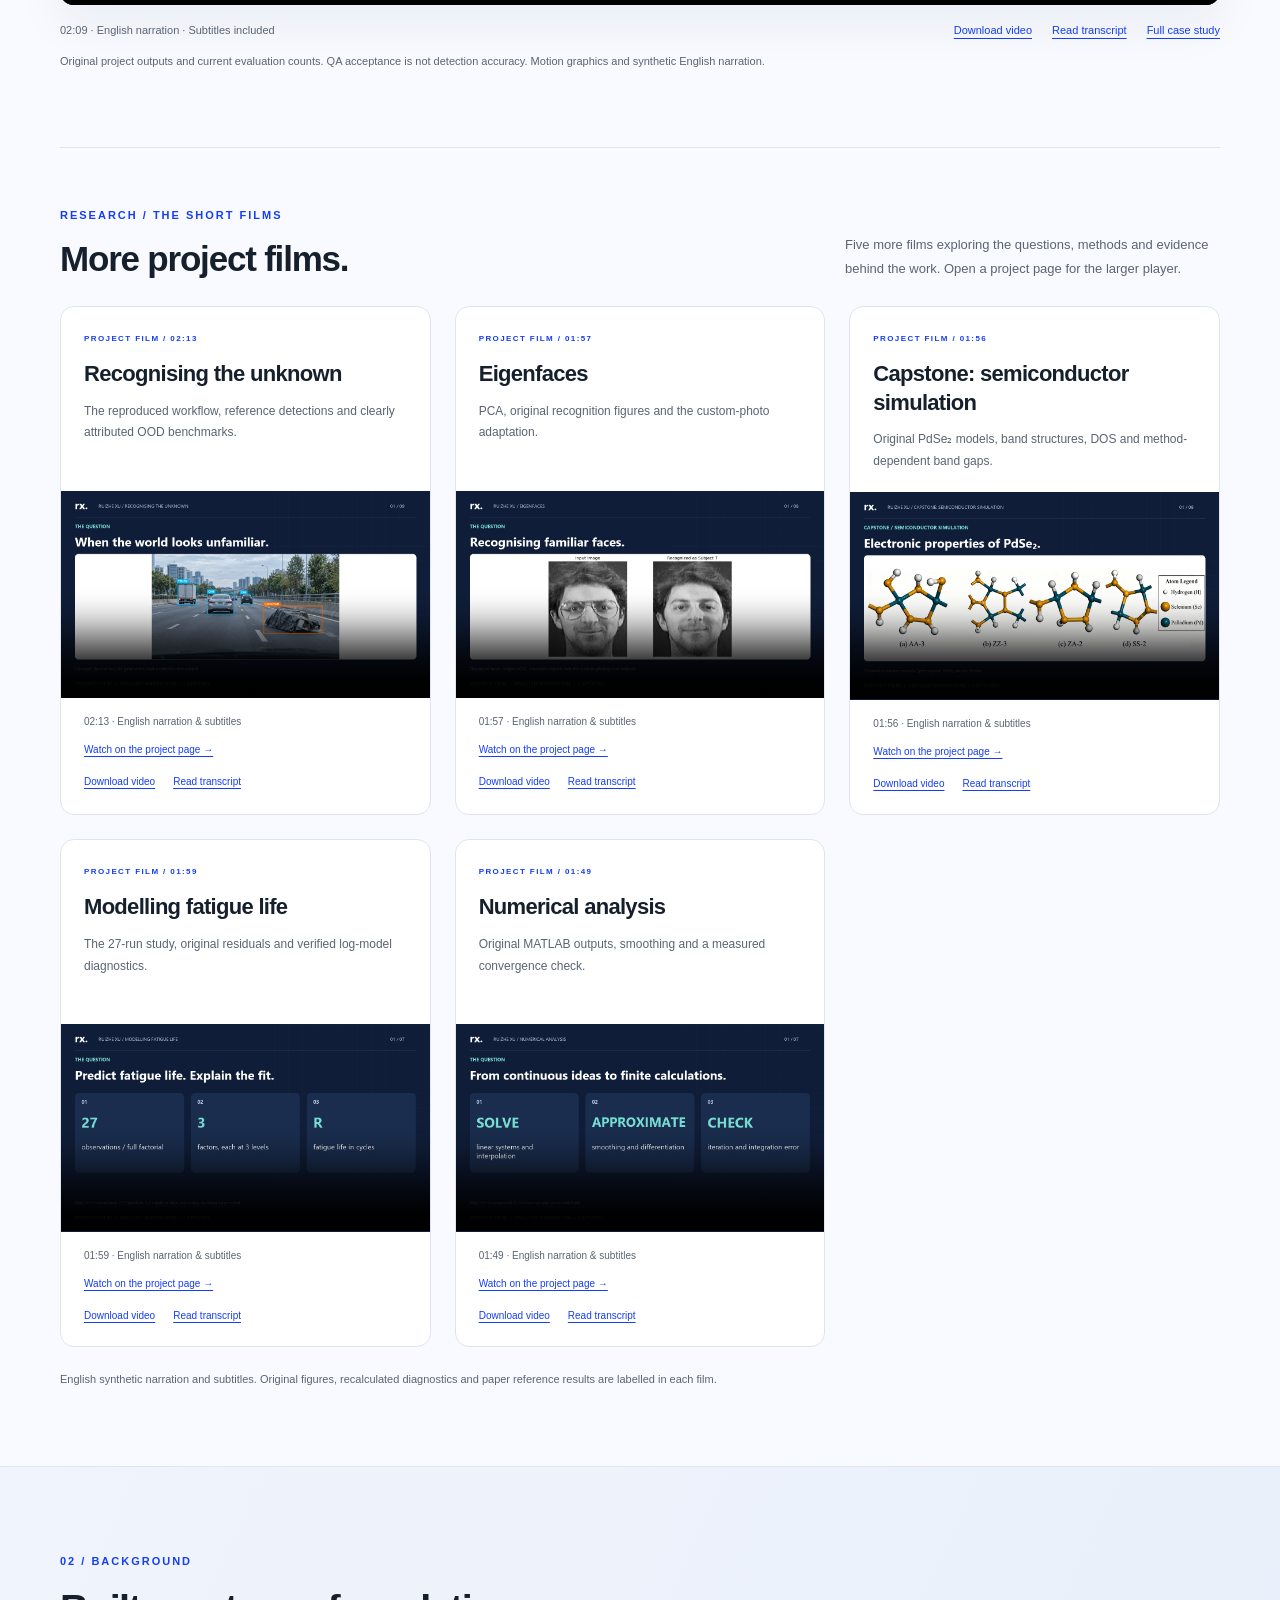
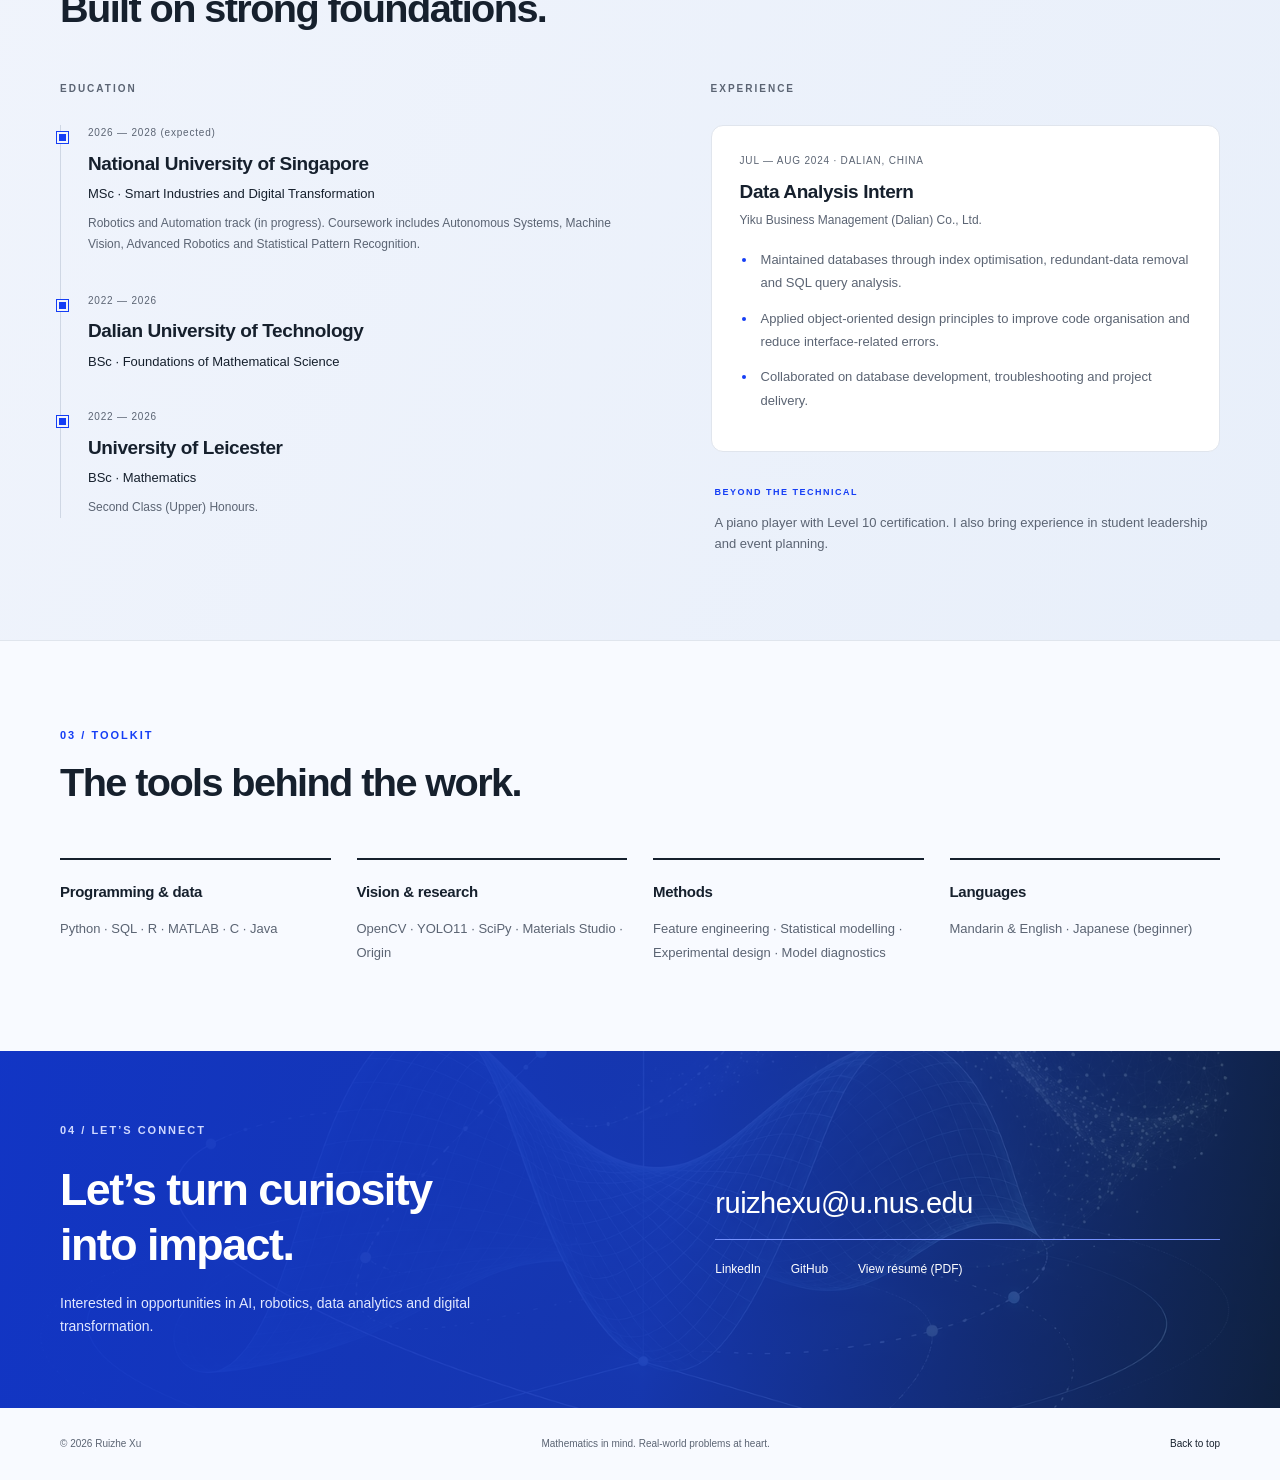
==== commit 3293222b: "Unify the homepage topic label" ====
--- a/index.html
+++ b/index.html
@@ -31,7 +31,7 @@
     <div class="hero-stage">
     <section id="home" class="hero wrap" aria-labelledby="hero-title">
       <div class="hero-copy">
-        <p class="eyebrow"><span class="line"></span><span>ROBOTICS · AI · DATA</span></p>
+        <p class="eyebrow"><span class="line"></span><span>MATHEMATICS / ROBOTICS / AI</span></p>
         <h1 id="hero-title">Ruizhe Xu<span class="name-period">.</span></h1>
         <p class="hero-statement">From mathematical foundations<br>to intelligent systems.</p>
         <p class="hero-description">I’m an MSc student at the National University of Singapore, exploring computer vision, robotics and data analysis. I turn real-world observations into structured, interpretable insights.</p>
@@ -39,7 +39,7 @@
         <div class="hero-meta"><span>Based in Singapore</span><span>NUS · Class of 2028 (expected)</span></div>
       </div>
       <figure class="hero-visual abstract-hero">
-        <div class="hero-scene"><img src="mathematics-to-embodied-ai.webp" width="1536" height="1024" alt="Concept illustration: mathematical surfaces and vectors flow into a neural network and a perception point cloud, then into a quadruped robot sensing its surroundings and following a planned path." fetchpriority="high"><span class="scene-tag">MATHEMATICS / ROBOTICS / AI</span></div>
+        <div class="hero-scene"><img src="mathematics-to-embodied-ai.webp" width="1536" height="1024" alt="Concept illustration: mathematical surfaces and vectors flow into a neural network and a perception point cloud, then into a quadruped robot sensing its surroundings and following a planned path." fetchpriority="high"></div>
         <figcaption class="abstract-caption"><strong>Robotics, AI &amp; Data Analysis</strong><span>Statistical modelling · Computer vision · Computational simulation</span></figcaption>
       </figure>
     </section>
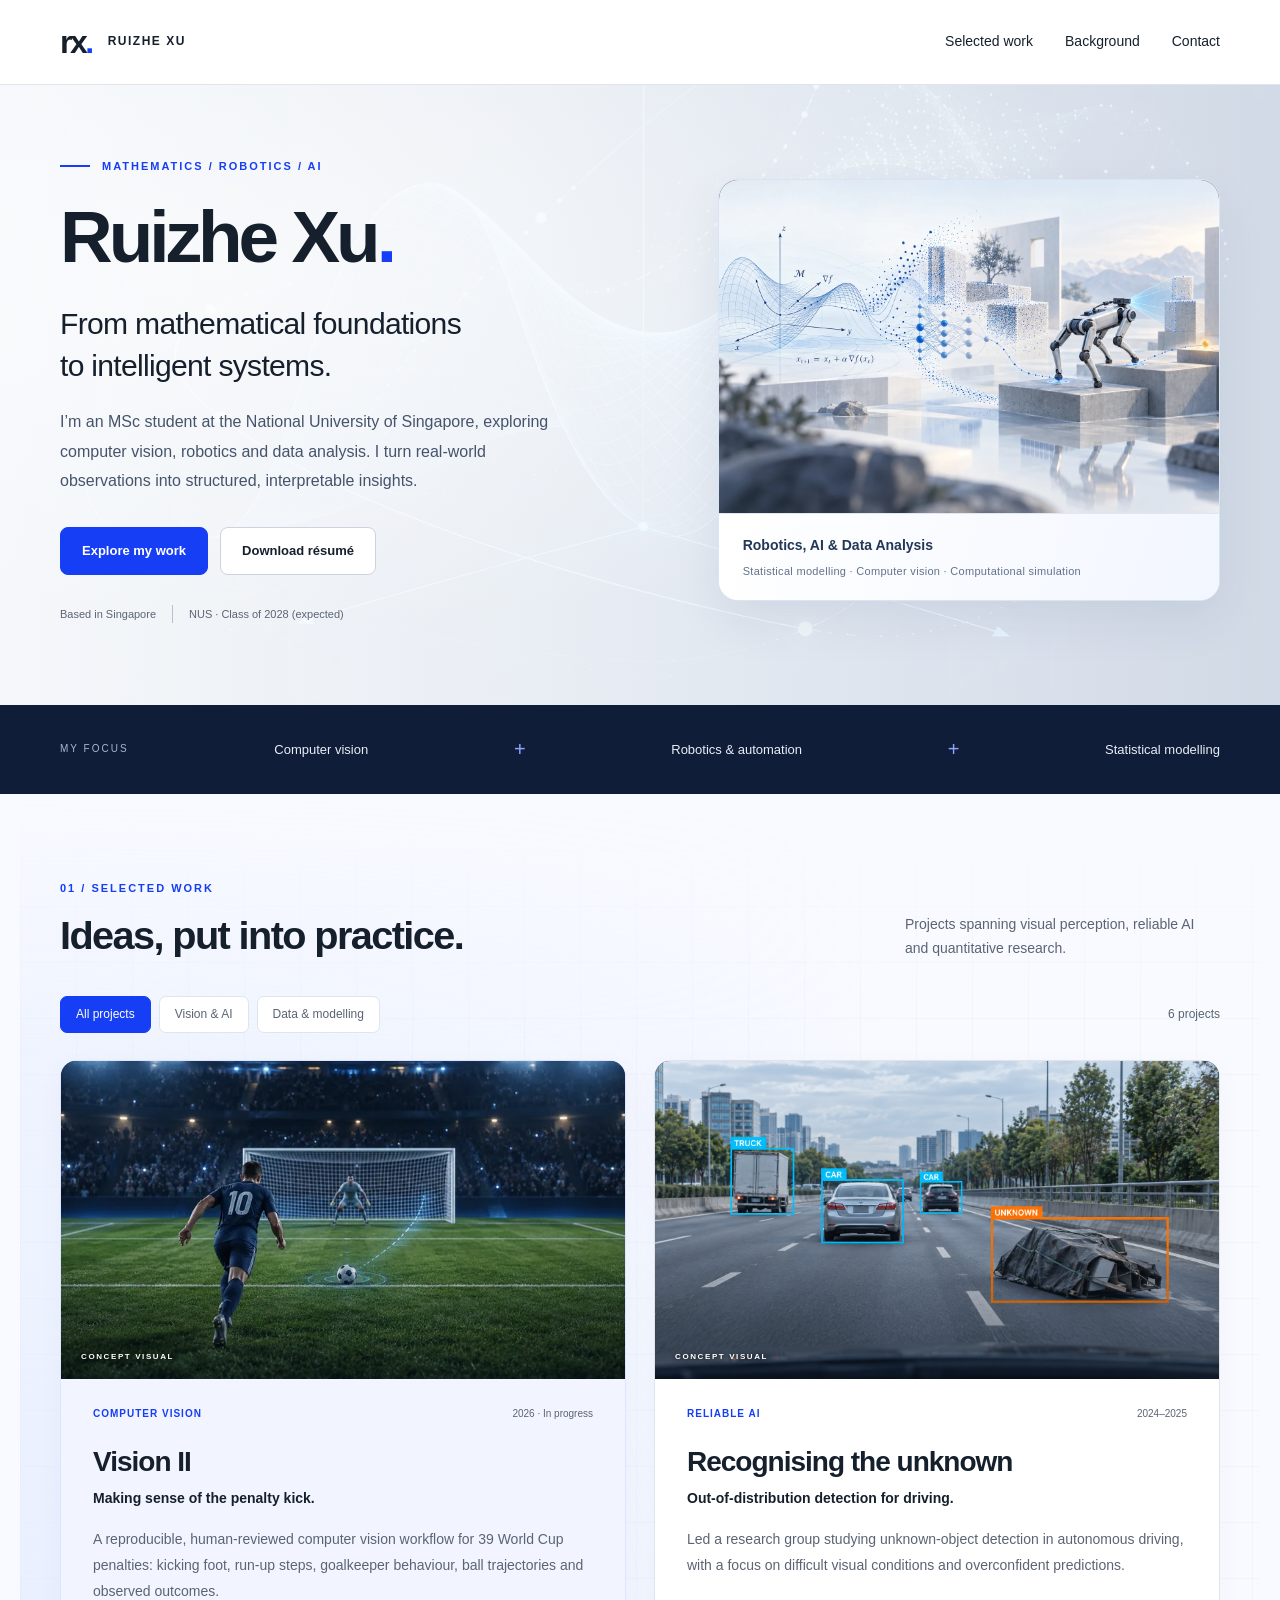
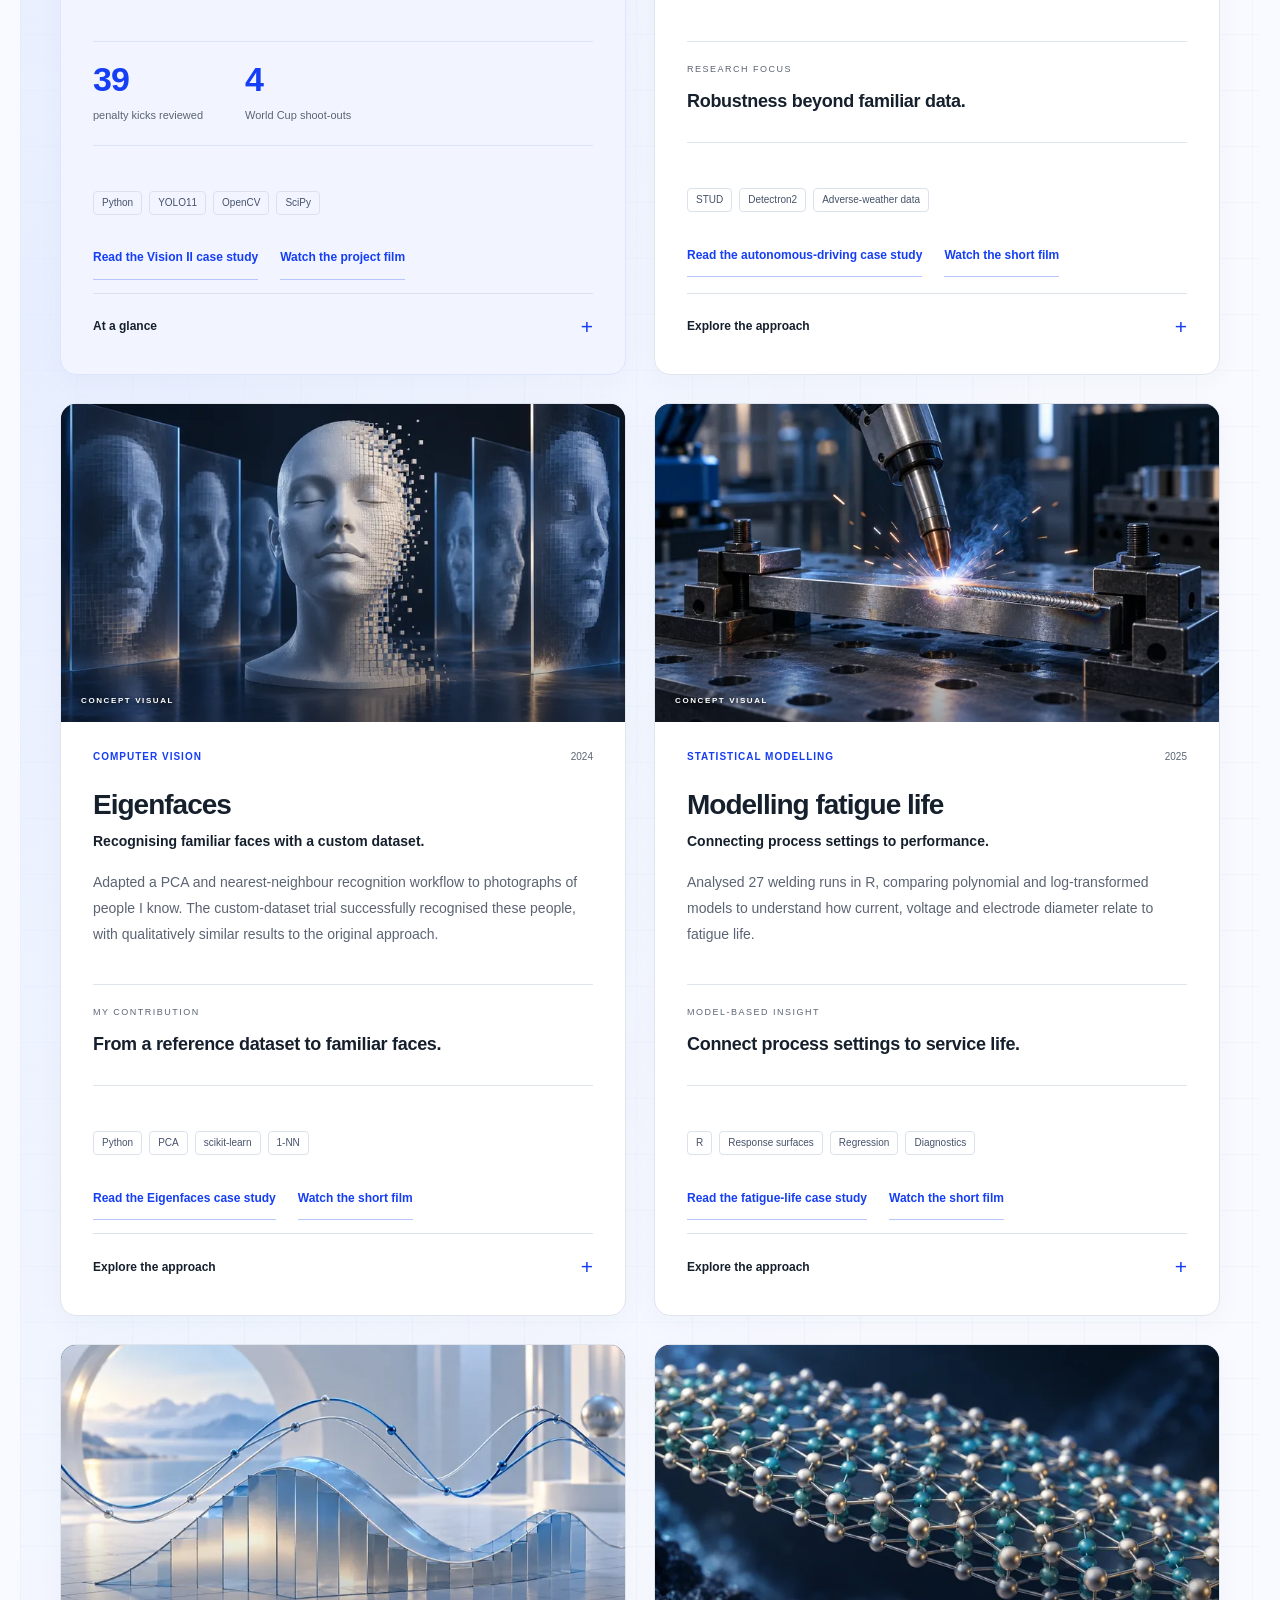
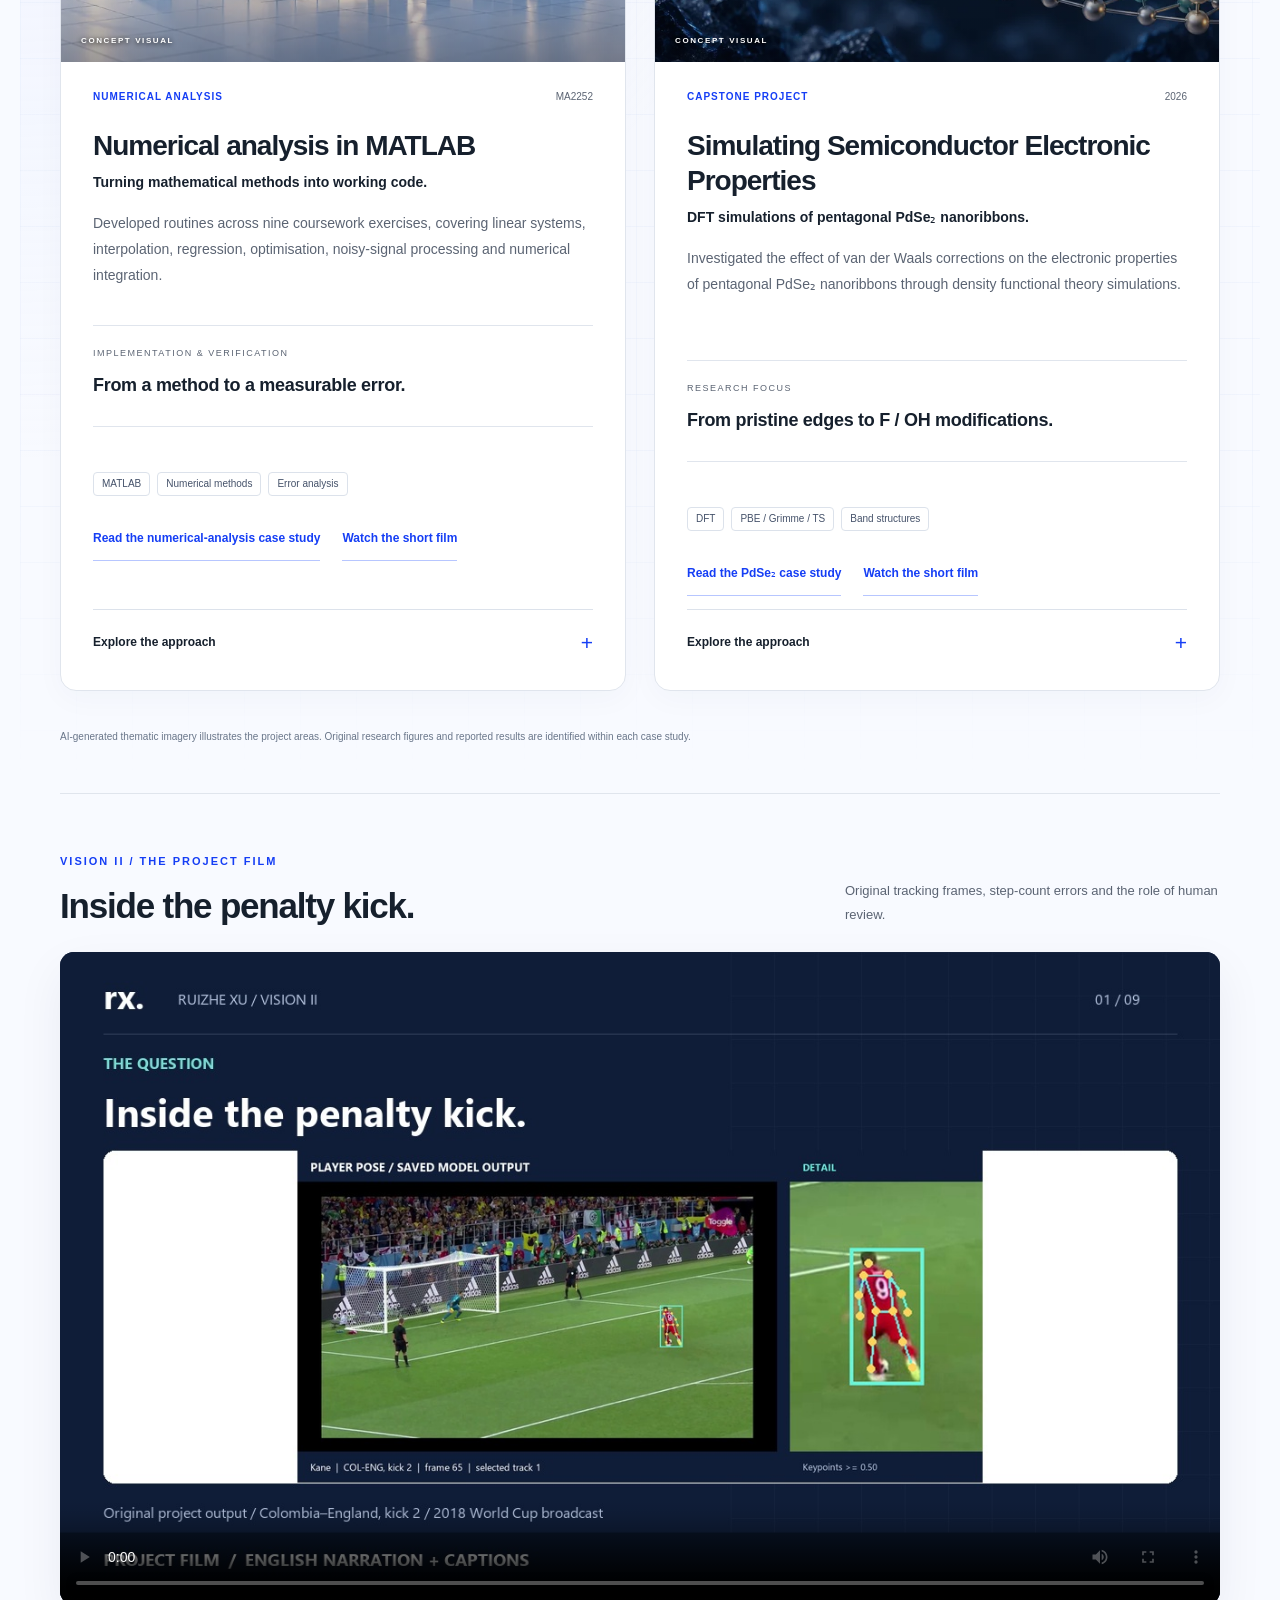
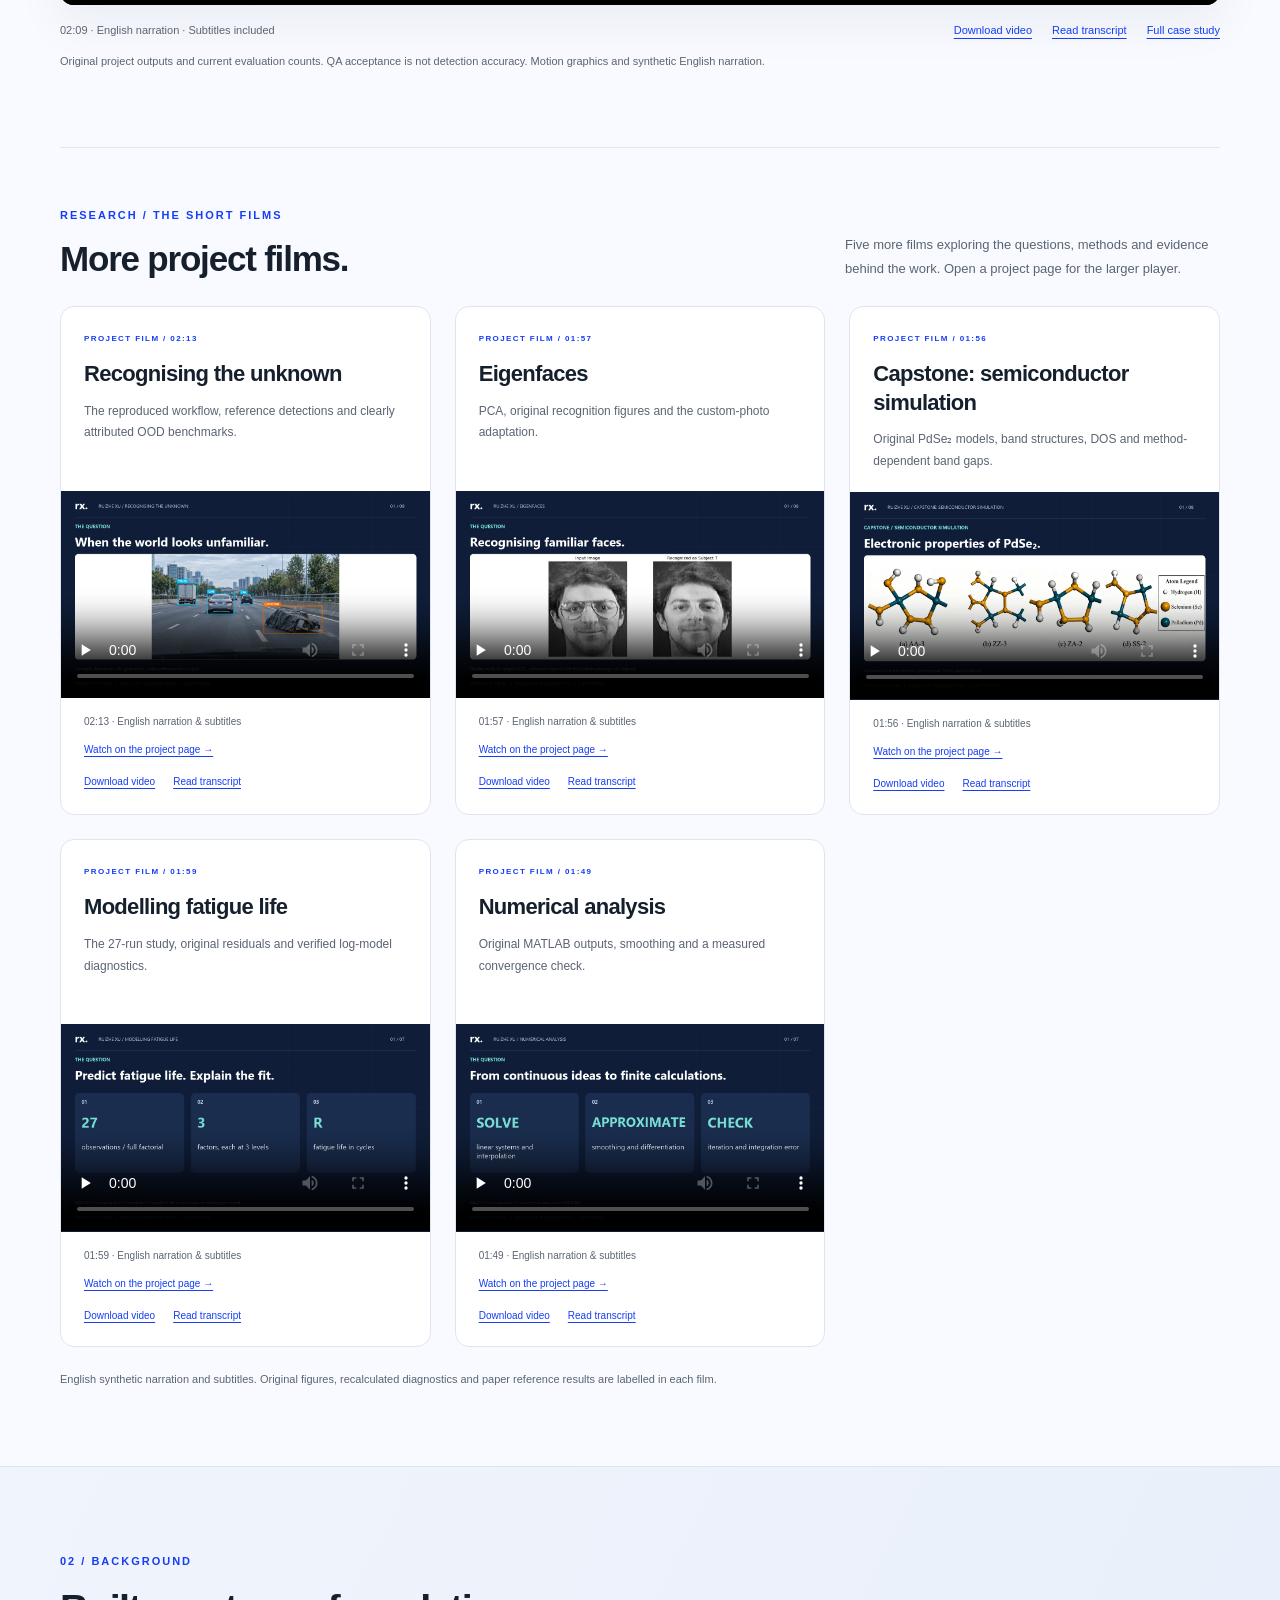
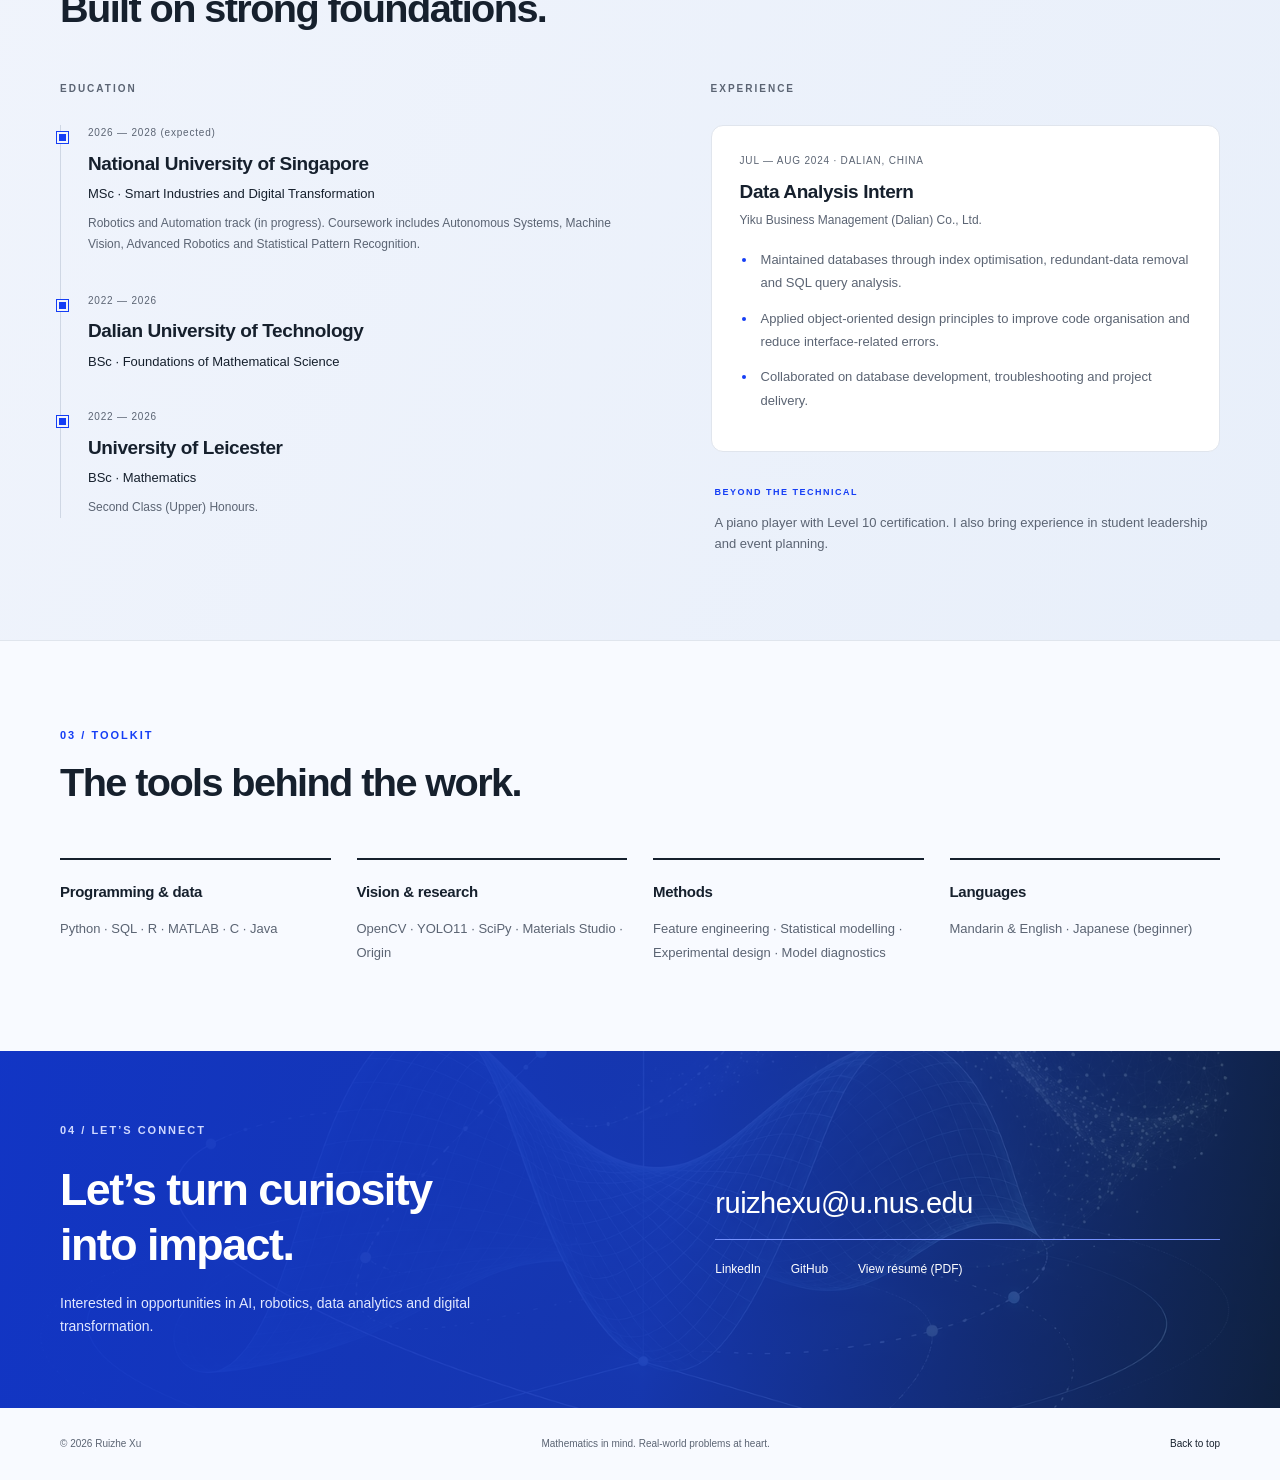
==== commit 69cbc9d8: "Replace resume with the 8 October 2026 version" ====
--- a/index.html
+++ b/index.html
@@ -35,7 +35,7 @@
         <h1 id="hero-title">Ruizhe Xu<span class="name-period">.</span></h1>
         <p class="hero-statement">From mathematical foundations<br>to intelligent systems.</p>
         <p class="hero-description">I’m an MSc student at the National University of Singapore, exploring computer vision, robotics and data analysis. I turn real-world observations into structured, interpretable insights.</p>
-        <div class="hero-actions"><a class="button primary" href="#work">Explore my work</a><a class="button secondary" href="Ruizhe_Xu_Resume.pdf" download>Download résumé</a></div>
+        <div class="hero-actions"><a class="button primary" href="#work">Explore my work</a><a class="button secondary" href="Ruizhe_Xu_Resume.pdf?v=20261008-a1f91683" download>Download résumé</a></div>
         <div class="hero-meta"><span>Based in Singapore</span><span>NUS · Class of 2028 (expected)</span></div>
       </div>
       <figure class="hero-visual abstract-hero">
@@ -127,7 +127,7 @@
       </div><div class="experience"><h3 class="column-label">EXPERIENCE</h3><article class="experience-card"><span class="timeline-date">JUL — AUG 2024 · DALIAN, CHINA</span><h4>Data Analysis Intern</h4><p class="company">Yiku Business Management (Dalian) Co., Ltd.</p><ul><li>Maintained databases through index optimisation, redundant-data removal and SQL query analysis.</li><li>Applied object-oriented design principles to improve code organisation and reduce interface-related errors.</li><li>Collaborated on database development, troubleshooting and project delivery.</li></ul></article><div class="personal-note"><span class="note-label">BEYOND THE TECHNICAL</span><p>A piano player with Level 10 certification. I also bring experience in student leadership and event planning.</p></div></div></div>
     </div></section>
     <section id="toolkit" class="section wrap skills-section" aria-labelledby="skills-title"><div class="section-heading"><div><p class="eyebrow">03 / TOOLKIT</p><h2 id="skills-title">The tools behind the work.</h2></div></div><div class="skills-grid"><div><h3>Programming & data</h3><p>Python · SQL · R · MATLAB · C · Java</p></div><div><h3>Vision & research</h3><p>OpenCV · YOLO11 · SciPy · Materials Studio · Origin</p></div><div><h3>Methods</h3><p>Feature engineering · Statistical modelling · Experimental design · Model diagnostics</p></div><div><h3>Languages</h3><p>Mandarin & English · Japanese (beginner)</p></div></div></section>
-    <section id="contact" class="contact-section" aria-labelledby="contact-title"><div class="wrap contact-inner"><div><p class="eyebrow">04 / LET’S CONNECT</p><h2 id="contact-title">Let’s turn curiosity<br>into impact.</h2><p>Interested in opportunities in AI, robotics, data analytics and digital transformation.</p></div><div class="contact-links"><a class="email-link" href="mailto:ruizhexu@u.nus.edu">ruizhexu@u.nus.edu</a><div class="contact-actions"><a href="https://www.linkedin.com/in/ruizhexu422040/" target="_blank" rel="noopener noreferrer">LinkedIn</a><a href="https://github.com/RX422040" target="_blank" rel="noopener noreferrer">GitHub</a><a href="Ruizhe_Xu_Resume.pdf" target="_blank" rel="noopener">View résumé (PDF)</a></div></div></div></section>
+    <section id="contact" class="contact-section" aria-labelledby="contact-title"><div class="wrap contact-inner"><div><p class="eyebrow">04 / LET’S CONNECT</p><h2 id="contact-title">Let’s turn curiosity<br>into impact.</h2><p>Interested in opportunities in AI, robotics, data analytics and digital transformation.</p></div><div class="contact-links"><a class="email-link" href="mailto:ruizhexu@u.nus.edu">ruizhexu@u.nus.edu</a><div class="contact-actions"><a href="https://www.linkedin.com/in/ruizhexu422040/" target="_blank" rel="noopener noreferrer">LinkedIn</a><a href="https://github.com/RX422040" target="_blank" rel="noopener noreferrer">GitHub</a><a href="Ruizhe_Xu_Resume.pdf?v=20261008-a1f91683" target="_blank" rel="noopener">View résumé (PDF)</a></div></div></div></section>
   </main>
   <footer class="wrap footer"><span>© 2026 Ruizhe Xu</span><span>Mathematics in mind. Real-world problems at heart.</span><a href="#home">Back to top</a></footer>
 </body>
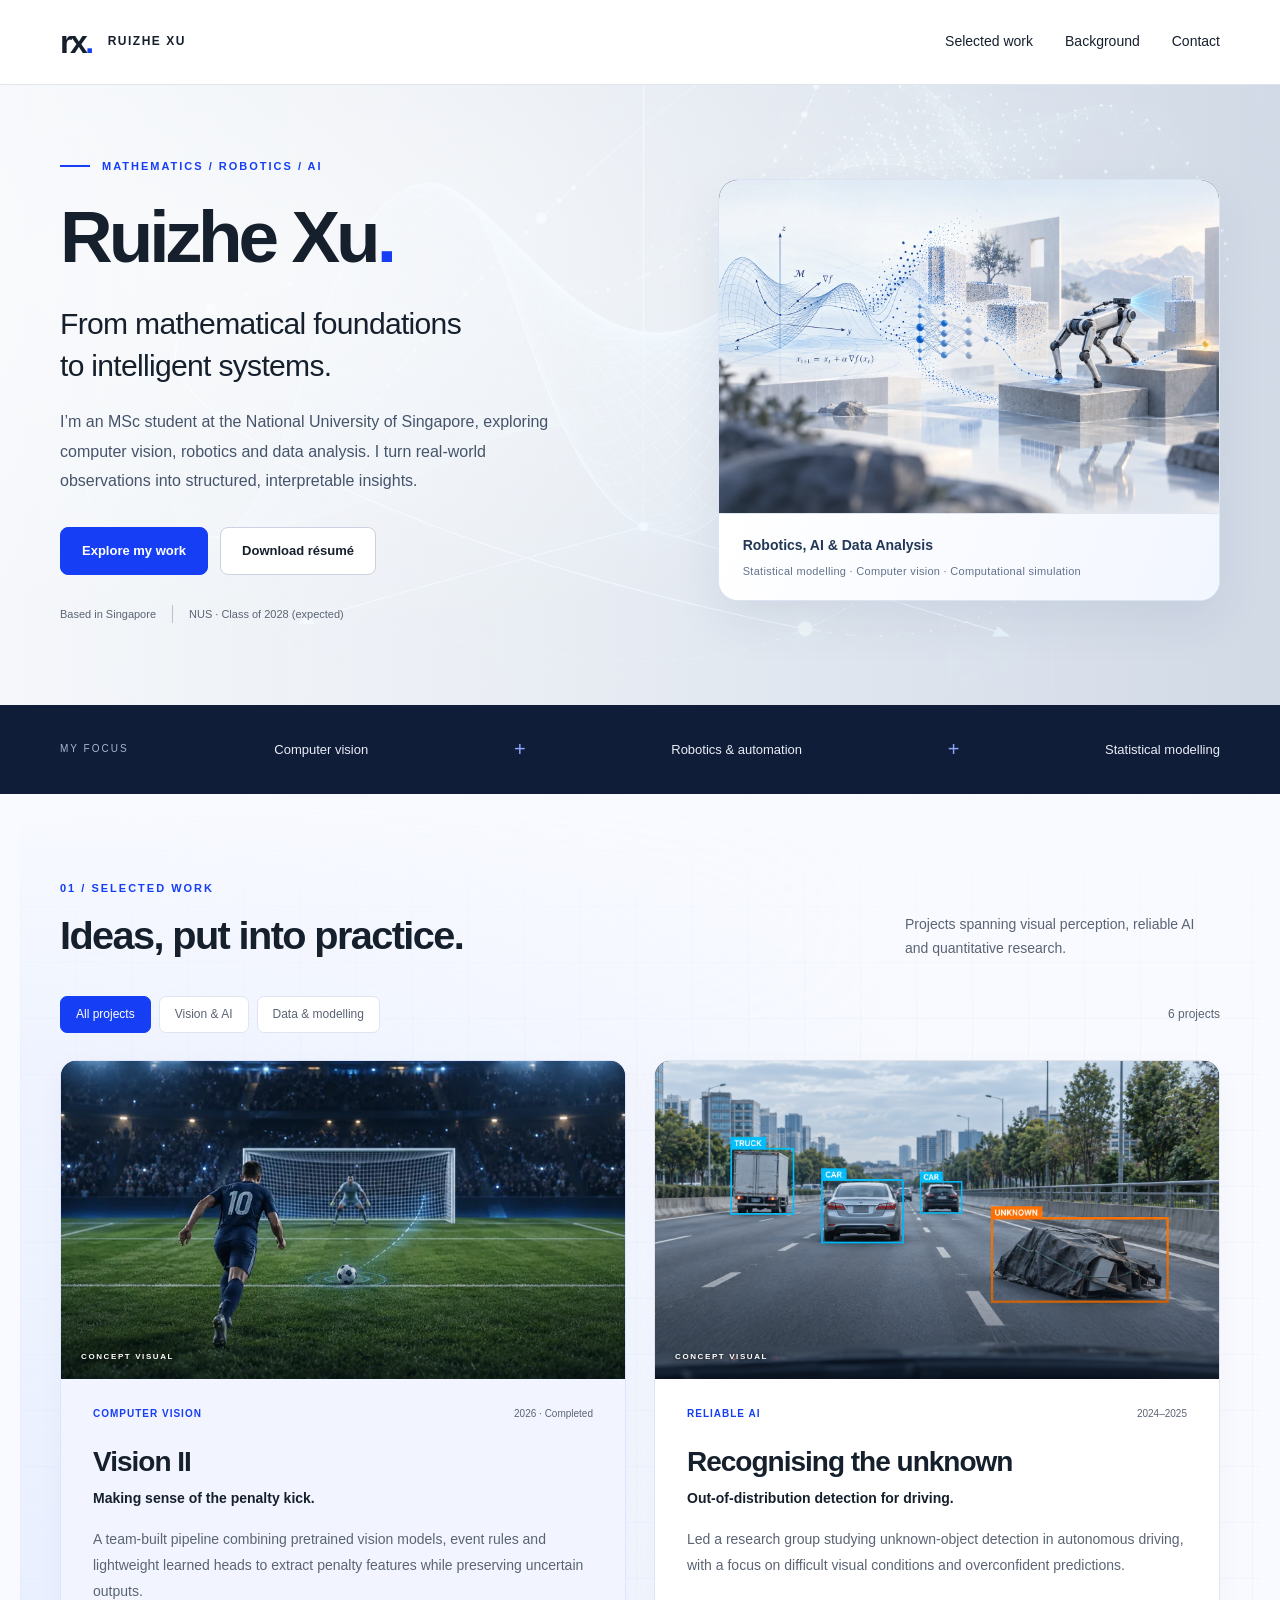
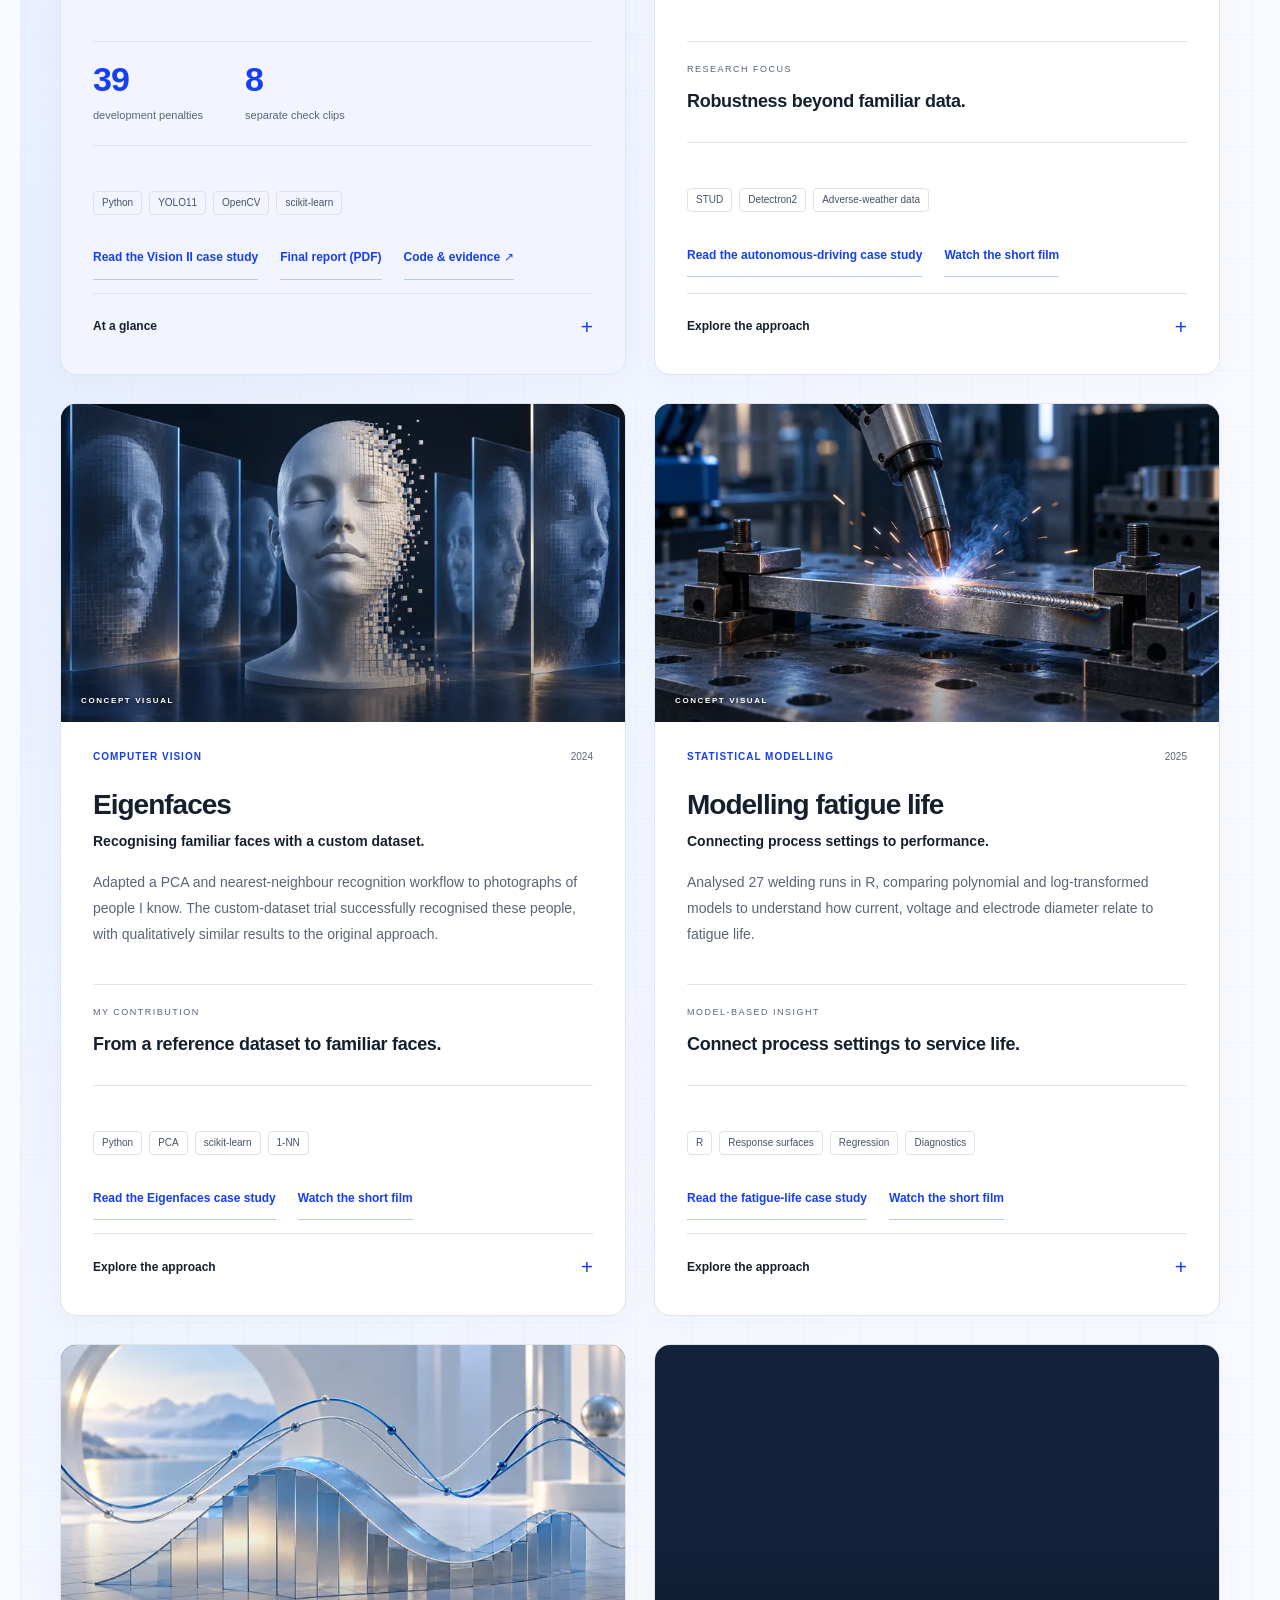
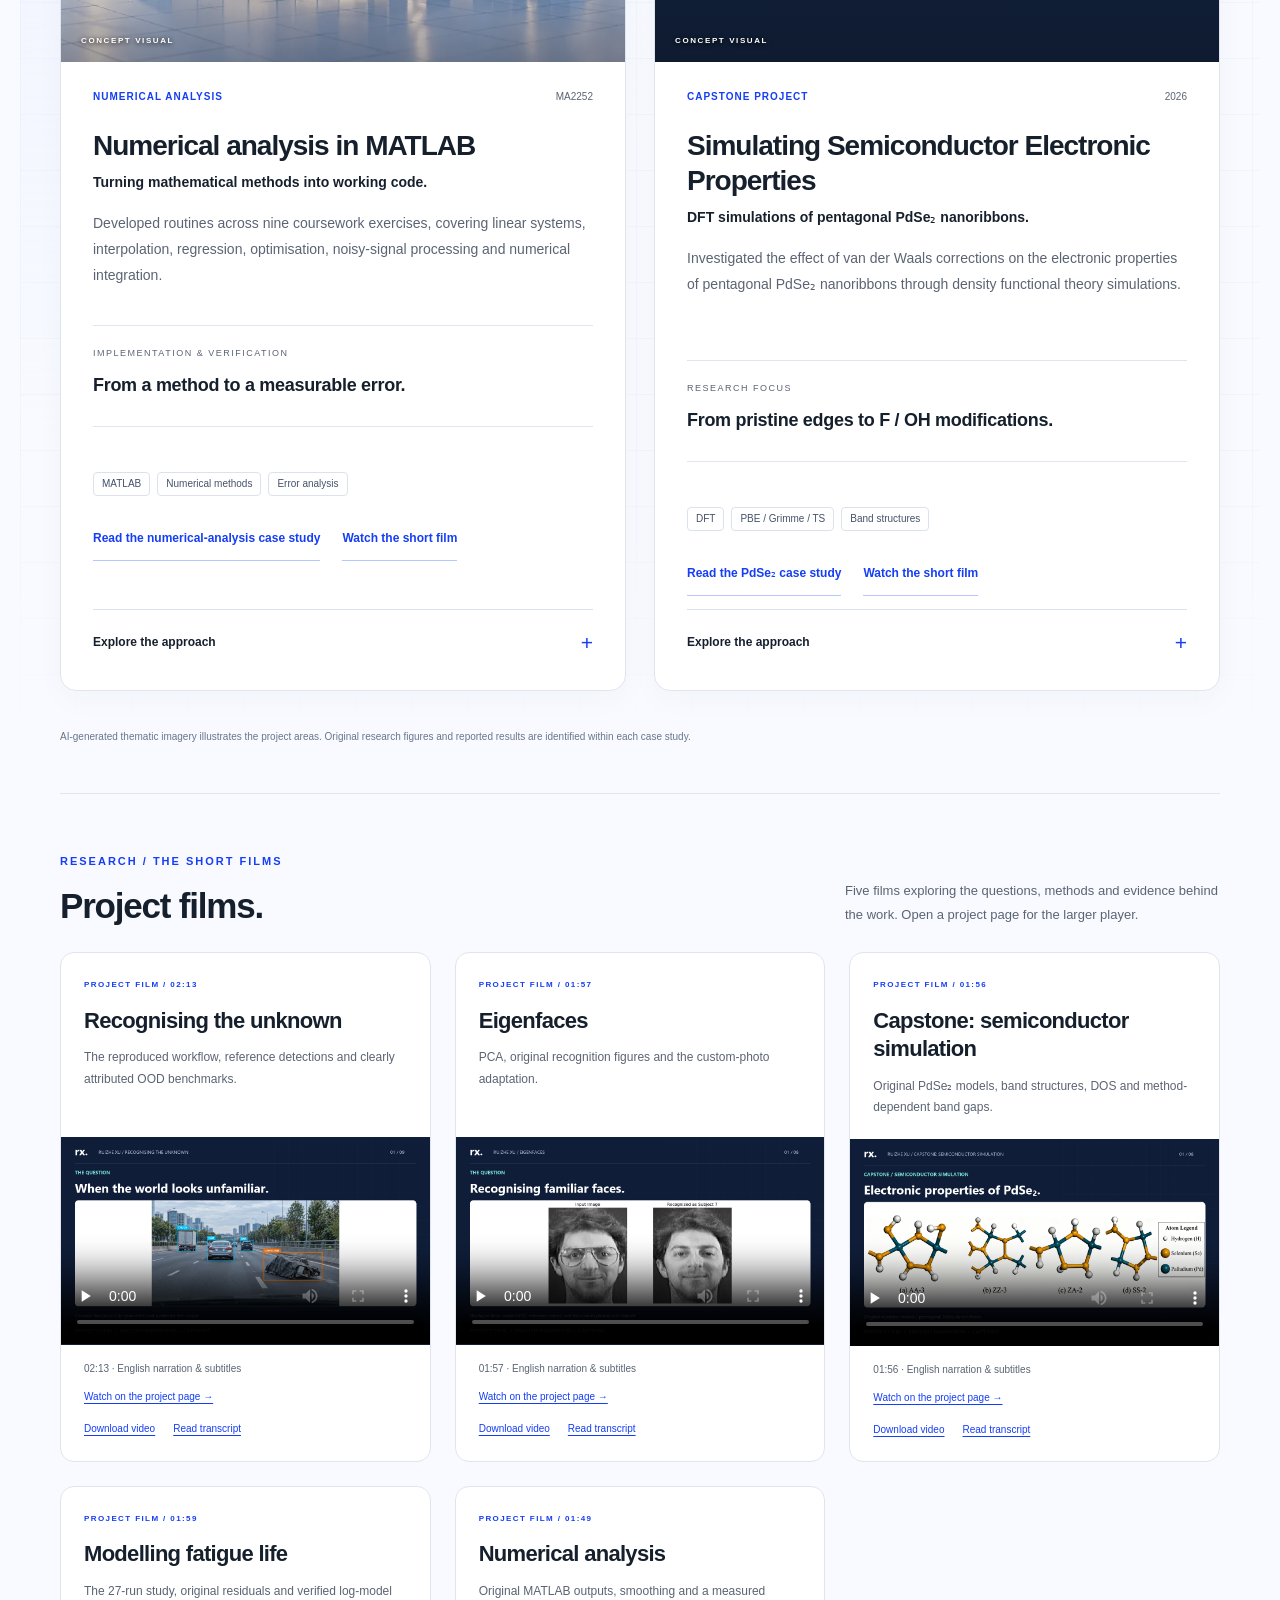
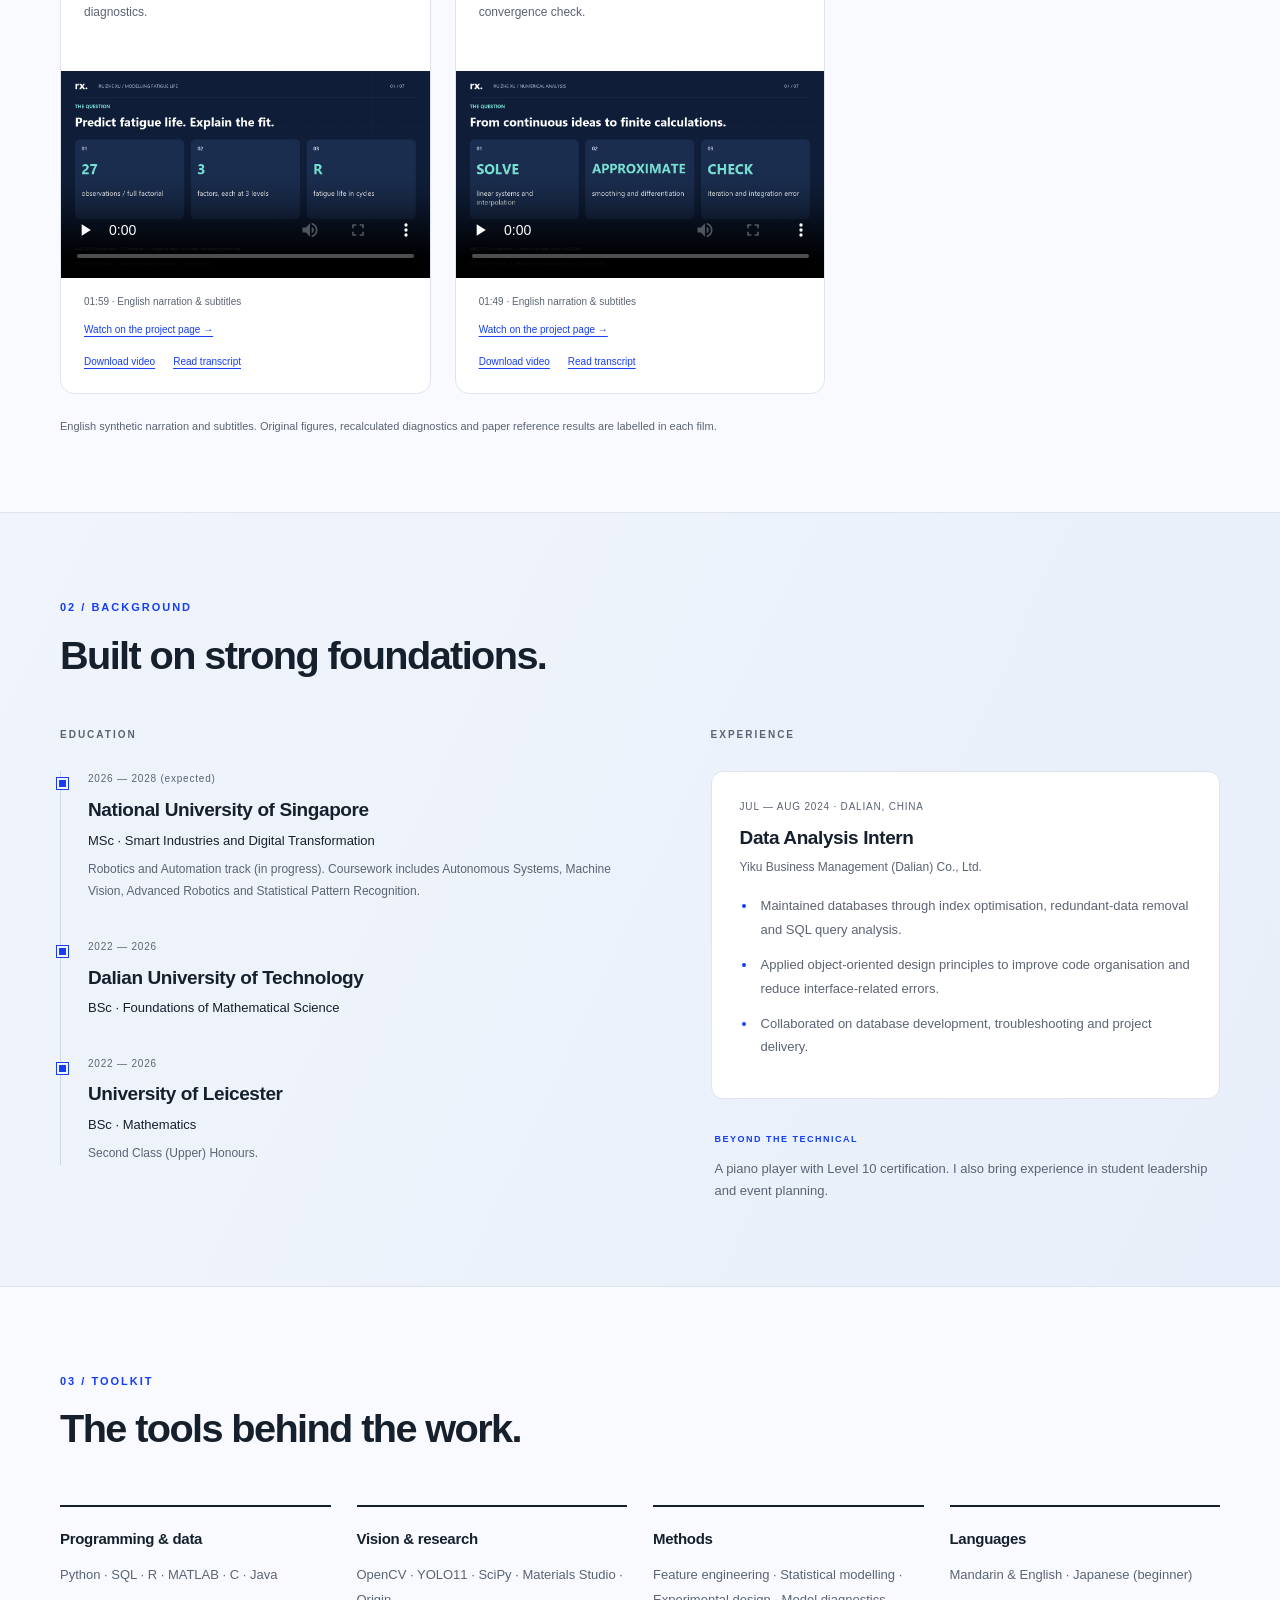
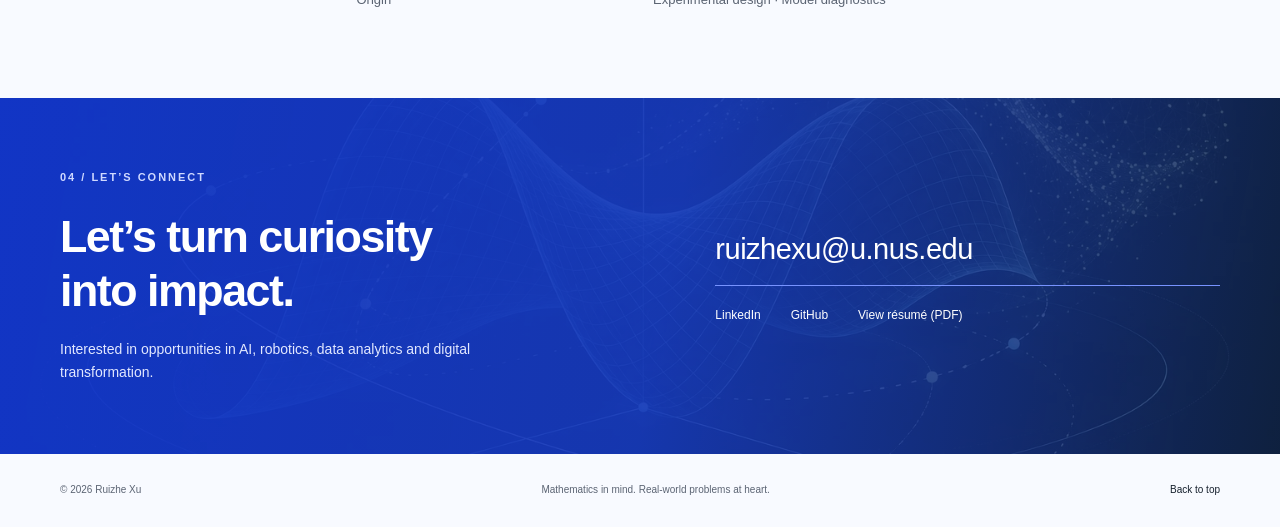
==== commit 09269d39: "Update Vision II portfolio with final report and evaluation evidence" ====
--- a/index.html
+++ b/index.html
@@ -51,13 +51,13 @@
       <div class="project-grid">
         <article class="project featured" data-category="vision">
           <a class="project-cover" href="vision-ii.html" aria-label="Explore Vision II"><img src="visual-vision-card.webp" width="768" height="512" loading="lazy" decoding="async" alt="A football penalty scene with conceptual tracking cues."><span class="cover-note">CONCEPT VISUAL</span></a>
-          <div class="project-top"><span class="project-type">COMPUTER VISION</span><span class="project-date">2026 · In progress</span></div>
+          <div class="project-top"><span class="project-type">COMPUTER VISION</span><span class="project-date">2026 · Completed</span></div>
           <h3>Vision II</h3><p class="project-subtitle">Making sense of the penalty kick.</p>
-          <p>A reproducible, human-reviewed computer vision workflow for 39 World Cup penalties: kicking foot, run-up steps, goalkeeper behaviour, ball trajectories and observed outcomes.</p>
-          <div class="project-stats"><div><strong>39</strong><span>penalty kicks reviewed</span></div><div><strong>4</strong><span>World Cup shoot-outs</span></div></div>
-          <div class="tags"><span>Python</span><span>YOLO11</span><span>OpenCV</span><span>SciPy</span></div>
-          <div class="project-actions"><a class="case-link" href="vision-ii.html">Read the Vision II case study</a><a class="case-link" href="#vision-film">Watch the project film</a></div>
-          <details><summary>At a glance</summary><div class="detail-body"><p>Pretrained YOLO11 models provide visual observations. Project-specific rules extract features, optical flow compensates for camera motion, and motion-constrained beam search associates ball detections.</p><p>All 39 kicks have manually confirmed step counts. The automatic step baseline has an MAE of 2.66 steps across 35 successful runs. Goalkeeper and ball outputs retain review flags for uncertain cases.</p><p>The full case study includes methodology, evaluation, code attribution and an interactive explorer of all 39 penalties.</p><p class="role">Group project · Aug–Nov 2026 (planned)</p></div></details>
+          <p>A team-built pipeline combining pretrained vision models, event rules and lightweight learned heads to extract penalty features while preserving uncertain outputs.</p>
+          <div class="project-stats"><div><strong>39</strong><span>development penalties</span></div><div><strong>8</strong><span>separate check clips</span></div></div>
+          <div class="tags"><span>Python</span><span>YOLO11</span><span>OpenCV</span><span>scikit-learn</span></div>
+          <div class="project-actions"><a class="case-link" href="vision-ii.html">Read the Vision II case study</a><a class="case-link" href="vision-ii-final-report-2026-10-30.pdf">Final report (PDF)</a><a class="case-link" href="https://github.com/RX422040/vision-ii-penalty-analysis" target="_blank" rel="noopener noreferrer">Code &amp; evidence ↗</a></div>
+          <details><summary>At a glance</summary><div class="detail-body"><p>The learned kicking-foot head improved development macro-F1 from 0.50 to 0.72 under leave-one-match-out evaluation. The landing head matched 125 of 156 human landings in 27 comparable windows, with count MAE 0.89.</p><p>These are single-reviewer development comparisons. In the separate eight-clip 2022 check, every run completed but strict kicking-foot agreement was 3 of 8; outcome and height remained unknown.</p><p>The final report records improvements, unsuccessful methods and unresolved camera-angle timings. Execution, coverage and accuracy are reported separately.</p><p class="role">Team member · NUS IND5003 Group 19 · Final report, October 2026</p></div></details>
         </article>
         <article class="project" data-category="vision">
           <a class="project-cover" href="autonomous-driving.html" aria-label="Explore Recognising the unknown"><img src="visual-driving-detection.png" width="1672" height="941" loading="lazy" decoding="async" alt="Road perception concept: cars and a truck marked with blue detection boxes, and an unfamiliar road obstacle highlighted in orange as UNKNOWN."><span class="cover-note">CONCEPT VISUAL</span></a>
@@ -114,9 +114,8 @@
 
     <p class="wrap visual-credit">AI-generated thematic imagery illustrates the project areas. Original research figures and reported results are identified within each case study.</p>
 
-    <section id="vision-film" class="film-section wrap case-project-film" aria-labelledby="film-title"><div class="film-heading"><div><p class="eyebrow">VISION II / THE PROJECT FILM</p><h2 id="film-title">Inside the penalty kick.</h2></div><p>Original tracking frames, step-count errors and the role of human review.</p></div><figure class="film-player"><video controls playsinline preload="metadata" poster="vision-ii-poster-v2.jpg" aria-label="Vision II project film with English narration and subtitles" width="1280" height="720"><source src="vision-ii-film-v2.mp4" type="video/mp4"><track src="vision-ii-en-v2.vtt" kind="captions" srclang="en" label="English">Your browser does not support embedded video. <a href="vision-ii-film-v2.mp4">Download the film</a>.</video><figcaption><span>02:09 · English narration · Subtitles included</span><span class="film-links"><a href="vision-ii-film-v2.mp4" download>Download video</a><a href="vision-ii-transcript-v2.txt">Read transcript</a><a href="vision-ii.html">Full case study</a></span></figcaption></figure><p class="film-note">Original project outputs and current evaluation counts. QA acceptance is not detection accuracy. Motion graphics and synthetic English narration.</p></section>
 <!-- PROJECT FILM GALLERY START -->
-<section id="project-films" class="film-section wrap film-library" aria-labelledby="project-films-title"><div class="film-heading"><div><p class="eyebrow">RESEARCH / THE SHORT FILMS</p><h2 id="project-films-title">More project films.</h2></div><p>Five more films exploring the questions, methods and evidence behind the work. Open a project page for the larger player.</p></div><div class="film-gallery"><article class="film-card" id="unknown-film"><div class="film-card-heading"><span class="eyebrow">PROJECT FILM / 02:13</span><h3>Recognising the unknown</h3><p>The reproduced workflow, reference detections and clearly attributed OOD benchmarks.</p></div><figure class="film-player"><video controls playsinline preload="none" poster="unknown-poster-v2.jpg" aria-label="Recognising the unknown project film with English narration and subtitles" width="1280" height="720"><source src="unknown-film-v2.mp4" type="video/mp4"><track src="unknown-en-v2.vtt" kind="captions" srclang="en" label="English">Your browser does not support embedded video. <a href="unknown-film-v2.mp4">Download the film</a>.</video><figcaption><span>02:13 · English narration &amp; subtitles</span><a href="autonomous-driving.html#project-film">Watch on the project page →</a></figcaption></figure><div class="film-card-links"><a href="unknown-film-v2.mp4" download>Download video</a><a href="unknown-transcript-v2.txt">Read transcript</a></div></article><article class="film-card" id="eigenfaces-film"><div class="film-card-heading"><span class="eyebrow">PROJECT FILM / 01:57</span><h3>Eigenfaces</h3><p>PCA, original recognition figures and the custom-photo adaptation.</p></div><figure class="film-player"><video controls playsinline preload="none" poster="eigenfaces-poster-v2.jpg" aria-label="Eigenfaces project film with English narration and subtitles" width="1280" height="720"><source src="eigenfaces-film-v2.mp4" type="video/mp4"><track src="eigenfaces-en-v2.vtt" kind="captions" srclang="en" label="English">Your browser does not support embedded video. <a href="eigenfaces-film-v2.mp4">Download the film</a>.</video><figcaption><span>01:57 · English narration &amp; subtitles</span><a href="eigenfaces.html#project-film">Watch on the project page →</a></figcaption></figure><div class="film-card-links"><a href="eigenfaces-film-v2.mp4" download>Download video</a><a href="eigenfaces-transcript-v2.txt">Read transcript</a></div></article><article class="film-card" id="pdse2-film"><div class="film-card-heading"><span class="eyebrow">PROJECT FILM / 01:56</span><h3>Capstone: semiconductor simulation</h3><p>Original PdSe₂ models, band structures, DOS and method-dependent band gaps.</p></div><figure class="film-player"><video controls playsinline preload="none" poster="pdse2-poster-v2.jpg" aria-label="Capstone: semiconductor simulation project film with English narration and subtitles" width="1280" height="720"><source src="pdse2-film-v2.mp4" type="video/mp4"><track src="pdse2-en-v2.vtt" kind="captions" srclang="en" label="English">Your browser does not support embedded video. <a href="pdse2-film-v2.mp4">Download the film</a>.</video><figcaption><span>01:56 · English narration &amp; subtitles</span><a href="pdse2.html#project-film">Watch on the project page →</a></figcaption></figure><div class="film-card-links"><a href="pdse2-film-v2.mp4" download>Download video</a><a href="pdse2-transcript-v2.txt">Read transcript</a></div></article><article class="film-card" id="fatigue-film"><div class="film-card-heading"><span class="eyebrow">PROJECT FILM / 01:59</span><h3>Modelling fatigue life</h3><p>The 27-run study, original residuals and verified log-model diagnostics.</p></div><figure class="film-player"><video controls playsinline preload="none" poster="fatigue-poster-v2.jpg" aria-label="Modelling fatigue life project film with English narration and subtitles" width="1280" height="720"><source src="fatigue-film-v2.mp4" type="video/mp4"><track src="fatigue-en-v2.vtt" kind="captions" srclang="en" label="English">Your browser does not support embedded video. <a href="fatigue-film-v2.mp4">Download the film</a>.</video><figcaption><span>01:59 · English narration &amp; subtitles</span><a href="fatigue-life.html#project-film">Watch on the project page →</a></figcaption></figure><div class="film-card-links"><a href="fatigue-film-v2.mp4" download>Download video</a><a href="fatigue-transcript-v2.txt">Read transcript</a></div></article><article class="film-card" id="numerical-film"><div class="film-card-heading"><span class="eyebrow">PROJECT FILM / 01:49</span><h3>Numerical analysis</h3><p>Original MATLAB outputs, smoothing and a measured convergence check.</p></div><figure class="film-player"><video controls playsinline preload="none" poster="numerical-poster-v2.jpg" aria-label="Numerical analysis project film with English narration and subtitles" width="1280" height="720"><source src="numerical-film-v2.mp4" type="video/mp4"><track src="numerical-en-v2.vtt" kind="captions" srclang="en" label="English">Your browser does not support embedded video. <a href="numerical-film-v2.mp4">Download the film</a>.</video><figcaption><span>01:49 · English narration &amp; subtitles</span><a href="numerical-analysis.html#project-film">Watch on the project page →</a></figcaption></figure><div class="film-card-links"><a href="numerical-film-v2.mp4" download>Download video</a><a href="numerical-transcript-v2.txt">Read transcript</a></div></article></div><p class="film-note">English synthetic narration and subtitles. Original figures, recalculated diagnostics and paper reference results are labelled in each film.</p></section>
+<section id="project-films" class="film-section wrap film-library" aria-labelledby="project-films-title"><div class="film-heading"><div><p class="eyebrow">RESEARCH / THE SHORT FILMS</p><h2 id="project-films-title">Project films.</h2></div><p>Five films exploring the questions, methods and evidence behind the work. Open a project page for the larger player.</p></div><div class="film-gallery"><article class="film-card" id="unknown-film"><div class="film-card-heading"><span class="eyebrow">PROJECT FILM / 02:13</span><h3>Recognising the unknown</h3><p>The reproduced workflow, reference detections and clearly attributed OOD benchmarks.</p></div><figure class="film-player"><video controls playsinline preload="none" poster="unknown-poster-v2.jpg" aria-label="Recognising the unknown project film with English narration and subtitles" width="1280" height="720"><source src="unknown-film-v2.mp4" type="video/mp4"><track src="unknown-en-v2.vtt" kind="captions" srclang="en" label="English">Your browser does not support embedded video. <a href="unknown-film-v2.mp4">Download the film</a>.</video><figcaption><span>02:13 · English narration &amp; subtitles</span><a href="autonomous-driving.html#project-film">Watch on the project page →</a></figcaption></figure><div class="film-card-links"><a href="unknown-film-v2.mp4" download>Download video</a><a href="unknown-transcript-v2.txt">Read transcript</a></div></article><article class="film-card" id="eigenfaces-film"><div class="film-card-heading"><span class="eyebrow">PROJECT FILM / 01:57</span><h3>Eigenfaces</h3><p>PCA, original recognition figures and the custom-photo adaptation.</p></div><figure class="film-player"><video controls playsinline preload="none" poster="eigenfaces-poster-v2.jpg" aria-label="Eigenfaces project film with English narration and subtitles" width="1280" height="720"><source src="eigenfaces-film-v2.mp4" type="video/mp4"><track src="eigenfaces-en-v2.vtt" kind="captions" srclang="en" label="English">Your browser does not support embedded video. <a href="eigenfaces-film-v2.mp4">Download the film</a>.</video><figcaption><span>01:57 · English narration &amp; subtitles</span><a href="eigenfaces.html#project-film">Watch on the project page →</a></figcaption></figure><div class="film-card-links"><a href="eigenfaces-film-v2.mp4" download>Download video</a><a href="eigenfaces-transcript-v2.txt">Read transcript</a></div></article><article class="film-card" id="pdse2-film"><div class="film-card-heading"><span class="eyebrow">PROJECT FILM / 01:56</span><h3>Capstone: semiconductor simulation</h3><p>Original PdSe₂ models, band structures, DOS and method-dependent band gaps.</p></div><figure class="film-player"><video controls playsinline preload="none" poster="pdse2-poster-v2.jpg" aria-label="Capstone: semiconductor simulation project film with English narration and subtitles" width="1280" height="720"><source src="pdse2-film-v2.mp4" type="video/mp4"><track src="pdse2-en-v2.vtt" kind="captions" srclang="en" label="English">Your browser does not support embedded video. <a href="pdse2-film-v2.mp4">Download the film</a>.</video><figcaption><span>01:56 · English narration &amp; subtitles</span><a href="pdse2.html#project-film">Watch on the project page →</a></figcaption></figure><div class="film-card-links"><a href="pdse2-film-v2.mp4" download>Download video</a><a href="pdse2-transcript-v2.txt">Read transcript</a></div></article><article class="film-card" id="fatigue-film"><div class="film-card-heading"><span class="eyebrow">PROJECT FILM / 01:59</span><h3>Modelling fatigue life</h3><p>The 27-run study, original residuals and verified log-model diagnostics.</p></div><figure class="film-player"><video controls playsinline preload="none" poster="fatigue-poster-v2.jpg" aria-label="Modelling fatigue life project film with English narration and subtitles" width="1280" height="720"><source src="fatigue-film-v2.mp4" type="video/mp4"><track src="fatigue-en-v2.vtt" kind="captions" srclang="en" label="English">Your browser does not support embedded video. <a href="fatigue-film-v2.mp4">Download the film</a>.</video><figcaption><span>01:59 · English narration &amp; subtitles</span><a href="fatigue-life.html#project-film">Watch on the project page →</a></figcaption></figure><div class="film-card-links"><a href="fatigue-film-v2.mp4" download>Download video</a><a href="fatigue-transcript-v2.txt">Read transcript</a></div></article><article class="film-card" id="numerical-film"><div class="film-card-heading"><span class="eyebrow">PROJECT FILM / 01:49</span><h3>Numerical analysis</h3><p>Original MATLAB outputs, smoothing and a measured convergence check.</p></div><figure class="film-player"><video controls playsinline preload="none" poster="numerical-poster-v2.jpg" aria-label="Numerical analysis project film with English narration and subtitles" width="1280" height="720"><source src="numerical-film-v2.mp4" type="video/mp4"><track src="numerical-en-v2.vtt" kind="captions" srclang="en" label="English">Your browser does not support embedded video. <a href="numerical-film-v2.mp4">Download the film</a>.</video><figcaption><span>01:49 · English narration &amp; subtitles</span><a href="numerical-analysis.html#project-film">Watch on the project page →</a></figcaption></figure><div class="film-card-links"><a href="numerical-film-v2.mp4" download>Download video</a><a href="numerical-transcript-v2.txt">Read transcript</a></div></article></div><p class="film-note">English synthetic narration and subtitles. Original figures, recalculated diagnostics and paper reference results are labelled in each film.</p></section>
 <!-- PROJECT FILM GALLERY END -->
     <section id="background" class="background section" aria-labelledby="background-title"><div class="wrap">
       <div class="section-heading"><div><p class="eyebrow">02 / BACKGROUND</p><h2 id="background-title">Built on strong foundations.</h2></div></div>
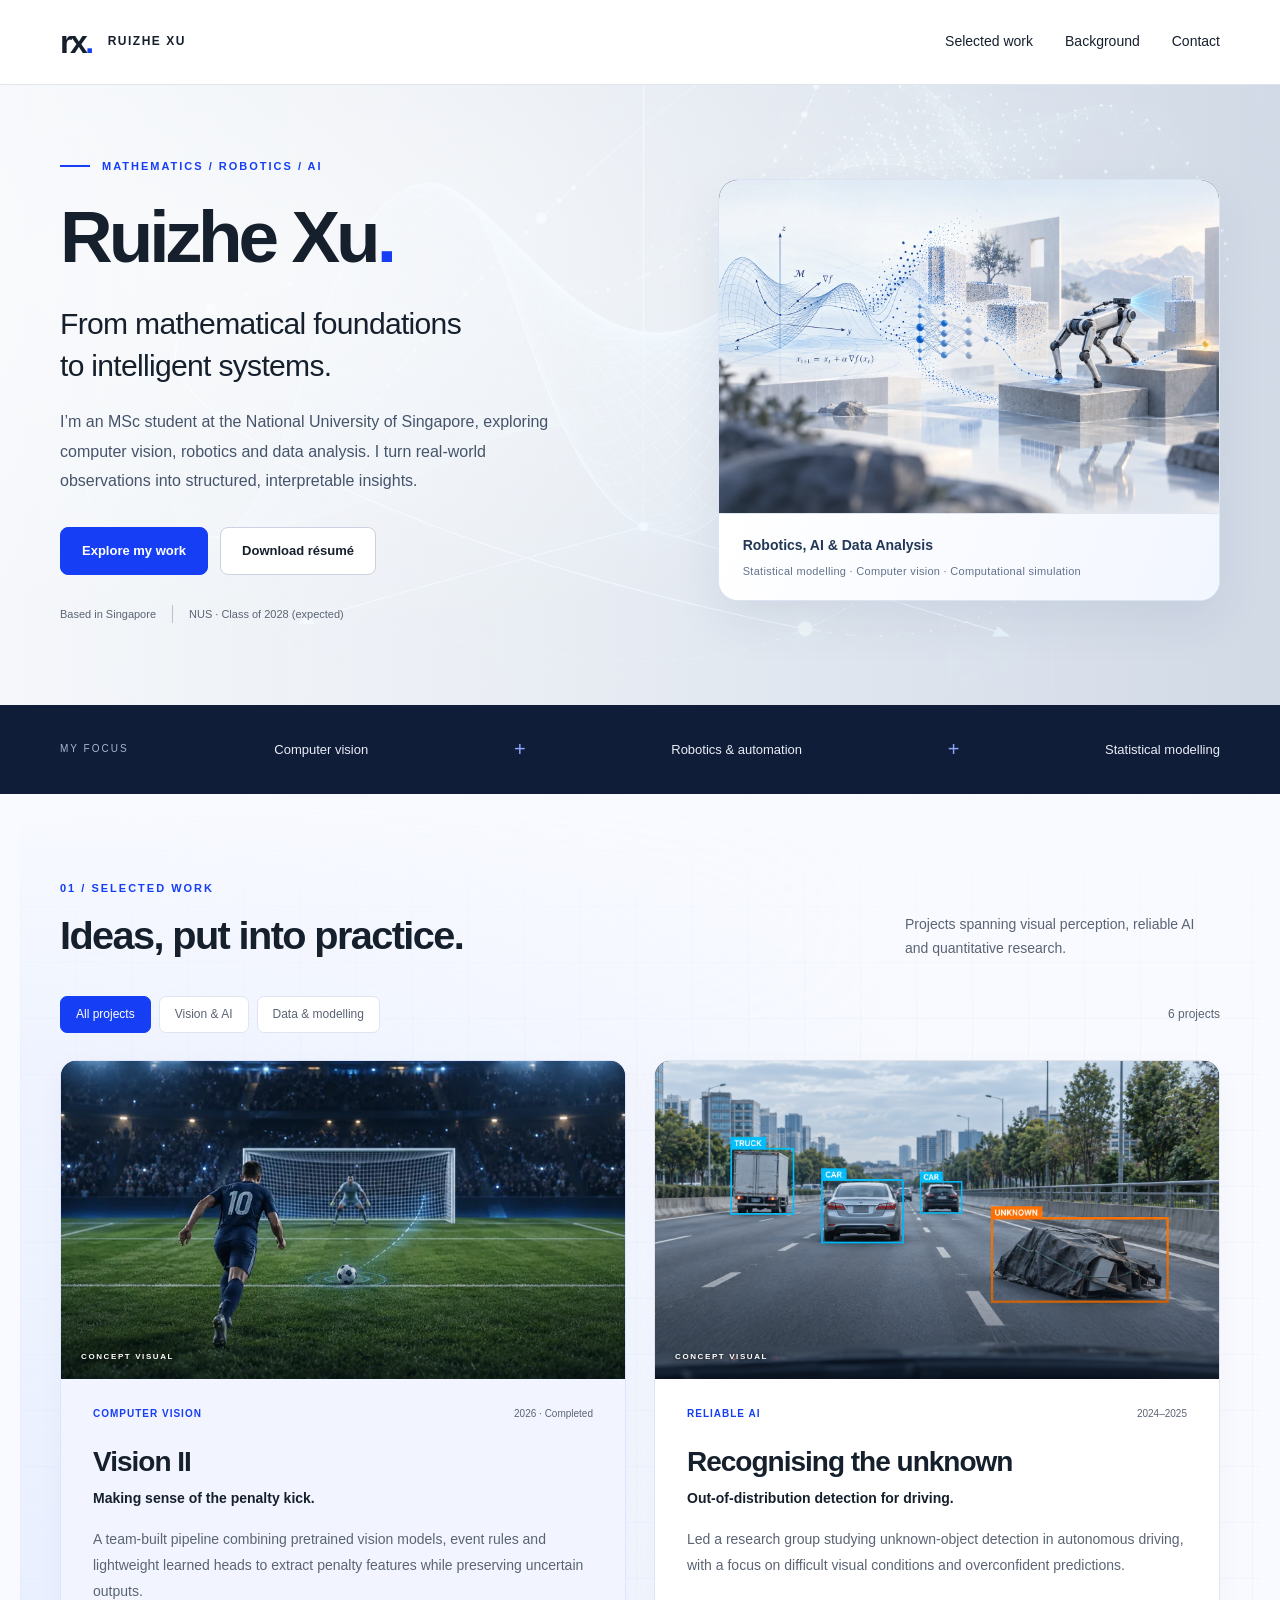
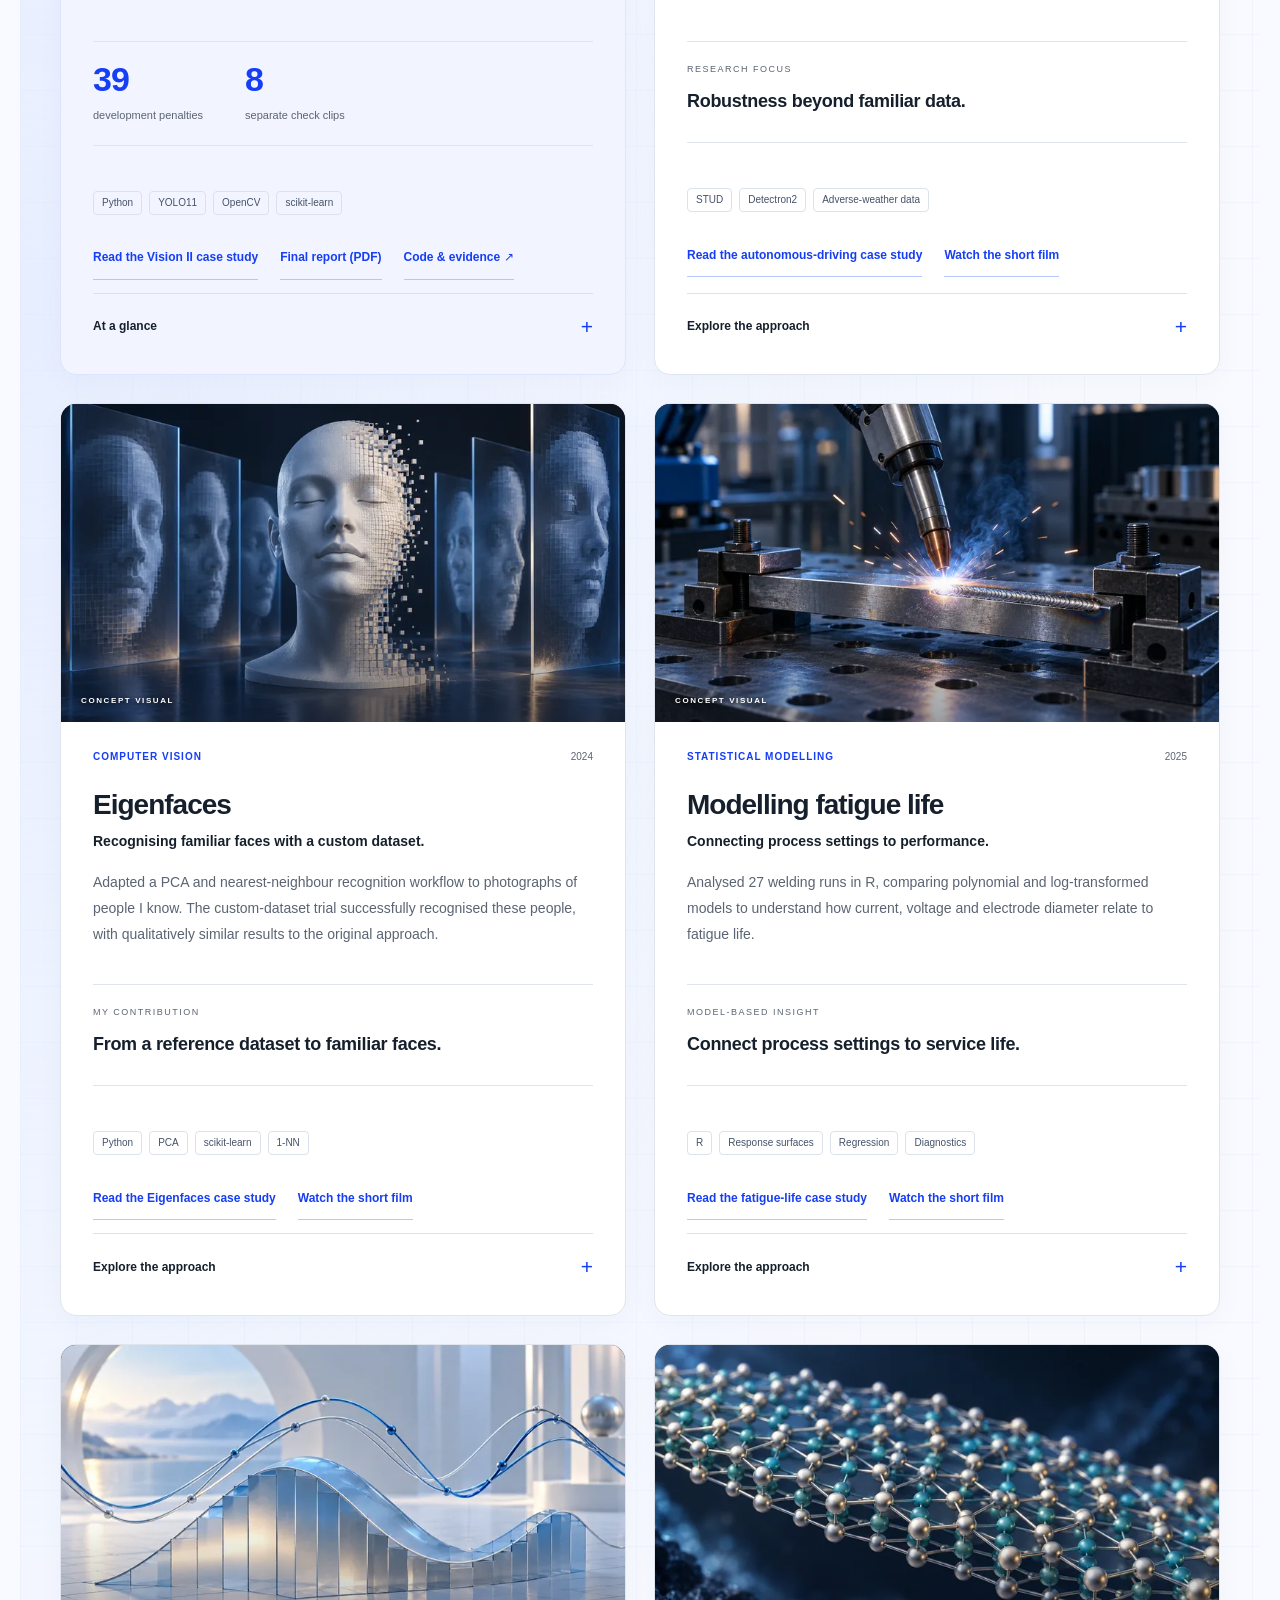
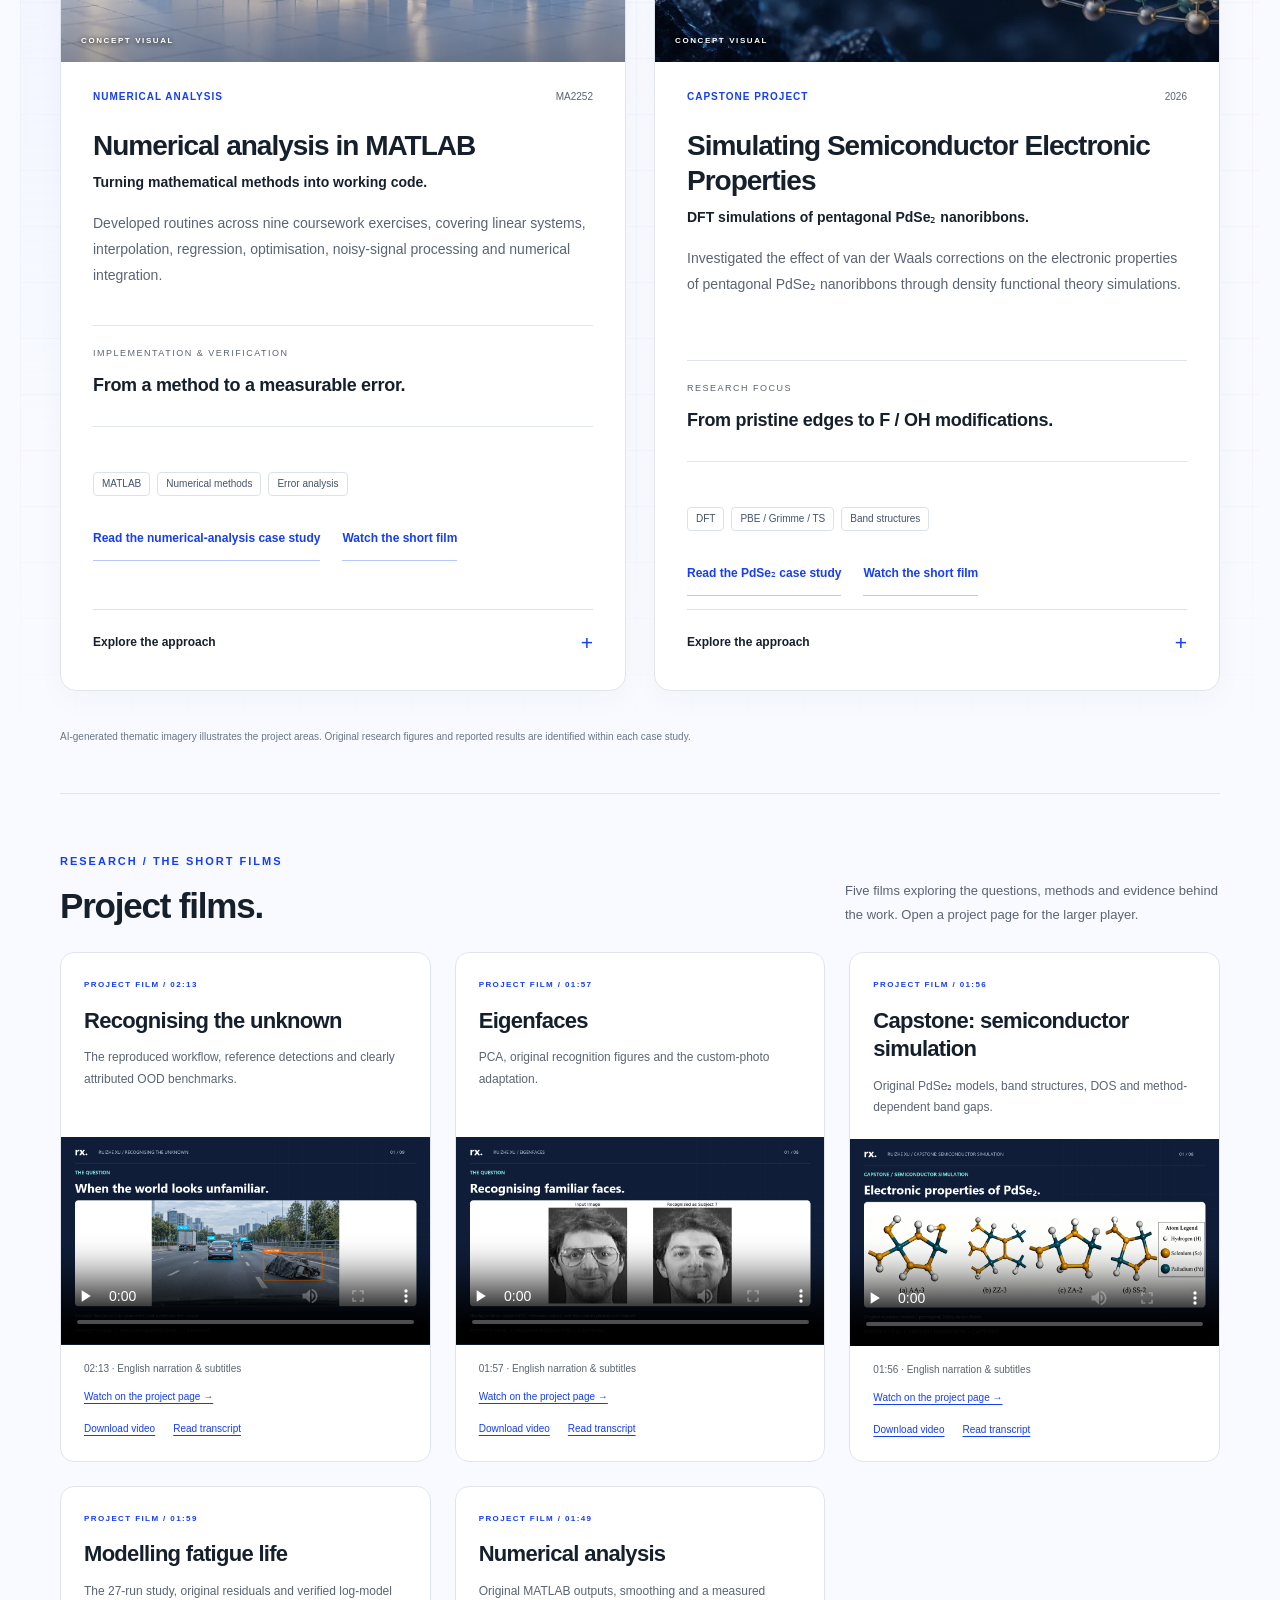
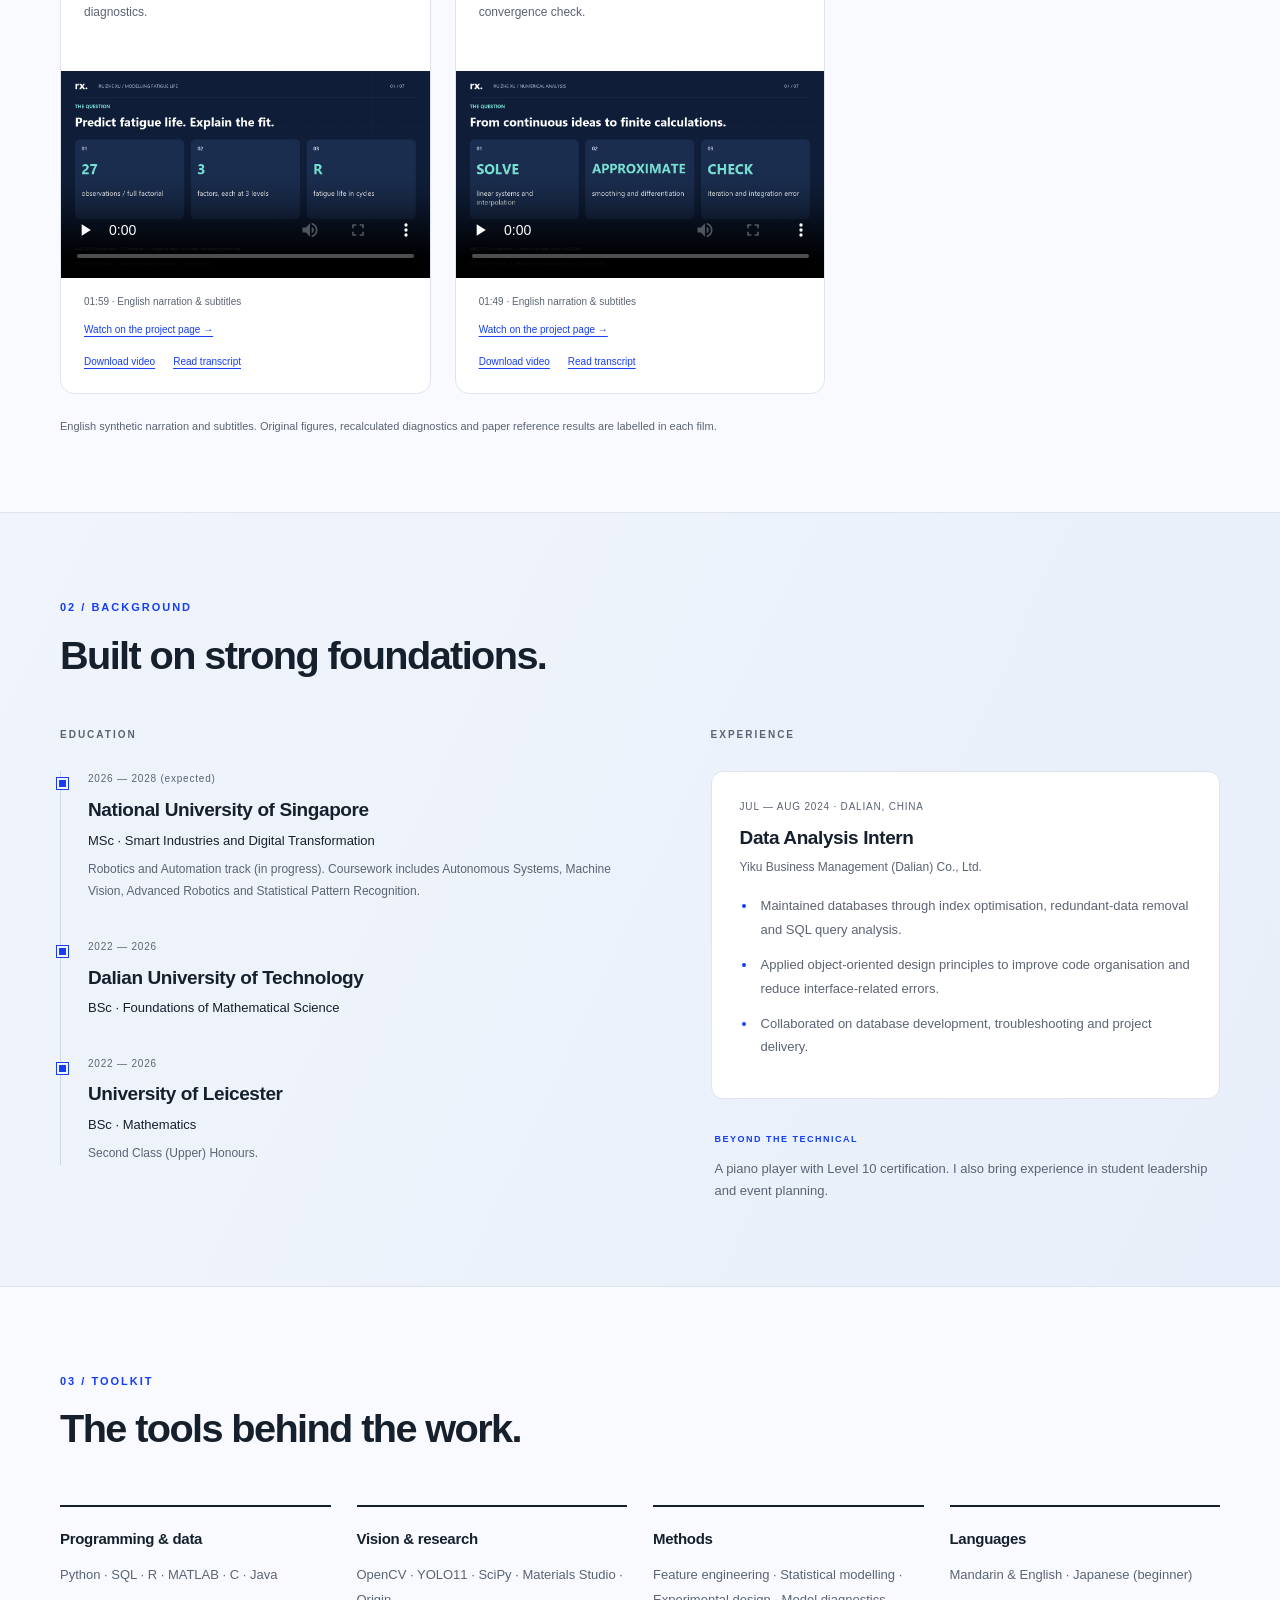
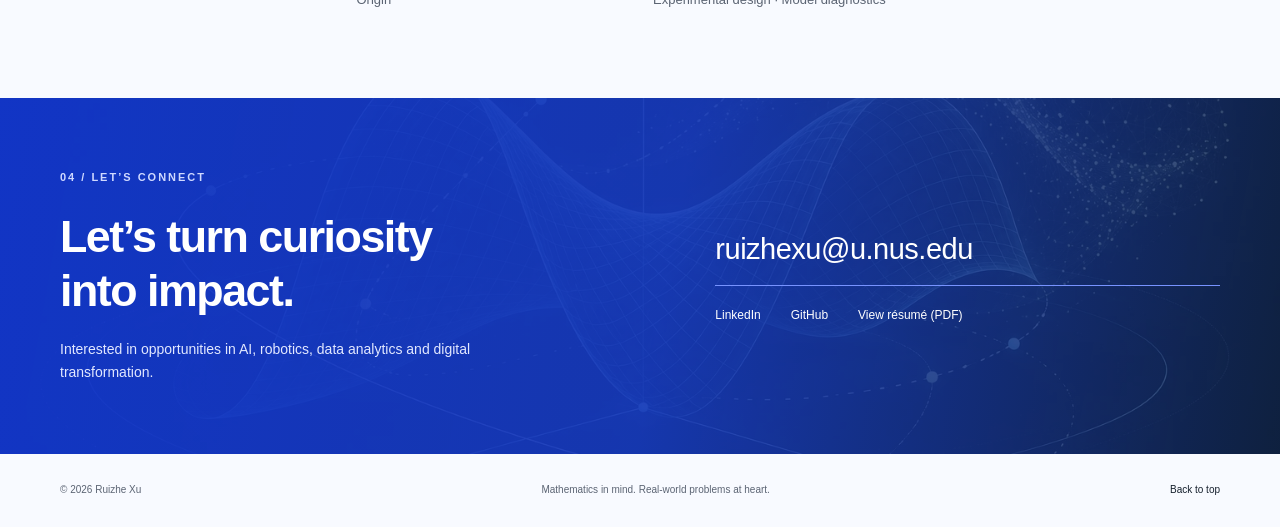
==== commit d3a9525f: "Publish the selected report and matching portfolio evidence" ====
--- a/index.html
+++ b/index.html
@@ -56,7 +56,7 @@
           <p>A team-built pipeline combining pretrained vision models, event rules and lightweight learned heads to extract penalty features while preserving uncertain outputs.</p>
           <div class="project-stats"><div><strong>39</strong><span>development penalties</span></div><div><strong>8</strong><span>separate check clips</span></div></div>
           <div class="tags"><span>Python</span><span>YOLO11</span><span>OpenCV</span><span>scikit-learn</span></div>
-          <div class="project-actions"><a class="case-link" href="vision-ii.html">Read the Vision II case study</a><a class="case-link" href="vision-ii-final-report-2026-10-30.pdf">Final report (PDF)</a><a class="case-link" href="https://github.com/RX422040/vision-ii-penalty-analysis" target="_blank" rel="noopener noreferrer">Code &amp; evidence ↗</a></div>
+          <div class="project-actions"><a class="case-link" href="vision-ii.html">Read the Vision II case study</a><a class="case-link" href="vision-ii-final-report-2026-10-30.pdf?v=fadd945c94cf">Final report (PDF)</a><a class="case-link" href="https://github.com/RX422040/vision-ii-penalty-analysis" target="_blank" rel="noopener noreferrer">Code &amp; evidence ↗</a></div>
           <details><summary>At a glance</summary><div class="detail-body"><p>The learned kicking-foot head improved development macro-F1 from 0.50 to 0.72 under leave-one-match-out evaluation. The landing head matched 125 of 156 human landings in 27 comparable windows, with count MAE 0.89.</p><p>These are single-reviewer development comparisons. In the separate eight-clip 2022 check, every run completed but strict kicking-foot agreement was 3 of 8; outcome and height remained unknown.</p><p>The final report records improvements, unsuccessful methods and unresolved camera-angle timings. Execution, coverage and accuracy are reported separately.</p><p class="role">Team member · NUS IND5003 Group 19 · Final report, October 2026</p></div></details>
         </article>
         <article class="project" data-category="vision">
